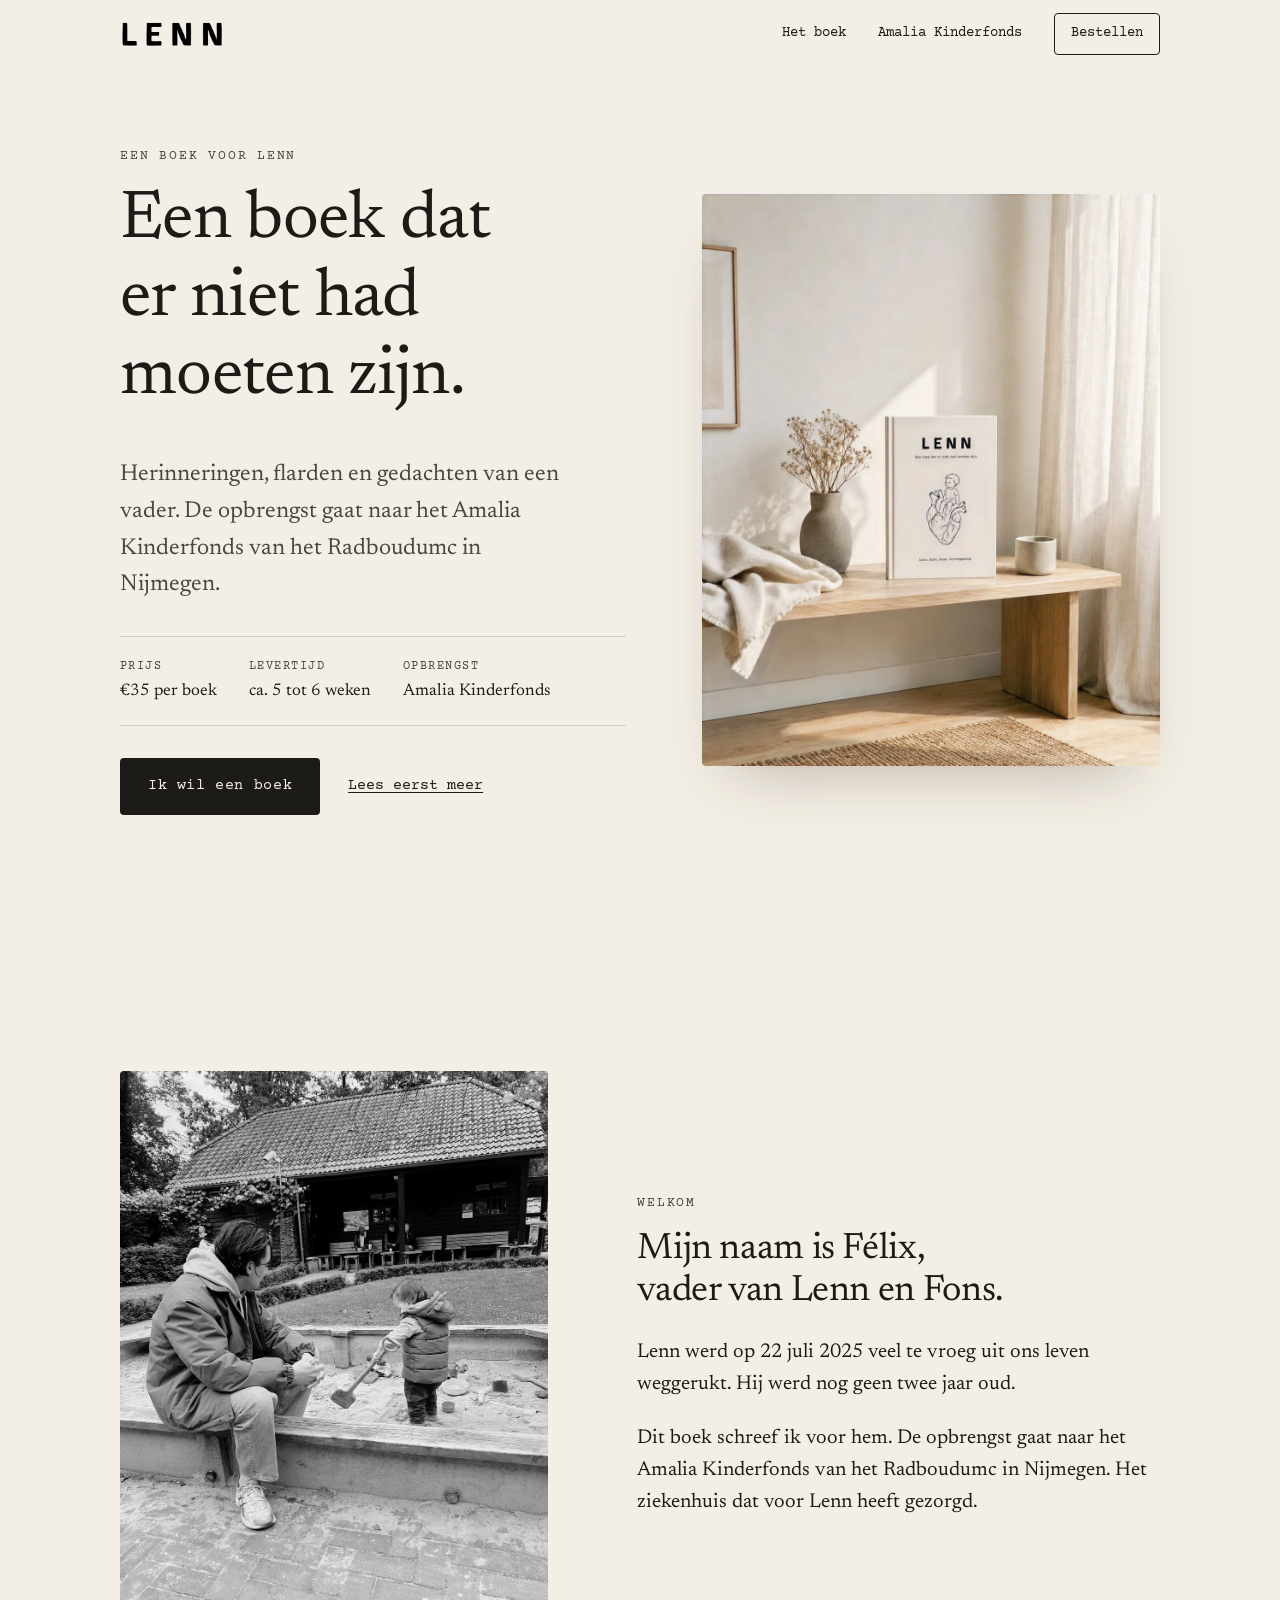
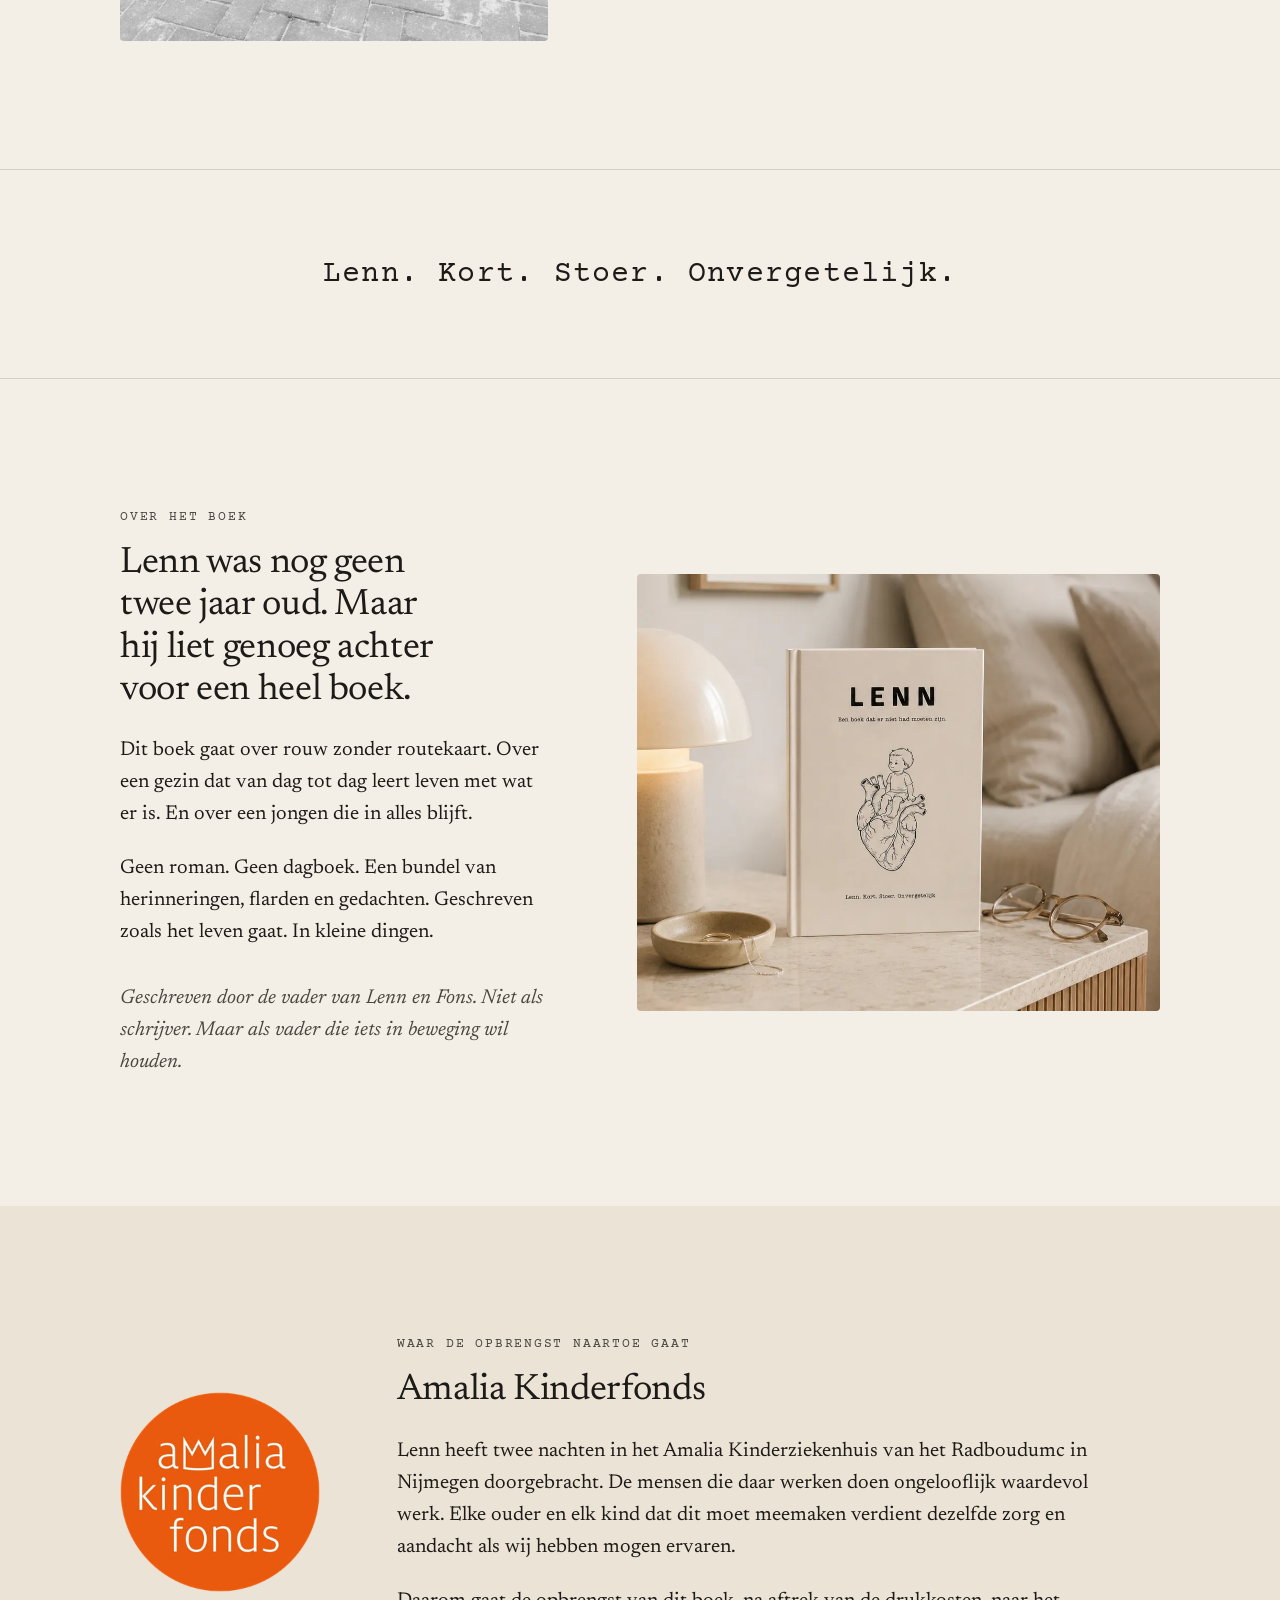
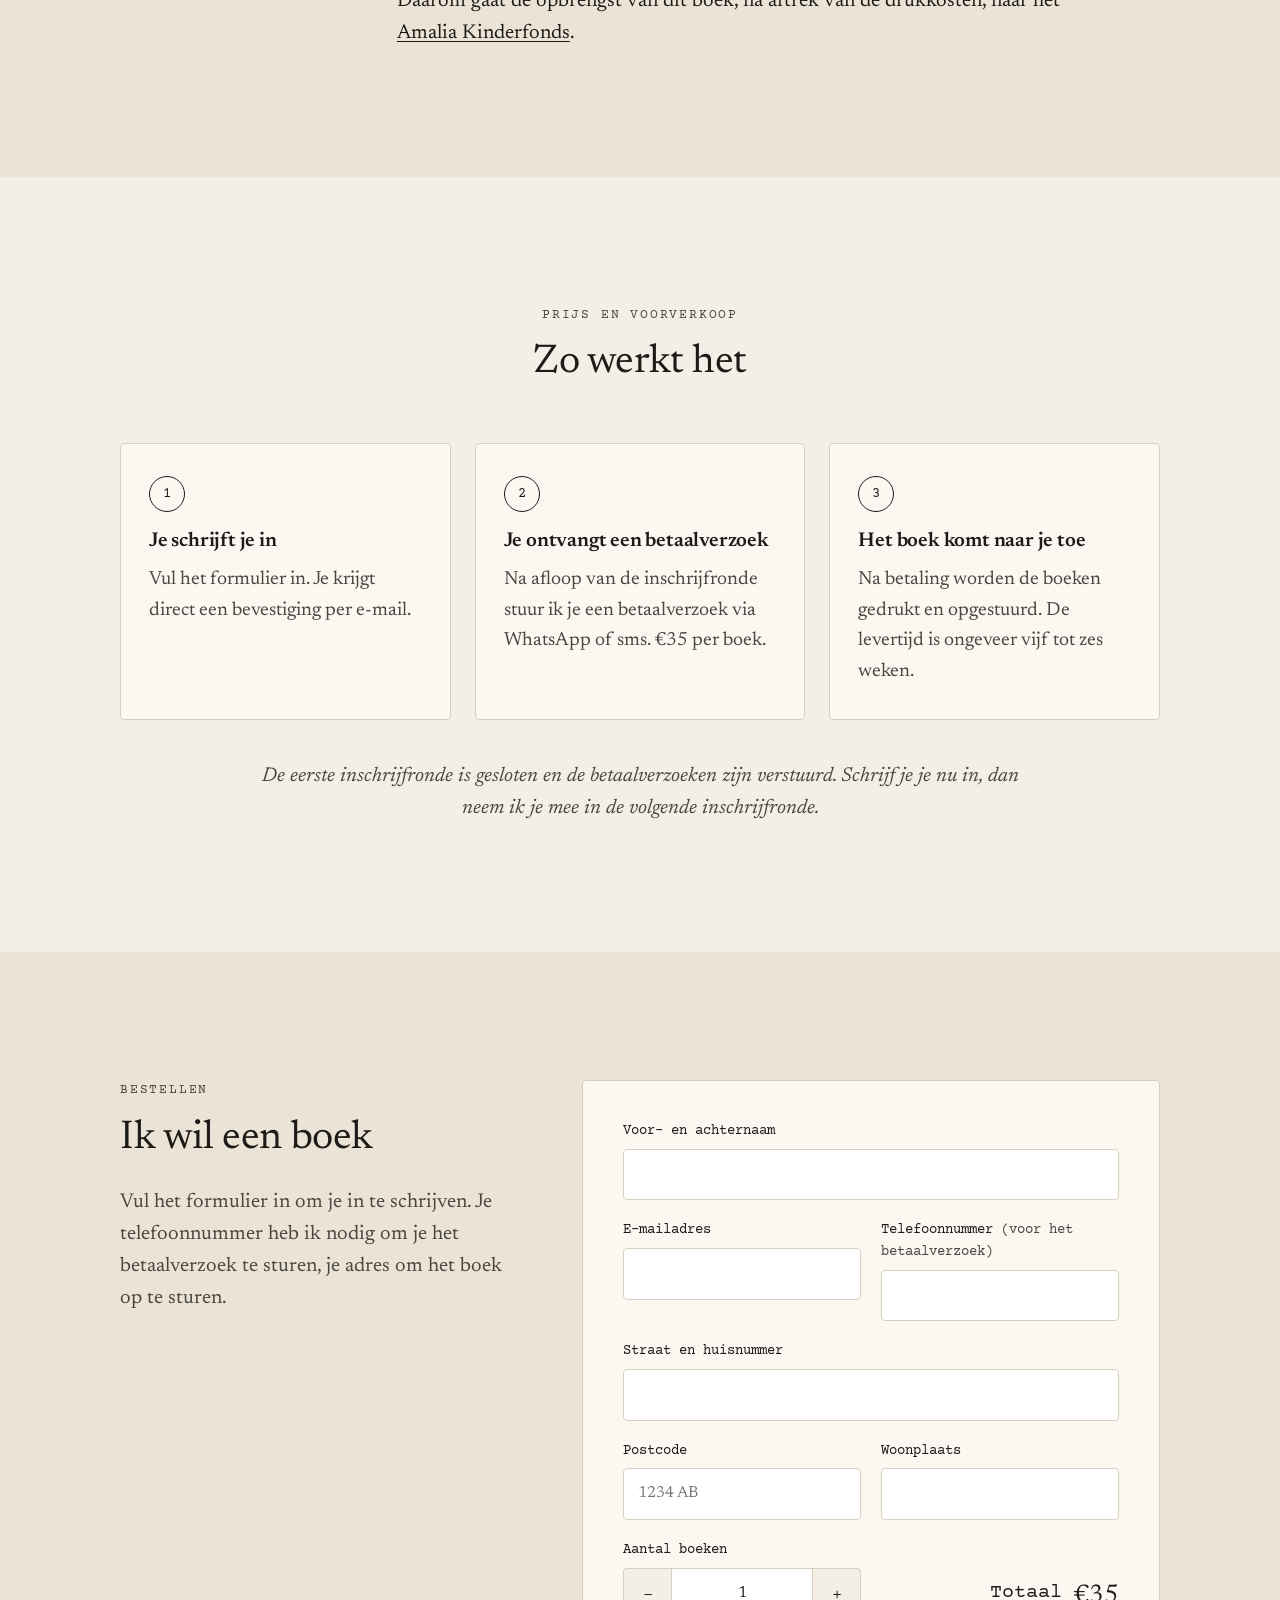
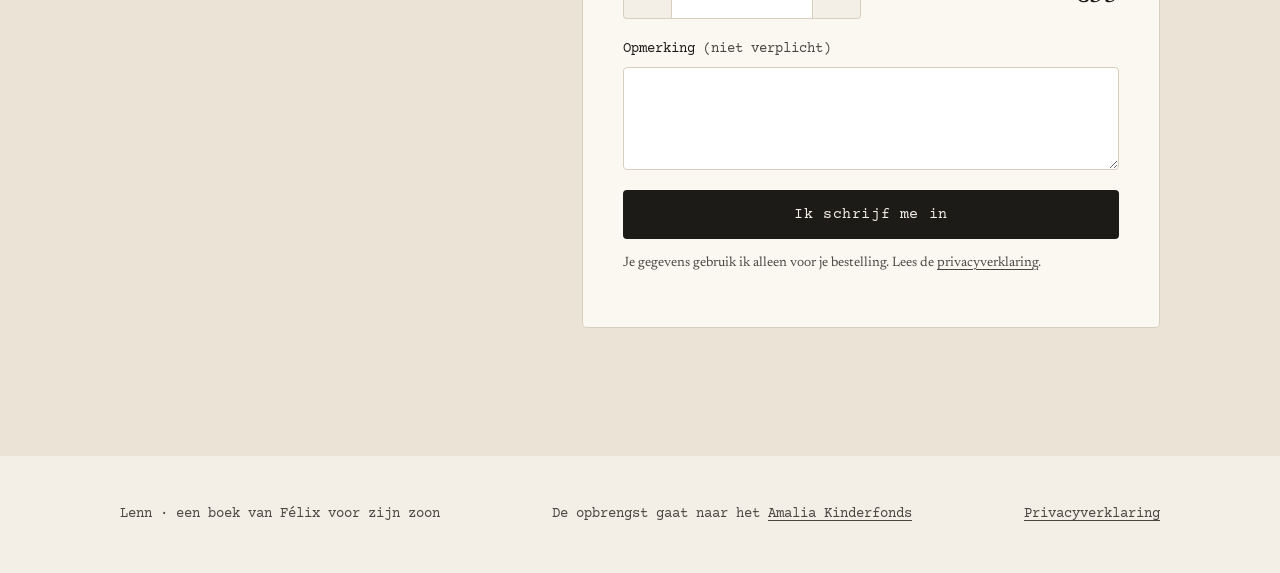
==== index.html @ d9b27266 "Nieuwe website voor lennhetboek.nl Statische site ter vervanging van Wix, met inschrijfformulier gek" ====
<!doctype html>
<html lang="nl">
<head>
  <meta charset="utf-8">
  <meta name="viewport" content="width=device-width, initial-scale=1">
  <title>Lenn — een boek dat er niet had moeten zijn</title>
  <meta name="description" content="Een boek van Félix voor zijn zoon Lenn. €35 per exemplaar, de opbrengst gaat naar het Amalia Kinderfonds van het Radboudumc in Nijmegen.">
  <link rel="canonical" href="https://www.lennhetboek.nl/">

  <meta property="og:type" content="website">
  <meta property="og:url" content="https://www.lennhetboek.nl/">
  <meta property="og:title" content="Lenn — een boek dat er niet had moeten zijn">
  <meta property="og:description" content="Bestel het boek 'Lenn' voor €35. De opbrengst gaat naar het Amalia Kinderfonds.">
  <meta property="og:image" content="https://www.lennhetboek.nl/img/og-image.jpg">
  <meta name="twitter:card" content="summary_large_image">

  <link rel="icon" href="favicon.svg" type="image/svg+xml">
  <link rel="preload" href="fonts/newsreader-latin-400-normal.woff2" as="font" type="font/woff2" crossorigin>
  <link rel="preload" href="fonts/courier-prime-latin-400-normal.woff2" as="font" type="font/woff2" crossorigin>
  <link rel="stylesheet" href="style.css">
</head>
<body>
  <a class="skip" href="#bestellen">Direct naar het inschrijfformulier</a>

  <header class="site-header">
    <div class="wrap header-inner">
      <a href="#top" class="logo" aria-label="Lenn, naar boven">
        <img src="img/logo.png" alt="LENN" width="600" height="160">
      </a>
      <nav aria-label="Hoofdmenu">
        <a href="#het-boek">Het boek</a>
        <a href="#amalia">Amalia Kinderfonds</a>
        <a href="#bestellen" class="nav-cta">Bestellen</a>
      </nav>
    </div>
  </header>

  <main id="top">
    <!-- Intro -->
    <section class="hero">
      <div class="wrap hero-grid">
        <div class="hero-text">
          <p class="label">Een boek voor Lenn</p>
          <h1>Een boek dat er niet had moeten zijn.</h1>
          <p class="lead">Herinneringen, flarden en gedachten van een vader. De opbrengst gaat naar het Amalia Kinderfonds van het Radboudumc in Nijmegen.</p>
          <dl class="facts">
            <div><dt>Prijs</dt><dd>€35 per boek</dd></div>
            <div><dt>Levertijd</dt><dd>ca. 5 tot 6 weken</dd></div>
            <div><dt>Opbrengst</dt><dd>Amalia Kinderfonds</dd></div>
          </dl>
          <div class="actions">
            <a href="#bestellen" class="btn">Ik wil een boek</a>
            <a href="#welkom" class="link">Lees eerst meer</a>
          </div>
        </div>
        <figure class="hero-image">
          <picture>
            <source srcset="img/boek-bank.webp" type="image/webp">
            <img src="img/boek-bank.jpg" alt="Het boek Lenn staat op een houten bank naast een vaas met droogbloemen" width="1000" height="1250" fetchpriority="high">
          </picture>
        </figure>
      </div>
    </section>

    <!-- Welkom -->
    <section id="welkom" class="section">
      <div class="wrap split">
        <figure class="photo">
          <picture>
            <source srcset="img/felix-en-lenn.webp" type="image/webp">
            <img src="img/felix-en-lenn.jpg" alt="Félix en Lenn spelen samen in de zandbak" width="1000" height="1333" loading="lazy">
          </picture>
        </figure>
        <div class="prose">
          <p class="label">Welkom</p>
          <h2>Mijn naam is Félix, vader van Lenn en Fons.</h2>
          <p>Lenn werd op 22 juli 2025 veel te vroeg uit ons leven weggerukt. Hij werd nog geen twee jaar oud.</p>
          <p>Dit boek schreef ik voor hem. De opbrengst gaat naar het Amalia Kinderfonds van het Radboudumc in Nijmegen. Het ziekenhuis dat voor Lenn heeft gezorgd.</p>
        </div>
      </div>
    </section>

    <section class="motto" aria-label="Ondertitel van het boek">
      <p>Lenn. Kort. Stoer. Onvergetelijk.</p>
    </section>

    <!-- Over het boek -->
    <section id="het-boek" class="section">
      <div class="wrap split split-reverse">
        <figure class="photo">
          <picture>
            <source srcset="img/boek-kast.webp" type="image/webp">
            <img src="img/boek-kast.jpg" alt="Het boek Lenn op een nachtkastje naast een lamp en een leesbril" width="1000" height="836" loading="lazy">
          </picture>
        </figure>
        <div class="prose">
          <p class="label">Over het boek</p>
          <h2>Lenn was nog geen twee jaar oud. Maar hij liet genoeg achter voor een heel boek.</h2>
          <p>Dit boek gaat over rouw zonder routekaart. Over een gezin dat van dag tot dag leert leven met wat er is. En over een jongen die in alles blijft.</p>
          <p>Geen roman. Geen dagboek. Een bundel van herinneringen, flarden en gedachten. Geschreven zoals het leven gaat. In kleine dingen.</p>
          <p class="signature">Geschreven door de vader van Lenn en Fons. Niet als schrijver. Maar als vader die iets in beweging wil houden.</p>
        </div>
      </div>
    </section>

    <!-- Amalia Kinderfonds -->
    <section id="amalia" class="section section-tint">
      <div class="wrap amalia">
        <img src="img/amalia-kinderfonds.png" alt="Logo Amalia Kinderfonds" width="300" height="300" loading="lazy" class="amalia-logo">
        <div class="prose">
          <p class="label">Waar de opbrengst naartoe gaat</p>
          <h2>Amalia Kinderfonds</h2>
          <p>Lenn heeft twee nachten in het Amalia Kinderziekenhuis van het Radboudumc in Nijmegen doorgebracht. De mensen die daar werken doen ongelooflijk waardevol werk. Elke ouder en elk kind dat dit moet meemaken verdient dezelfde zorg en aandacht als wij hebben mogen ervaren.</p>
          <p>Daarom gaat de opbrengst van dit boek, na aftrek van de drukkosten, naar het <a href="https://amaliakinderfonds.nl/" target="_blank" rel="noopener">Amalia Kinderfonds</a>.</p>
        </div>
      </div>
    </section>

    <!-- Hoe het werkt -->
    <section class="section">
      <div class="wrap">
        <p class="label center">Prijs en voorverkoop</p>
        <h2 class="center">Zo werkt het</h2>
        <ol class="steps">
          <li>
            <span class="step-nr">1</span>
            <h3>Je schrijft je in</h3>
            <p>Vul het formulier in. Je krijgt direct een bevestiging per e-mail.</p>
          </li>
          <li>
            <span class="step-nr">2</span>
            <h3>Je ontvangt een betaalverzoek</h3>
            <p>Na afloop van de inschrijfronde stuur ik je een betaalverzoek via WhatsApp of sms. €35 per boek.</p>
          </li>
          <li>
            <span class="step-nr">3</span>
            <h3>Het boek komt naar je toe</h3>
            <p>Na betaling worden de boeken gedrukt en opgestuurd. De levertijd is ongeveer vijf tot zes weken.</p>
          </li>
        </ol>
        <p class="notice">De eerste inschrijfronde is gesloten en de betaalverzoeken zijn verstuurd. Schrijf je je nu in, dan neem ik je mee in de volgende inschrijfronde.</p>
      </div>
    </section>

    <!-- Formulier -->
    <section id="bestellen" class="section section-tint">
      <div class="wrap form-wrap">
        <div class="form-intro">
          <p class="label">Bestellen</p>
          <h2>Ik wil een boek</h2>
          <p>Vul het formulier in om je in te schrijven. Je telefoonnummer heb ik nodig om je het betaalverzoek te sturen, je adres om het boek op te sturen.</p>
        </div>

        <form id="inschrijving" class="form" novalidate>
          <div class="field full">
            <label for="naam">Voor- en achternaam</label>
            <input id="naam" name="naam" type="text" autocomplete="name" required>
          </div>
          <div class="field">
            <label for="email">E-mailadres</label>
            <input id="email" name="email" type="email" autocomplete="email" required>
          </div>
          <div class="field">
            <label for="telefoon">Telefoonnummer <span class="hint">(voor het betaalverzoek)</span></label>
            <input id="telefoon" name="telefoon" type="tel" autocomplete="tel" inputmode="tel" required pattern="[0-9+\s\-()]{10,}">
          </div>
          <div class="field full">
            <label for="straat">Straat en huisnummer</label>
            <input id="straat" name="straat" type="text" autocomplete="street-address" required>
          </div>
          <div class="field">
            <label for="postcode">Postcode</label>
            <input id="postcode" name="postcode" type="text" autocomplete="postal-code" required pattern="\s*[1-9][0-9]{3}\s?[A-Za-z]{2}\s*" placeholder="1234 AB">
          </div>
          <div class="field">
            <label for="woonplaats">Woonplaats</label>
            <input id="woonplaats" name="woonplaats" type="text" autocomplete="address-level2" required>
          </div>
          <div class="field">
            <label for="aantal">Aantal boeken</label>
            <div class="qty">
              <button type="button" data-step="-1" aria-label="Eén minder">−</button>
              <input id="aantal" name="aantal" type="number" min="1" max="50" value="1" required inputmode="numeric">
              <button type="button" data-step="1" aria-label="Eén meer">+</button>
            </div>
          </div>
          <div class="field total" aria-live="polite">
            <span>Totaal</span>
            <strong id="totaal">€35</strong>
          </div>
          <div class="field full">
            <label for="opmerking">Opmerking <span class="hint">(niet verplicht)</span></label>
            <textarea id="opmerking" name="opmerking" rows="3"></textarea>
          </div>

          <!-- Spamval: echte bezoekers zien en vullen dit veld niet -->
          <div class="hp" aria-hidden="true">
            <label for="website">Laat dit veld leeg</label>
            <input id="website" name="website" type="text" tabindex="-1" autocomplete="off">
          </div>

          <div class="full">
            <button type="submit" class="btn btn-block">Ik schrijf me in</button>
            <p class="small">Je gegevens gebruik ik alleen voor je bestelling. Lees de <a href="privacy.html">privacyverklaring</a>.</p>
            <p id="form-status" class="form-status" role="status" aria-live="polite"></p>
          </div>
        </form>

        <div id="bedankt" class="thanks" hidden tabindex="-1">
          <h3>Dank je wel, je inschrijving is gelukt.</h3>
          <p>Je ontvangt een bevestiging per e-mail. Kijk ook even in je spam- of reclamemap als je niets ziet. Na afloop van de inschrijfronde krijg je een betaalverzoek via WhatsApp of sms.</p>
        </div>
      </div>
    </section>
  </main>

  <footer class="site-footer">
    <div class="wrap footer-inner">
      <p>Lenn · een boek van Félix voor zijn zoon</p>
      <p>De opbrengst gaat naar het <a href="https://amaliakinderfonds.nl/" target="_blank" rel="noopener">Amalia Kinderfonds</a></p>
      <p><a href="privacy.html">Privacyverklaring</a></p>
    </div>
  </footer>

  <script src="config.js"></script>
  <script src="form.js"></script>
</body>
</html>
---- style.css ----
/* Lettertypes: lokaal gehost, dus geen verbinding met Google nodig (AVG) */
@font-face { font-family: "Newsreader"; src: url("fonts/newsreader-latin-400-normal.woff2") format("woff2"); font-weight: 400; font-style: normal; font-display: swap; }
@font-face { font-family: "Newsreader"; src: url("fonts/newsreader-latin-400-italic.woff2") format("woff2"); font-weight: 400; font-style: italic; font-display: swap; }
@font-face { font-family: "Newsreader"; src: url("fonts/newsreader-latin-600-normal.woff2") format("woff2"); font-weight: 600; font-style: normal; font-display: swap; }
@font-face { font-family: "Courier Prime"; src: url("fonts/courier-prime-latin-400-normal.woff2") format("woff2"); font-weight: 400; font-display: swap; }
@font-face { font-family: "Courier Prime"; src: url("fonts/courier-prime-latin-700-normal.woff2") format("woff2"); font-weight: 700; font-display: swap; }

/* Kleuren en maten, afgeleid van de cover van het boek */
:root {
  --paper: #f4efe6;
  --paper-deep: #ebe3d5;
  --card: #fbf8f2;
  --ink: #1d1b18;
  --ink-soft: #4a4640;
  --line: #d9cfbe;
  --accent: #3f6b60;
  --accent-ink: #2e5148;
  --error: #a3341f;

  --serif: "Newsreader", Georgia, "Times New Roman", serif;
  --mono: "Courier Prime", "Courier New", monospace;

  --wrap: 1120px;
  --gutter: clamp(16px, 4vw, 40px);
  --section: clamp(64px, 10vw, 128px);
  --radius: 4px;
}

*, *::before, *::after { box-sizing: border-box; }
html { scroll-behavior: smooth; scroll-padding-top: 80px; }
@media (prefers-reduced-motion: reduce) { html { scroll-behavior: auto; } }

body {
  margin: 0;
  background: var(--paper);
  color: var(--ink);
  font-family: var(--serif);
  font-size: clamp(18px, 1.1vw + 13px, 20px);
  line-height: 1.6;
  -webkit-font-smoothing: antialiased;
  text-rendering: optimizeLegibility;
}

img { display: block; max-width: 100%; height: auto; }
a { color: inherit; text-decoration-thickness: 1px; text-underline-offset: 3px; }
a:hover { color: var(--accent); }
:focus-visible { outline: 2px solid var(--accent); outline-offset: 3px; }

.wrap { max-width: var(--wrap); margin: 0 auto; padding: 0 var(--gutter); }

.skip { position: absolute; left: -9999px; top: 0; background: var(--ink); color: var(--paper); padding: 8px 14px; z-index: 100; }
.skip:focus { left: 8px; top: 8px; }

/* Typografie */
h1, h2, h3 { font-weight: 400; line-height: 1.15; letter-spacing: -0.01em; margin: 0 0 0.6em; text-wrap: balance; }
h1 { font-size: clamp(2.4rem, 5vw + 0.5rem, 4.25rem); }
h2 { font-size: clamp(1.75rem, 2.4vw + 0.6rem, 2.6rem); }
h3 { font-size: 1.25rem; font-weight: 600; }
p { margin: 0 0 1.1em; }
.prose p:last-child { margin-bottom: 0; }

.label {
  font-family: var(--mono);
  font-size: 0.8rem;
  letter-spacing: 0.14em;
  text-transform: uppercase;
  color: var(--ink-soft);
  margin-bottom: 1.2em;
}
.center { text-align: center; }
.small { font-size: 0.85rem; color: var(--ink-soft); margin: 14px 0 0; }
.hint { color: var(--ink-soft); font-weight: 400; }

/* Knoppen */
.btn {
  display: inline-block;
  font-family: var(--mono);
  font-size: 0.95rem;
  letter-spacing: 0.04em;
  background: var(--ink);
  color: var(--paper);
  border: 0;
  border-radius: var(--radius);
  padding: 16px 28px;
  text-decoration: none;
  cursor: pointer;
  transition: background 0.2s;
}
.btn:hover { background: var(--accent-ink); color: var(--paper); }
.btn:disabled { opacity: 0.6; cursor: wait; }
.btn-block { width: 100%; }
.link { font-family: var(--mono); font-size: 0.95rem; }

/* Header */
.site-header {
  position: sticky; top: 0; z-index: 10;
  background: color-mix(in srgb, var(--paper) 92%, transparent);
  backdrop-filter: blur(8px);
  border-bottom: 1px solid transparent;
}
.header-inner { display: flex; align-items: center; justify-content: space-between; gap: 16px; height: 68px; }
.logo img { width: 104px; }
.site-header nav { display: flex; align-items: center; gap: clamp(14px, 3vw, 32px); font-family: var(--mono); font-size: 0.9rem; }
.site-header nav a { text-decoration: none; }
.nav-cta { border: 1px solid var(--ink); border-radius: var(--radius); padding: 8px 16px; }
.nav-cta:hover { background: var(--ink); color: var(--paper); }
@media (max-width: 640px) {
  .site-header nav a:not(.nav-cta) { display: none; }
}

/* Intro */
.hero { padding: clamp(32px, 6vw, 80px) 0 var(--section); }
.hero-grid { display: grid; grid-template-columns: 1.05fr 0.95fr; gap: clamp(32px, 6vw, 88px); align-items: center; }
.lead { font-size: 1.15em; color: var(--ink-soft); max-width: 34ch; }
.facts { display: flex; flex-wrap: wrap; gap: 12px 32px; margin: 32px 0; padding: 20px 0; border-top: 1px solid var(--line); border-bottom: 1px solid var(--line); }
.facts dt { font-family: var(--mono); font-size: 0.75rem; letter-spacing: 0.12em; text-transform: uppercase; color: var(--ink-soft); }
.facts dd { margin: 2px 0 0; font-size: 1.05rem; }
.actions { display: flex; flex-wrap: wrap; align-items: center; gap: 16px 28px; }
.hero-image { margin: 0; }
.hero-image img { border-radius: var(--radius); box-shadow: 0 30px 60px -30px rgb(60 45 25 / 0.35); }

/* Secties */
.section { padding: var(--section) 0; }
.section-tint { background: var(--paper-deep); }
.split { display: grid; grid-template-columns: 0.9fr 1.1fr; gap: clamp(32px, 7vw, 104px); align-items: center; }
.split-reverse .photo { order: 2; }
.photo { margin: 0; }
.photo img { border-radius: var(--radius); }
.prose { max-width: 36em; }
.prose h2 { font-size: clamp(1.6rem, 2vw + 0.7rem, 2.3rem); }
.signature { font-style: italic; color: var(--ink-soft); padding-top: 0.6em; }

.motto {
  text-align: center;
  padding: clamp(40px, 7vw, 80px) var(--gutter);
  border-top: 1px solid var(--line);
  border-bottom: 1px solid var(--line);
}
.motto p { margin: 0; font-family: var(--mono); font-size: clamp(1.1rem, 2.2vw + 0.4rem, 1.9rem); letter-spacing: 0.04em; }

.amalia { display: grid; grid-template-columns: auto 1fr; gap: clamp(28px, 6vw, 80px); align-items: center; }
.amalia-logo { width: clamp(120px, 16vw, 200px); }

/* Stappen */
.steps { list-style: none; padding: 0; margin: 56px 0 0; display: grid; grid-template-columns: repeat(3, 1fr); gap: 24px; }
.steps li { background: var(--card); border: 1px solid var(--line); border-radius: var(--radius); padding: 32px 28px; }
.steps p { margin: 0; color: var(--ink-soft); font-size: 0.95em; }
.step-nr { display: inline-grid; place-items: center; width: 36px; height: 36px; border: 1px solid var(--ink); border-radius: 50%; font-family: var(--mono); font-size: 0.9rem; margin-bottom: 18px; }
.notice { max-width: 40em; margin: 40px auto 0; text-align: center; font-style: italic; color: var(--ink-soft); }

/* Formulier */
.form-wrap { display: grid; grid-template-columns: 0.8fr 1.2fr; gap: clamp(32px, 6vw, 88px); align-items: start; }
.form-intro p:not(.label) { color: var(--ink-soft); }
.form { display: grid; grid-template-columns: 1fr 1fr; gap: 20px; background: var(--card); border: 1px solid var(--line); border-radius: var(--radius); padding: clamp(24px, 4vw, 40px); }
.field { display: flex; flex-direction: column; gap: 6px; min-width: 0; }
.full { grid-column: 1 / -1; }
.form label { font-family: var(--mono); font-size: 0.85rem; }
.form input, .form textarea {
  font: inherit; font-size: 1rem; color: var(--ink);
  background: #fff; border: 1px solid var(--line); border-radius: var(--radius);
  padding: 12px 14px; width: 100%;
}
.form input:focus, .form textarea:focus { outline: none; border-color: var(--accent); box-shadow: 0 0 0 3px color-mix(in srgb, var(--accent) 20%, transparent); }
.form .invalid { border-color: var(--error); }
.field-error { color: var(--error); font-size: 0.85rem; font-family: var(--mono); }
.qty { display: flex; }
.qty input { text-align: center; border-radius: 0; -moz-appearance: textfield; }
.qty input::-webkit-outer-spin-button, .qty input::-webkit-inner-spin-button { -webkit-appearance: none; margin: 0; }
.qty button { font: inherit; width: 48px; flex: none; background: var(--paper); border: 1px solid var(--line); color: var(--ink); cursor: pointer; }
.qty button:first-child { border-radius: var(--radius) 0 0 var(--radius); border-right: 0; }
.qty button:last-child { border-radius: 0 var(--radius) var(--radius) 0; border-left: 0; }
.total { justify-content: flex-end; align-items: flex-end; flex-direction: row; gap: 12px; font-family: var(--mono); padding-bottom: 10px; }
.total strong { font-family: var(--serif); font-size: 1.6rem; font-weight: 400; line-height: 1; }
.hp { position: absolute; left: -9999px; width: 1px; height: 1px; overflow: hidden; }
.form-status { margin: 12px 0 0; font-family: var(--mono); font-size: 0.9rem; }
.form-status.error { color: var(--error); }
.thanks { background: var(--card); border: 1px solid var(--accent); border-radius: var(--radius); padding: clamp(24px, 4vw, 40px); }
.thanks:focus { outline: none; }
.thanks p { margin: 0; color: var(--ink-soft); }

/* Footer */
.site-footer { padding: 48px 0; font-family: var(--mono); font-size: 0.85rem; color: var(--ink-soft); }
.footer-inner { display: flex; flex-wrap: wrap; justify-content: space-between; gap: 12px 32px; }
.footer-inner p { margin: 0; }

/* Privacypagina */
.page { padding: clamp(40px, 7vw, 96px) 0 var(--section); }
.page .prose { max-width: 40em; }
.page h2 { font-size: 1.4rem; font-weight: 600; margin-top: 2em; }

/* Smalle schermen */
@media (max-width: 860px) {
  .hero-grid, .split, .form-wrap { grid-template-columns: 1fr; }
  .hero-image { order: -1; max-width: 460px; }
  .split-reverse .photo { order: 0; }
  .photo { max-width: 520px; }
  .steps { grid-template-columns: 1fr; }
  .amalia { grid-template-columns: 1fr; }
}
@media (max-width: 520px) {
  .form { grid-template-columns: 1fr; }
  .total { justify-content: flex-start; }
}
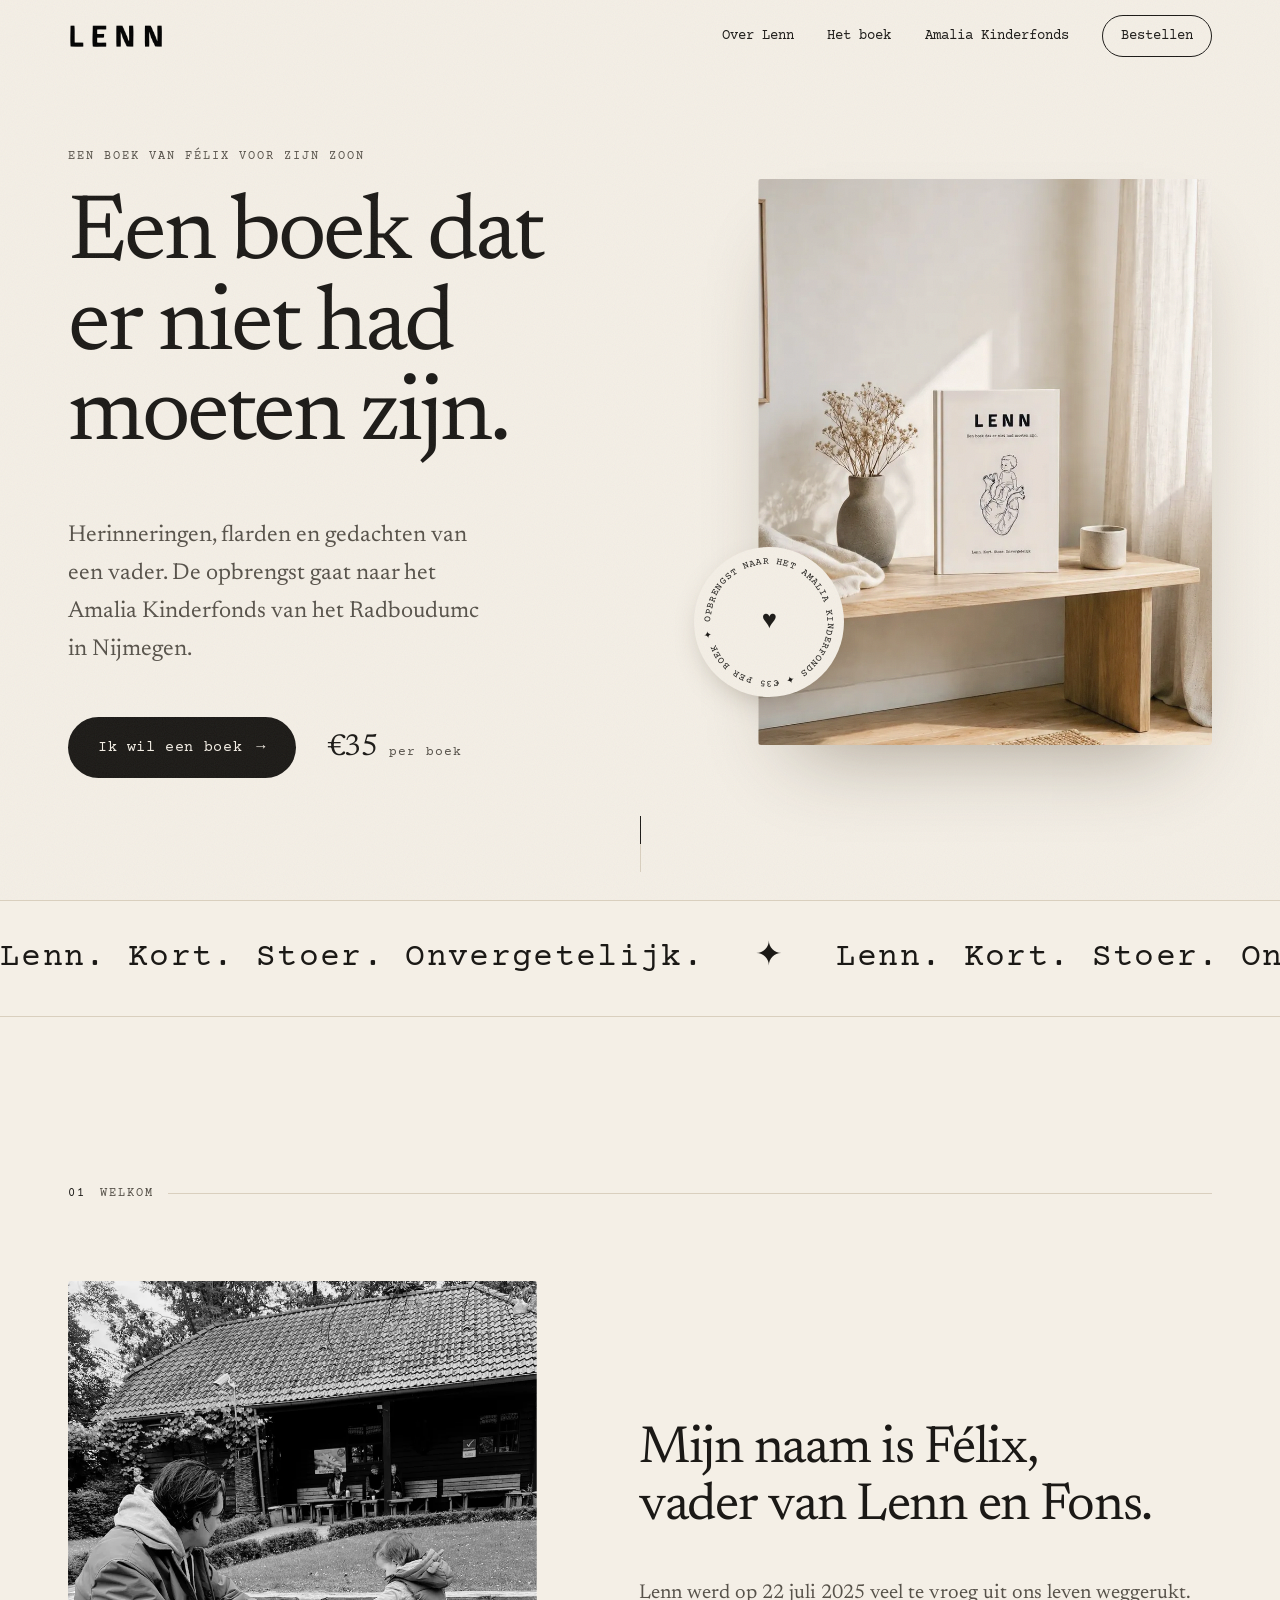
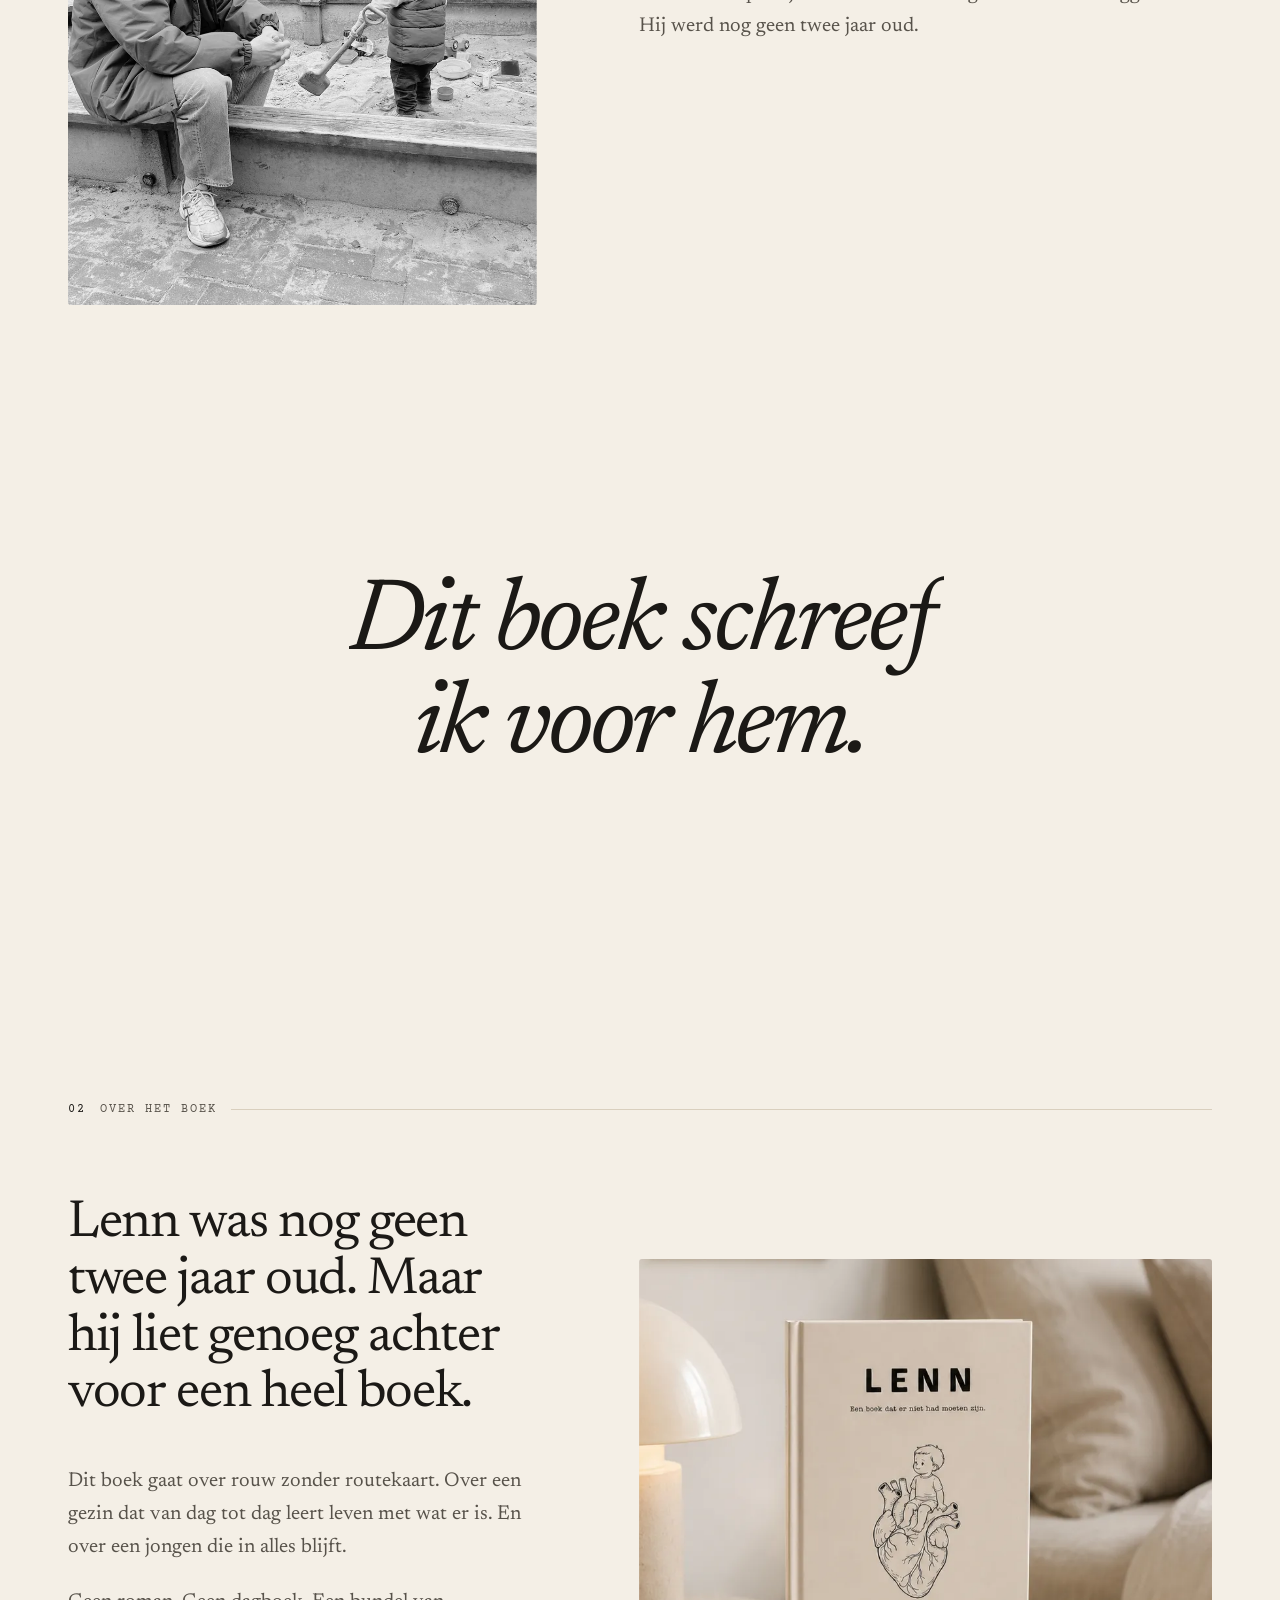
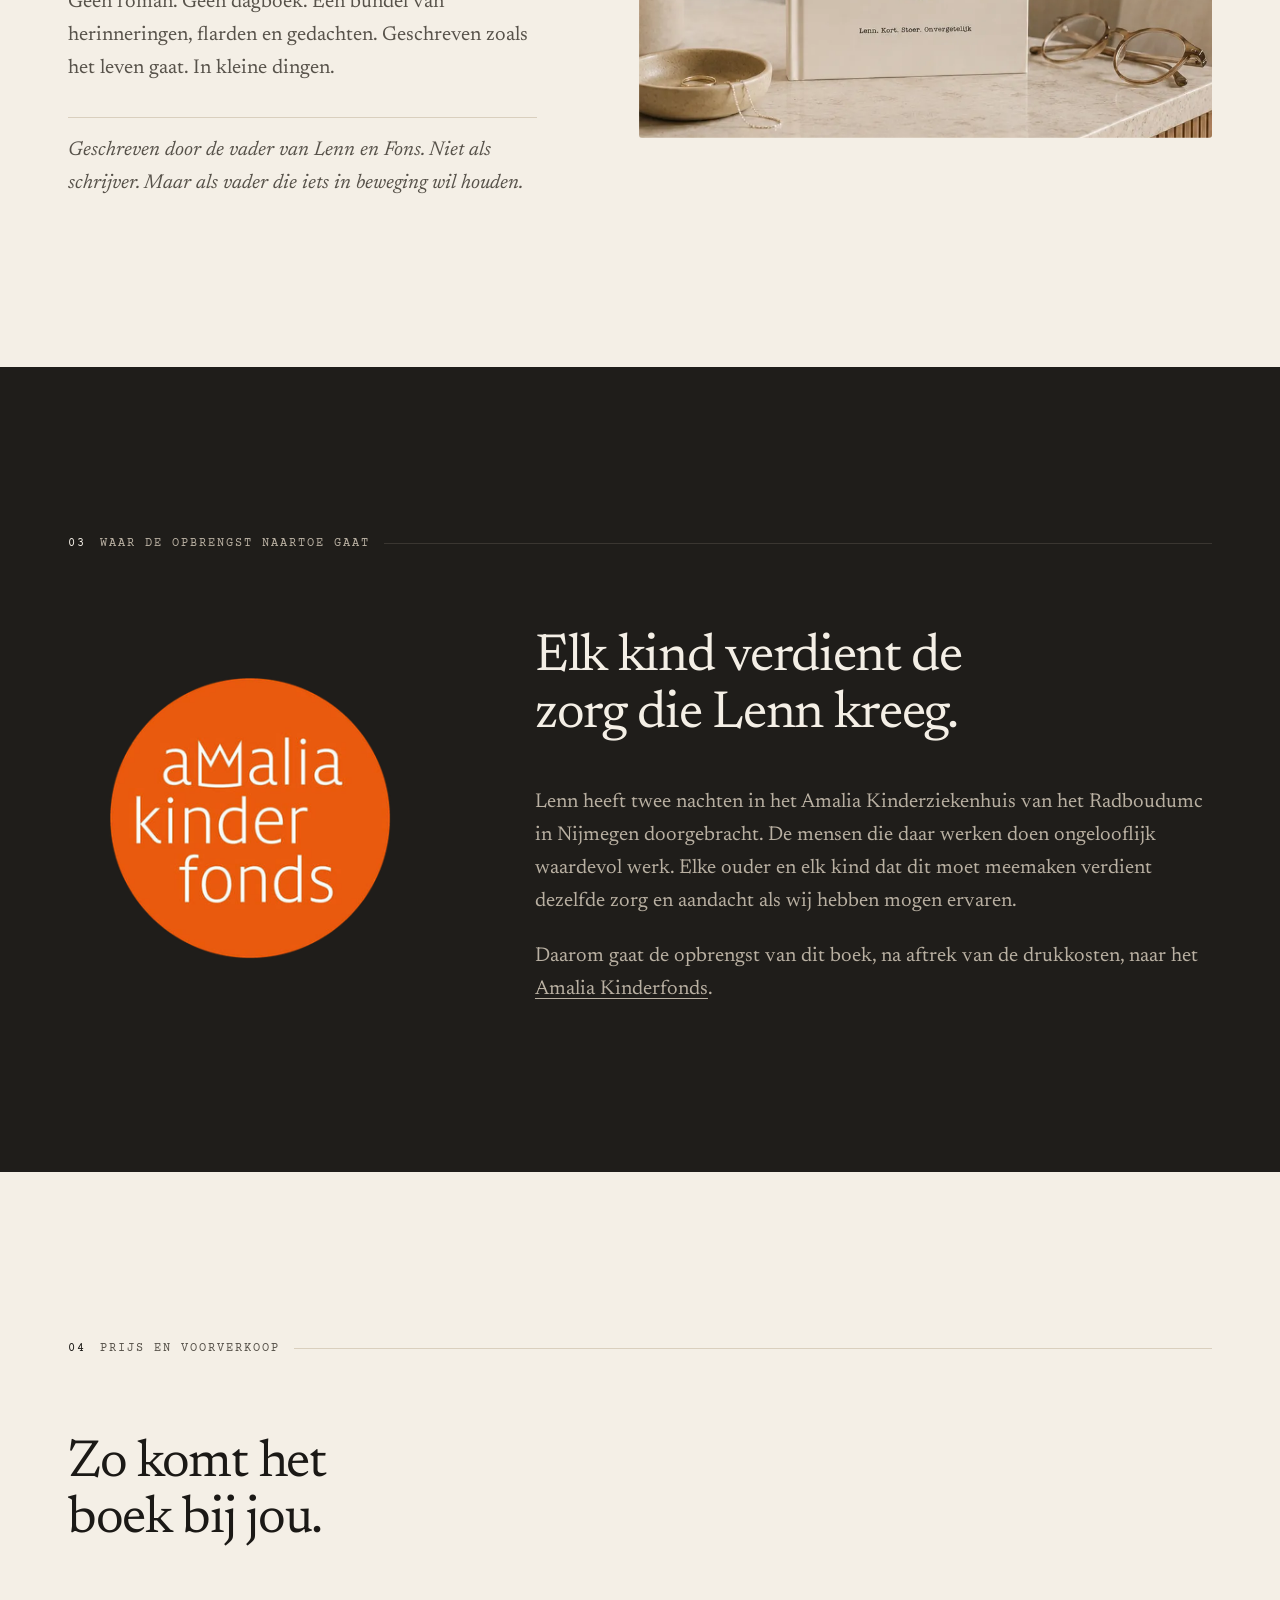
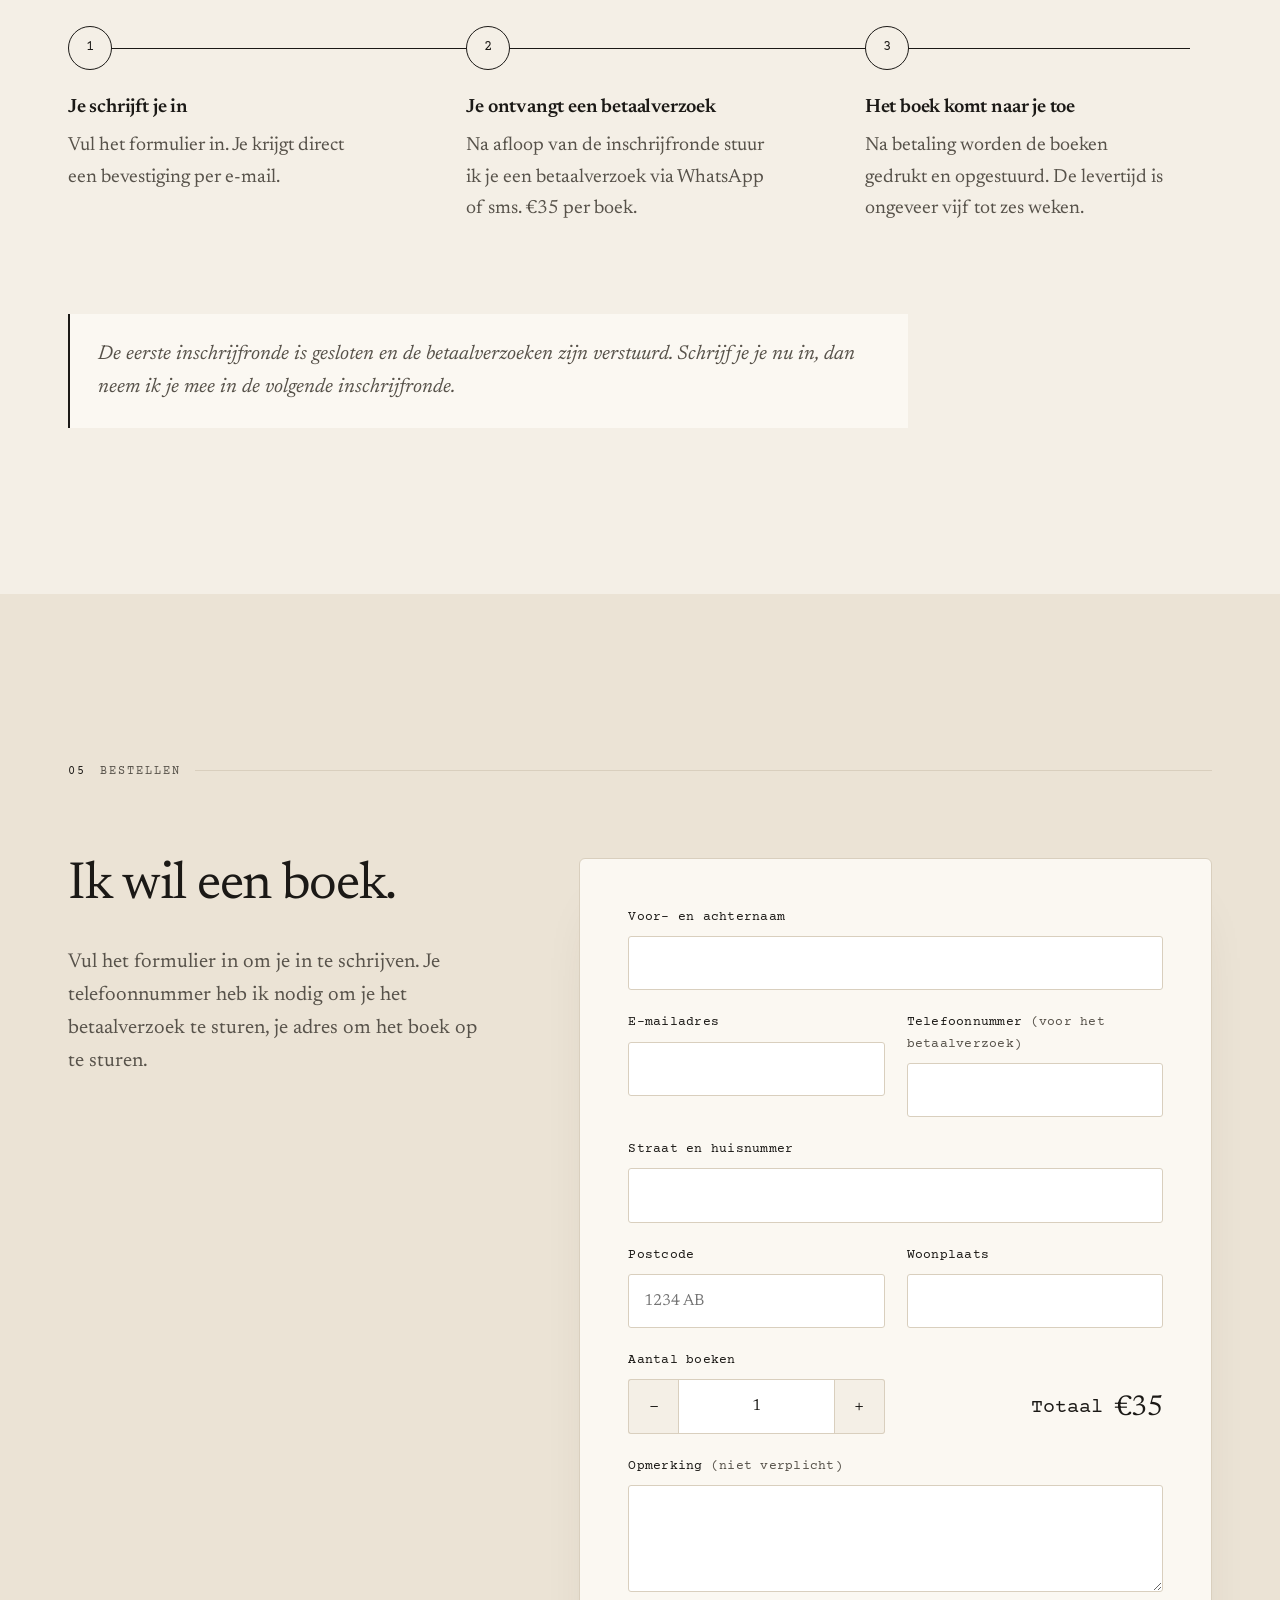
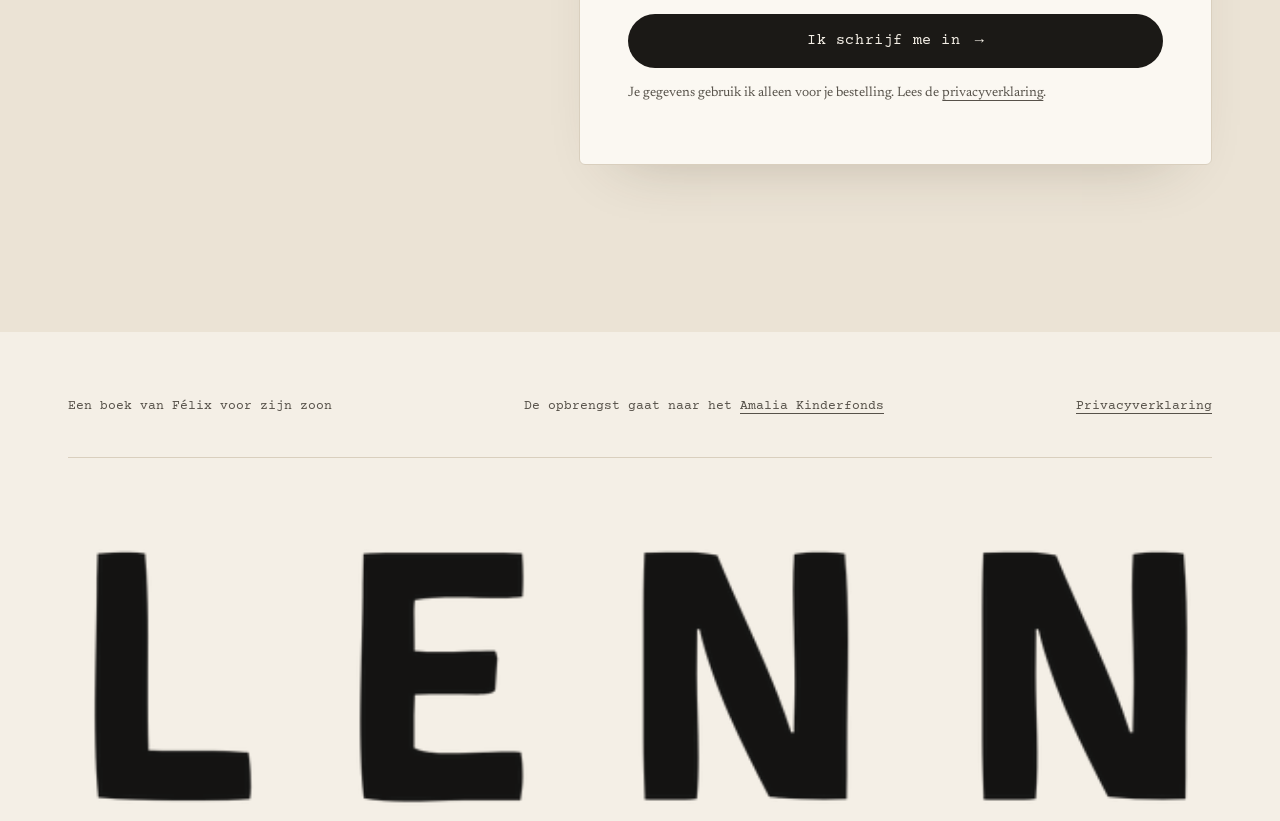
==== commit 71cad324: "Moderner ontwerp met rustige animaties Grotere typografie, genummerde secties, donkere sectie voor h" ====
--- a/index.html
+++ b/index.html
@@ -18,6 +18,7 @@
   <link rel="preload" href="fonts/newsreader-latin-400-normal.woff2" as="font" type="font/woff2" crossorigin>
   <link rel="preload" href="fonts/courier-prime-latin-400-normal.woff2" as="font" type="font/woff2" crossorigin>
   <link rel="stylesheet" href="style.css">
+  <script>document.documentElement.classList.add("js");</script>
 </head>
 <body>
   <a class="skip" href="#bestellen">Direct naar het inschrijfformulier</a>
@@ -28,6 +29,7 @@
         <img src="img/logo.png" alt="LENN" width="600" height="160">
       </a>
       <nav aria-label="Hoofdmenu">
+        <a href="#welkom">Over Lenn</a>
         <a href="#het-boek">Het boek</a>
         <a href="#amalia">Amalia Kinderfonds</a>
         <a href="#bestellen" class="nav-cta">Bestellen</a>
@@ -40,88 +42,113 @@
     <section class="hero">
       <div class="wrap hero-grid">
         <div class="hero-text">
-          <p class="label">Een boek voor Lenn</p>
-          <h1>Een boek dat er niet had moeten zijn.</h1>
-          <p class="lead">Herinneringen, flarden en gedachten van een vader. De opbrengst gaat naar het Amalia Kinderfonds van het Radboudumc in Nijmegen.</p>
-          <dl class="facts">
-            <div><dt>Prijs</dt><dd>€35 per boek</dd></div>
-            <div><dt>Levertijd</dt><dd>ca. 5 tot 6 weken</dd></div>
-            <div><dt>Opbrengst</dt><dd>Amalia Kinderfonds</dd></div>
-          </dl>
-          <div class="actions">
-            <a href="#bestellen" class="btn">Ik wil een boek</a>
-            <a href="#welkom" class="link">Lees eerst meer</a>
-          </div>
-        </div>
-        <figure class="hero-image">
-          <picture>
-            <source srcset="img/boek-bank.webp" type="image/webp">
-            <img src="img/boek-bank.jpg" alt="Het boek Lenn staat op een houten bank naast een vaas met droogbloemen" width="1000" height="1250" fetchpriority="high">
-          </picture>
-        </figure>
-      </div>
-    </section>
-
-    <!-- Welkom -->
+          <p class="label" data-reveal>Een boek van Félix voor zijn zoon</p>
+          <h1 data-split>Een boek dat er niet had moeten zijn.</h1>
+          <p class="lead" data-reveal style="--d: 0.5s">Herinneringen, flarden en gedachten van een vader. De opbrengst gaat naar het Amalia Kinderfonds van het Radboudumc in Nijmegen.</p>
+          <div class="actions" data-reveal style="--d: 0.65s">
+            <a href="#bestellen" class="btn">Ik wil een boek <span class="arrow" aria-hidden="true">→</span></a>
+            <span class="price">€35 <small>per boek</small></span>
+          </div>
+        </div>
+
+        <div class="hero-visual">
+          <figure class="hero-image reveal-mask" data-reveal data-tilt>
+            <picture>
+              <source srcset="img/boek-bank.webp" type="image/webp">
+              <img src="img/boek-bank.jpg" alt="Het boek Lenn staat op een houten bank naast een vaas met droogbloemen" width="1000" height="1250" fetchpriority="high" data-parallax="0.06">
+            </picture>
+          </figure>
+          <div class="badge" aria-hidden="true">
+            <svg viewBox="0 0 200 200">
+              <defs><path id="cirkel" d="M100,100 m-78,0 a78,78 0 1,1 156,0 a78,78 0 1,1 -156,0"/></defs>
+              <text textLength="480" lengthAdjust="spacing"><textPath href="#cirkel" textLength="480" lengthAdjust="spacing">Opbrengst naar het Amalia Kinderfonds ✦ €35 per boek ✦</textPath></text>
+            </svg>
+            <span class="badge-heart">♥</span>
+          </div>
+        </div>
+      </div>
+      <a href="#welkom" class="scroll-hint" aria-label="Scroll naar beneden"><span></span></a>
+    </section>
+
+    <div class="marquee" aria-hidden="true">
+      <div class="marquee-track">
+        <span>Lenn. Kort. Stoer. Onvergetelijk.</span><span>✦</span>
+        <span>Lenn. Kort. Stoer. Onvergetelijk.</span><span>✦</span>
+        <span>Lenn. Kort. Stoer. Onvergetelijk.</span><span>✦</span>
+        <span>Lenn. Kort. Stoer. Onvergetelijk.</span><span>✦</span>
+      </div>
+    </div>
+
+    <!-- 01 Welkom -->
     <section id="welkom" class="section">
-      <div class="wrap split">
-        <figure class="photo">
-          <picture>
-            <source srcset="img/felix-en-lenn.webp" type="image/webp">
-            <img src="img/felix-en-lenn.jpg" alt="Félix en Lenn spelen samen in de zandbak" width="1000" height="1333" loading="lazy">
-          </picture>
-        </figure>
-        <div class="prose">
-          <p class="label">Welkom</p>
-          <h2>Mijn naam is Félix, vader van Lenn en Fons.</h2>
-          <p>Lenn werd op 22 juli 2025 veel te vroeg uit ons leven weggerukt. Hij werd nog geen twee jaar oud.</p>
-          <p>Dit boek schreef ik voor hem. De opbrengst gaat naar het Amalia Kinderfonds van het Radboudumc in Nijmegen. Het ziekenhuis dat voor Lenn heeft gezorgd.</p>
-        </div>
-      </div>
-    </section>
-
-    <section class="motto" aria-label="Ondertitel van het boek">
-      <p>Lenn. Kort. Stoer. Onvergetelijk.</p>
-    </section>
-
-    <!-- Over het boek -->
+      <div class="wrap">
+        <p class="section-nr" data-reveal><span>01</span> Welkom</p>
+        <div class="split">
+          <figure class="photo reveal-mask" data-reveal>
+            <picture>
+              <source srcset="img/felix-en-lenn.webp" type="image/webp">
+              <img src="img/felix-en-lenn.jpg" alt="Félix en Lenn spelen samen in de zandbak" width="1000" height="1333" loading="lazy" data-parallax="0.08">
+            </picture>
+          </figure>
+          <div class="prose">
+            <h2 data-split>Mijn naam is Félix, vader van Lenn en Fons.</h2>
+            <p data-reveal>Lenn werd op 22 juli 2025 veel te vroeg uit ons leven weggerukt. Hij werd nog geen twee jaar oud.</p>
+            <p data-reveal>De opbrengst van dit boek gaat naar het Amalia Kinderfonds van het Radboudumc in Nijmegen. Het ziekenhuis dat voor Lenn heeft gezorgd.</p>
+          </div>
+        </div>
+      </div>
+    </section>
+
+    <section class="quote" aria-label="Citaat">
+      <div class="wrap">
+        <blockquote data-split data-split-slow>Dit boek schreef ik voor hem.</blockquote>
+      </div>
+    </section>
+
+    <!-- 02 Over het boek -->
     <section id="het-boek" class="section">
-      <div class="wrap split split-reverse">
-        <figure class="photo">
-          <picture>
-            <source srcset="img/boek-kast.webp" type="image/webp">
-            <img src="img/boek-kast.jpg" alt="Het boek Lenn op een nachtkastje naast een lamp en een leesbril" width="1000" height="836" loading="lazy">
-          </picture>
-        </figure>
-        <div class="prose">
-          <p class="label">Over het boek</p>
-          <h2>Lenn was nog geen twee jaar oud. Maar hij liet genoeg achter voor een heel boek.</h2>
-          <p>Dit boek gaat over rouw zonder routekaart. Over een gezin dat van dag tot dag leert leven met wat er is. En over een jongen die in alles blijft.</p>
-          <p>Geen roman. Geen dagboek. Een bundel van herinneringen, flarden en gedachten. Geschreven zoals het leven gaat. In kleine dingen.</p>
-          <p class="signature">Geschreven door de vader van Lenn en Fons. Niet als schrijver. Maar als vader die iets in beweging wil houden.</p>
-        </div>
-      </div>
-    </section>
-
-    <!-- Amalia Kinderfonds -->
-    <section id="amalia" class="section section-tint">
-      <div class="wrap amalia">
-        <img src="img/amalia-kinderfonds.png" alt="Logo Amalia Kinderfonds" width="300" height="300" loading="lazy" class="amalia-logo">
-        <div class="prose">
-          <p class="label">Waar de opbrengst naartoe gaat</p>
-          <h2>Amalia Kinderfonds</h2>
-          <p>Lenn heeft twee nachten in het Amalia Kinderziekenhuis van het Radboudumc in Nijmegen doorgebracht. De mensen die daar werken doen ongelooflijk waardevol werk. Elke ouder en elk kind dat dit moet meemaken verdient dezelfde zorg en aandacht als wij hebben mogen ervaren.</p>
-          <p>Daarom gaat de opbrengst van dit boek, na aftrek van de drukkosten, naar het <a href="https://amaliakinderfonds.nl/" target="_blank" rel="noopener">Amalia Kinderfonds</a>.</p>
-        </div>
-      </div>
-    </section>
-
-    <!-- Hoe het werkt -->
+      <div class="wrap">
+        <p class="section-nr" data-reveal><span>02</span> Over het boek</p>
+        <div class="split split-reverse">
+          <figure class="photo reveal-mask" data-reveal>
+            <picture>
+              <source srcset="img/boek-kast.webp" type="image/webp">
+              <img src="img/boek-kast.jpg" alt="Het boek Lenn op een nachtkastje naast een lamp en een leesbril" width="1000" height="836" loading="lazy" data-parallax="0.06">
+            </picture>
+          </figure>
+          <div class="prose">
+            <h2 data-split>Lenn was nog geen twee jaar oud. Maar hij liet genoeg achter voor een heel boek.</h2>
+            <p data-reveal>Dit boek gaat over rouw zonder routekaart. Over een gezin dat van dag tot dag leert leven met wat er is. En over een jongen die in alles blijft.</p>
+            <p data-reveal>Geen roman. Geen dagboek. Een bundel van herinneringen, flarden en gedachten. Geschreven zoals het leven gaat. In kleine dingen.</p>
+            <p class="signature" data-reveal>Geschreven door de vader van Lenn en Fons. Niet als schrijver. Maar als vader die iets in beweging wil houden.</p>
+          </div>
+        </div>
+      </div>
+    </section>
+
+    <!-- 03 Amalia Kinderfonds -->
+    <section id="amalia" class="section section-dark">
+      <div class="wrap">
+        <p class="section-nr" data-reveal><span>03</span> Waar de opbrengst naartoe gaat</p>
+        <div class="amalia">
+          <div class="amalia-logo-wrap" data-reveal>
+            <img src="img/amalia-kinderfonds.png" alt="Logo Amalia Kinderfonds" width="300" height="300" loading="lazy" class="amalia-logo">
+          </div>
+          <div class="prose">
+            <h2 data-split>Elk kind verdient de zorg die Lenn kreeg.</h2>
+            <p data-reveal>Lenn heeft twee nachten in het Amalia Kinderziekenhuis van het Radboudumc in Nijmegen doorgebracht. De mensen die daar werken doen ongelooflijk waardevol werk. Elke ouder en elk kind dat dit moet meemaken verdient dezelfde zorg en aandacht als wij hebben mogen ervaren.</p>
+            <p data-reveal>Daarom gaat de opbrengst van dit boek, na aftrek van de drukkosten, naar het <a href="https://amaliakinderfonds.nl/" target="_blank" rel="noopener">Amalia Kinderfonds</a>.</p>
+          </div>
+        </div>
+      </div>
+    </section>
+
+    <!-- 04 Zo werkt het -->
     <section class="section">
       <div class="wrap">
-        <p class="label center">Prijs en voorverkoop</p>
-        <h2 class="center">Zo werkt het</h2>
-        <ol class="steps">
+        <p class="section-nr" data-reveal><span>04</span> Prijs en voorverkoop</p>
+        <h2 class="steps-title" data-split>Zo komt het boek bij jou.</h2>
+        <ol class="steps" data-reveal>
           <li>
             <span class="step-nr">1</span>
             <h3>Je schrijft je in</h3>
@@ -138,91 +165,97 @@
             <p>Na betaling worden de boeken gedrukt en opgestuurd. De levertijd is ongeveer vijf tot zes weken.</p>
           </li>
         </ol>
-        <p class="notice">De eerste inschrijfronde is gesloten en de betaalverzoeken zijn verstuurd. Schrijf je je nu in, dan neem ik je mee in de volgende inschrijfronde.</p>
-      </div>
-    </section>
-
-    <!-- Formulier -->
+        <p class="notice" data-reveal>De eerste inschrijfronde is gesloten en de betaalverzoeken zijn verstuurd. Schrijf je je nu in, dan neem ik je mee in de volgende inschrijfronde.</p>
+      </div>
+    </section>
+
+    <!-- 05 Formulier -->
     <section id="bestellen" class="section section-tint">
-      <div class="wrap form-wrap">
-        <div class="form-intro">
-          <p class="label">Bestellen</p>
-          <h2>Ik wil een boek</h2>
-          <p>Vul het formulier in om je in te schrijven. Je telefoonnummer heb ik nodig om je het betaalverzoek te sturen, je adres om het boek op te sturen.</p>
-        </div>
-
-        <form id="inschrijving" class="form" novalidate>
-          <div class="field full">
-            <label for="naam">Voor- en achternaam</label>
-            <input id="naam" name="naam" type="text" autocomplete="name" required>
-          </div>
-          <div class="field">
-            <label for="email">E-mailadres</label>
-            <input id="email" name="email" type="email" autocomplete="email" required>
-          </div>
-          <div class="field">
-            <label for="telefoon">Telefoonnummer <span class="hint">(voor het betaalverzoek)</span></label>
-            <input id="telefoon" name="telefoon" type="tel" autocomplete="tel" inputmode="tel" required pattern="[0-9+\s\-()]{10,}">
-          </div>
-          <div class="field full">
-            <label for="straat">Straat en huisnummer</label>
-            <input id="straat" name="straat" type="text" autocomplete="street-address" required>
-          </div>
-          <div class="field">
-            <label for="postcode">Postcode</label>
-            <input id="postcode" name="postcode" type="text" autocomplete="postal-code" required pattern="\s*[1-9][0-9]{3}\s?[A-Za-z]{2}\s*" placeholder="1234 AB">
-          </div>
-          <div class="field">
-            <label for="woonplaats">Woonplaats</label>
-            <input id="woonplaats" name="woonplaats" type="text" autocomplete="address-level2" required>
-          </div>
-          <div class="field">
-            <label for="aantal">Aantal boeken</label>
-            <div class="qty">
-              <button type="button" data-step="-1" aria-label="Eén minder">−</button>
-              <input id="aantal" name="aantal" type="number" min="1" max="50" value="1" required inputmode="numeric">
-              <button type="button" data-step="1" aria-label="Eén meer">+</button>
-            </div>
-          </div>
-          <div class="field total" aria-live="polite">
-            <span>Totaal</span>
-            <strong id="totaal">€35</strong>
-          </div>
-          <div class="field full">
-            <label for="opmerking">Opmerking <span class="hint">(niet verplicht)</span></label>
-            <textarea id="opmerking" name="opmerking" rows="3"></textarea>
-          </div>
-
-          <!-- Spamval: echte bezoekers zien en vullen dit veld niet -->
-          <div class="hp" aria-hidden="true">
-            <label for="website">Laat dit veld leeg</label>
-            <input id="website" name="website" type="text" tabindex="-1" autocomplete="off">
-          </div>
-
-          <div class="full">
-            <button type="submit" class="btn btn-block">Ik schrijf me in</button>
-            <p class="small">Je gegevens gebruik ik alleen voor je bestelling. Lees de <a href="privacy.html">privacyverklaring</a>.</p>
-            <p id="form-status" class="form-status" role="status" aria-live="polite"></p>
-          </div>
-        </form>
-
-        <div id="bedankt" class="thanks" hidden tabindex="-1">
-          <h3>Dank je wel, je inschrijving is gelukt.</h3>
-          <p>Je ontvangt een bevestiging per e-mail. Kijk ook even in je spam- of reclamemap als je niets ziet. Na afloop van de inschrijfronde krijg je een betaalverzoek via WhatsApp of sms.</p>
+      <div class="wrap">
+        <p class="section-nr" data-reveal><span>05</span> Bestellen</p>
+        <div class="form-wrap">
+          <div class="form-intro">
+            <h2 data-split>Ik wil een boek.</h2>
+            <p data-reveal>Vul het formulier in om je in te schrijven. Je telefoonnummer heb ik nodig om je het betaalverzoek te sturen, je adres om het boek op te sturen.</p>
+          </div>
+
+          <form id="inschrijving" class="form" novalidate data-reveal>
+            <div class="field full">
+              <label for="naam">Voor- en achternaam</label>
+              <input id="naam" name="naam" type="text" autocomplete="name" required>
+            </div>
+            <div class="field">
+              <label for="email">E-mailadres</label>
+              <input id="email" name="email" type="email" autocomplete="email" required>
+            </div>
+            <div class="field">
+              <label for="telefoon">Telefoonnummer <span class="hint">(voor het betaalverzoek)</span></label>
+              <input id="telefoon" name="telefoon" type="tel" autocomplete="tel" inputmode="tel" required pattern="[0-9+\s\-()]{10,}">
+            </div>
+            <div class="field full">
+              <label for="straat">Straat en huisnummer</label>
+              <input id="straat" name="straat" type="text" autocomplete="street-address" required>
+            </div>
+            <div class="field">
+              <label for="postcode">Postcode</label>
+              <input id="postcode" name="postcode" type="text" autocomplete="postal-code" required pattern="\s*[1-9][0-9]{3}\s?[A-Za-z]{2}\s*" placeholder="1234 AB">
+            </div>
+            <div class="field">
+              <label for="woonplaats">Woonplaats</label>
+              <input id="woonplaats" name="woonplaats" type="text" autocomplete="address-level2" required>
+            </div>
+            <div class="field">
+              <label for="aantal">Aantal boeken</label>
+              <div class="qty">
+                <button type="button" data-step="-1" aria-label="Eén minder">−</button>
+                <input id="aantal" name="aantal" type="number" min="1" max="50" value="1" required inputmode="numeric">
+                <button type="button" data-step="1" aria-label="Eén meer">+</button>
+              </div>
+            </div>
+            <div class="field total" aria-live="polite">
+              <span>Totaal</span>
+              <strong id="totaal">€35</strong>
+            </div>
+            <div class="field full">
+              <label for="opmerking">Opmerking <span class="hint">(niet verplicht)</span></label>
+              <textarea id="opmerking" name="opmerking" rows="3"></textarea>
+            </div>
+
+            <!-- Spamval: echte bezoekers zien en vullen dit veld niet -->
+            <div class="hp" aria-hidden="true">
+              <label for="website">Laat dit veld leeg</label>
+              <input id="website" name="website" type="text" tabindex="-1" autocomplete="off">
+            </div>
+
+            <div class="full">
+              <button type="submit" class="btn btn-block">Ik schrijf me in <span class="arrow" aria-hidden="true">→</span></button>
+              <p class="small">Je gegevens gebruik ik alleen voor je bestelling. Lees de <a href="privacy.html">privacyverklaring</a>.</p>
+              <p id="form-status" class="form-status" role="status" aria-live="polite"></p>
+            </div>
+          </form>
+
+          <div id="bedankt" class="thanks" hidden tabindex="-1">
+            <h3>Dank je wel, je inschrijving is gelukt.</h3>
+            <p>Je ontvangt een bevestiging per e-mail. Kijk ook even in je spam- of reclamemap als je niets ziet. Na afloop van de inschrijfronde krijg je een betaalverzoek via WhatsApp of sms.</p>
+          </div>
         </div>
       </div>
     </section>
   </main>
 
   <footer class="site-footer">
-    <div class="wrap footer-inner">
-      <p>Lenn · een boek van Félix voor zijn zoon</p>
-      <p>De opbrengst gaat naar het <a href="https://amaliakinderfonds.nl/" target="_blank" rel="noopener">Amalia Kinderfonds</a></p>
-      <p><a href="privacy.html">Privacyverklaring</a></p>
+    <div class="wrap">
+      <div class="footer-inner">
+        <p>Een boek van Félix voor zijn zoon</p>
+        <p>De opbrengst gaat naar het <a href="https://amaliakinderfonds.nl/" target="_blank" rel="noopener">Amalia Kinderfonds</a></p>
+        <p><a href="privacy.html">Privacyverklaring</a></p>
+      </div>
+      <img class="footer-logo" src="img/logo.png" alt="" width="600" height="160" loading="lazy">
     </div>
   </footer>
 
   <script src="config.js"></script>
   <script src="form.js"></script>
+  <script src="animaties.js"></script>
 </body>
 </html>
--- a/style.css
+++ b/style.css
@@ -10,41 +10,50 @@
   --paper: #f4efe6;
   --paper-deep: #ebe3d5;
   --card: #fbf8f2;
-  --ink: #1d1b18;
-  --ink-soft: #4a4640;
+  --ink: #1b1916;
+  --ink-soft: #57524a;
   --line: #d9cfbe;
+  --dark: #1f1d1a;
+  --dark-soft: #b9b0a2;
   --accent: #3f6b60;
-  --accent-ink: #2e5148;
   --error: #a3341f;
 
   --serif: "Newsreader", Georgia, "Times New Roman", serif;
   --mono: "Courier Prime", "Courier New", monospace;
 
-  --wrap: 1120px;
-  --gutter: clamp(16px, 4vw, 40px);
-  --section: clamp(64px, 10vw, 128px);
-  --radius: 4px;
+  --wrap: 1240px;
+  --gutter: clamp(16px, 4vw, 48px);
+  --section: clamp(88px, 13vw, 176px);
+  --radius: 3px;
+  --ease: cubic-bezier(0.22, 1, 0.36, 1);
 }
 
 *, *::before, *::after { box-sizing: border-box; }
-html { scroll-behavior: smooth; scroll-padding-top: 80px; }
-@media (prefers-reduced-motion: reduce) { html { scroll-behavior: auto; } }
+html { scroll-behavior: smooth; scroll-padding-top: 72px; }
 
 body {
   margin: 0;
   background: var(--paper);
   color: var(--ink);
   font-family: var(--serif);
-  font-size: clamp(18px, 1.1vw + 13px, 20px);
-  line-height: 1.6;
+  font-size: clamp(18px, 0.9vw + 13px, 20px);
+  line-height: 1.65;
   -webkit-font-smoothing: antialiased;
   text-rendering: optimizeLegibility;
+  overflow-x: hidden;
+}
+
+/* Subtiele papierstructuur over de hele pagina */
+body::after {
+  content: ""; position: fixed; inset: 0; pointer-events: none; z-index: 50; opacity: 0.06;
+  background-image: url("data:image/svg+xml,%3Csvg xmlns='http://www.w3.org/2000/svg' width='160' height='160'%3E%3Cfilter id='n'%3E%3CfeTurbulence type='fractalNoise' baseFrequency='0.9' numOctaves='2' stitchTiles='stitch'/%3E%3C/filter%3E%3Crect width='100%25' height='100%25' filter='url(%23n)'/%3E%3C/svg%3E");
 }
 
 img { display: block; max-width: 100%; height: auto; }
-a { color: inherit; text-decoration-thickness: 1px; text-underline-offset: 3px; }
+a { color: inherit; text-decoration-thickness: 1px; text-underline-offset: 4px; }
 a:hover { color: var(--accent); }
 :focus-visible { outline: 2px solid var(--accent); outline-offset: 3px; }
+::selection { background: var(--ink); color: var(--paper); }
 
 .wrap { max-width: var(--wrap); margin: 0 auto; padding: 0 var(--gutter); }
 
@@ -52,150 +61,231 @@
 .skip:focus { left: 8px; top: 8px; }
 
 /* Typografie */
-h1, h2, h3 { font-weight: 400; line-height: 1.15; letter-spacing: -0.01em; margin: 0 0 0.6em; text-wrap: balance; }
-h1 { font-size: clamp(2.4rem, 5vw + 0.5rem, 4.25rem); }
-h2 { font-size: clamp(1.75rem, 2.4vw + 0.6rem, 2.6rem); }
-h3 { font-size: 1.25rem; font-weight: 600; }
+h1, h2, h3 { font-weight: 400; line-height: 1.08; letter-spacing: -0.025em; margin: 0 0 0.6em; text-wrap: balance; }
+h1 { font-size: clamp(3rem, 7.2vw, 7rem); line-height: 0.98; letter-spacing: -0.035em; }
+h2 { font-size: clamp(2rem, 3.6vw + 0.4rem, 3.6rem); }
+h3 { font-size: 1.2rem; font-weight: 600; letter-spacing: -0.01em; }
 p { margin: 0 0 1.1em; }
 .prose p:last-child { margin-bottom: 0; }
 
-.label {
+.label, .section-nr {
   font-family: var(--mono);
-  font-size: 0.8rem;
-  letter-spacing: 0.14em;
+  font-size: 0.78rem;
+  letter-spacing: 0.16em;
   text-transform: uppercase;
   color: var(--ink-soft);
-  margin-bottom: 1.2em;
-}
-.center { text-align: center; }
+  margin: 0 0 2em;
+}
+.section-nr { display: flex; align-items: center; gap: 14px; margin-bottom: clamp(40px, 6vw, 80px); }
+.section-nr span { color: var(--ink); }
+.section-nr::after { content: ""; flex: 1; height: 1px; background: var(--line); }
 .small { font-size: 0.85rem; color: var(--ink-soft); margin: 14px 0 0; }
 .hint { color: var(--ink-soft); font-weight: 400; }
 
 /* Knoppen */
 .btn {
-  display: inline-block;
-  font-family: var(--mono);
-  font-size: 0.95rem;
-  letter-spacing: 0.04em;
-  background: var(--ink);
-  color: var(--paper);
-  border: 0;
-  border-radius: var(--radius);
-  padding: 16px 28px;
-  text-decoration: none;
-  cursor: pointer;
-  transition: background 0.2s;
-}
-.btn:hover { background: var(--accent-ink); color: var(--paper); }
+  position: relative; display: inline-flex; align-items: center; justify-content: center; gap: 14px;
+  font-family: var(--mono); font-size: 0.95rem; letter-spacing: 0.04em;
+  background: var(--ink); color: var(--paper);
+  border: 0; border-radius: 999px; padding: 18px 30px;
+  text-decoration: none; cursor: pointer; overflow: hidden; isolation: isolate;
+}
+.btn::before {
+  content: ""; position: absolute; inset: 0; z-index: -1; background: var(--accent);
+  transform: translateY(101%); transition: transform 0.5s var(--ease);
+}
+.btn:hover { color: var(--paper); }
+.btn:hover::before { transform: translateY(0); }
+.btn .arrow { transition: transform 0.4s var(--ease); }
+.btn:hover .arrow { transform: translateX(5px); }
 .btn:disabled { opacity: 0.6; cursor: wait; }
 .btn-block { width: 100%; }
-.link { font-family: var(--mono); font-size: 0.95rem; }
 
 /* Header */
 .site-header {
-  position: sticky; top: 0; z-index: 10;
-  background: color-mix(in srgb, var(--paper) 92%, transparent);
-  backdrop-filter: blur(8px);
-  border-bottom: 1px solid transparent;
-}
-.header-inner { display: flex; align-items: center; justify-content: space-between; gap: 16px; height: 68px; }
-.logo img { width: 104px; }
-.site-header nav { display: flex; align-items: center; gap: clamp(14px, 3vw, 32px); font-family: var(--mono); font-size: 0.9rem; }
-.site-header nav a { text-decoration: none; }
-.nav-cta { border: 1px solid var(--ink); border-radius: var(--radius); padding: 8px 16px; }
-.nav-cta:hover { background: var(--ink); color: var(--paper); }
-@media (max-width: 640px) {
-  .site-header nav a:not(.nav-cta) { display: none; }
-}
+  position: fixed; top: 0; left: 0; right: 0; z-index: 20;
+  transition: background 0.4s, box-shadow 0.4s, transform 0.5s var(--ease);
+}
+.site-header.scrolled { background: color-mix(in srgb, var(--paper) 88%, transparent); backdrop-filter: blur(12px); -webkit-backdrop-filter: blur(12px); box-shadow: 0 1px 0 var(--line); }
+.site-header.hidden { transform: translateY(-100%); }
+.header-inner { display: flex; align-items: center; justify-content: space-between; gap: 16px; height: 72px; }
+.logo img { width: 96px; }
+.site-header nav { display: flex; align-items: center; gap: clamp(16px, 2.6vw, 36px); font-family: var(--mono); font-size: 0.85rem; }
+.site-header nav a { text-decoration: none; position: relative; }
+.site-header nav a:not(.nav-cta)::after {
+  content: ""; position: absolute; left: 0; right: 0; bottom: -4px; height: 1px; background: currentColor;
+  transform: scaleX(0); transform-origin: right; transition: transform 0.4s var(--ease);
+}
+.site-header nav a:not(.nav-cta):hover::after { transform: scaleX(1); transform-origin: left; }
+.site-header nav a:hover { color: var(--ink); }
+.nav-cta { border: 1px solid var(--ink); border-radius: 999px; padding: 9px 18px; transition: background 0.3s, color 0.3s; }
+.nav-cta:hover { background: var(--ink); color: var(--paper) !important; }
+@media (max-width: 760px) { .site-header nav a:not(.nav-cta) { display: none; } }
 
 /* Intro */
-.hero { padding: clamp(32px, 6vw, 80px) 0 var(--section); }
-.hero-grid { display: grid; grid-template-columns: 1.05fr 0.95fr; gap: clamp(32px, 6vw, 88px); align-items: center; }
-.lead { font-size: 1.15em; color: var(--ink-soft); max-width: 34ch; }
-.facts { display: flex; flex-wrap: wrap; gap: 12px 32px; margin: 32px 0; padding: 20px 0; border-top: 1px solid var(--line); border-bottom: 1px solid var(--line); }
-.facts dt { font-family: var(--mono); font-size: 0.75rem; letter-spacing: 0.12em; text-transform: uppercase; color: var(--ink-soft); }
-.facts dd { margin: 2px 0 0; font-size: 1.05rem; }
-.actions { display: flex; flex-wrap: wrap; align-items: center; gap: 16px 28px; }
-.hero-image { margin: 0; }
-.hero-image img { border-radius: var(--radius); box-shadow: 0 30px 60px -30px rgb(60 45 25 / 0.35); }
+.hero { position: relative; min-height: 100svh; display: flex; align-items: center; padding: 120px 0 96px; }
+.hero-grid { display: grid; grid-template-columns: 1.15fr 0.85fr; gap: clamp(40px, 6vw, 96px); align-items: center; width: 100%; }
+.lead { font-size: 1.15em; color: var(--ink-soft); max-width: 32ch; margin-top: 1.6em; }
+.actions { display: flex; flex-wrap: wrap; align-items: center; gap: 20px 32px; margin-top: 2.4em; }
+.price { font-size: 1.9rem; letter-spacing: -0.02em; line-height: 1; }
+.price small { font-family: var(--mono); font-size: 0.8rem; letter-spacing: 0.08em; color: var(--ink-soft); margin-left: 6px; }
+
+.hero-visual { position: relative; }
+.hero-image { margin: 0; border-radius: var(--radius); overflow: hidden; box-shadow: 0 40px 80px -40px rgb(60 45 25 / 0.45); transform-style: preserve-3d; transition: transform 0.6s var(--ease); }
+.hero-image img { width: 100%; transform: scale(1.12); }
+
+.badge { position: absolute; left: -64px; bottom: 48px; width: 150px; height: 150px; display: grid; place-items: center; background: var(--paper); border-radius: 50%; box-shadow: 0 10px 30px -12px rgb(60 45 25 / 0.35); }
+.badge svg { position: absolute; inset: 0; width: 100%; height: 100%; animation: draai 28s linear infinite; }
+.badge text { font-family: var(--mono); font-size: 13px; letter-spacing: 0.1em; text-transform: uppercase; fill: var(--ink); }
+.badge-heart { font-size: 1.6rem; color: var(--ink); animation: klop 2.4s var(--ease) infinite; }
+@keyframes draai { to { transform: rotate(360deg); } }
+@keyframes klop { 0%, 100% { transform: scale(1); } 12% { transform: scale(1.18); } 24% { transform: scale(1); } 36% { transform: scale(1.12); } 48% { transform: scale(1); } }
+
+.scroll-hint { position: absolute; left: 50%; bottom: 28px; width: 1px; height: 56px; background: var(--line); overflow: hidden; }
+.scroll-hint span { position: absolute; left: 0; top: 0; width: 1px; height: 50%; background: var(--ink); animation: scrollLijn 2.2s var(--ease) infinite; }
+@keyframes scrollLijn { 0% { transform: translateY(-100%); } 100% { transform: translateY(200%); } }
+
+/* Doorlopende band */
+.marquee { overflow: hidden; border-top: 1px solid var(--line); border-bottom: 1px solid var(--line); padding: clamp(18px, 2.4vw, 30px) 0; }
+.marquee-track { display: flex; width: max-content; gap: clamp(28px, 4vw, 56px); animation: band 60s linear infinite; }
+.marquee-track span { font-family: var(--mono); font-size: clamp(1.2rem, 2.6vw, 2.2rem); letter-spacing: 0.04em; white-space: nowrap; }
+@keyframes band { to { transform: translateX(-50%); } }
 
 /* Secties */
 .section { padding: var(--section) 0; }
 .section-tint { background: var(--paper-deep); }
-.split { display: grid; grid-template-columns: 0.9fr 1.1fr; gap: clamp(32px, 7vw, 104px); align-items: center; }
+.split { display: grid; grid-template-columns: 0.9fr 1.1fr; gap: clamp(40px, 8vw, 128px); align-items: center; }
 .split-reverse .photo { order: 2; }
-.photo { margin: 0; }
-.photo img { border-radius: var(--radius); }
-.prose { max-width: 36em; }
-.prose h2 { font-size: clamp(1.6rem, 2vw + 0.7rem, 2.3rem); }
-.signature { font-style: italic; color: var(--ink-soft); padding-top: 0.6em; }
-
-.motto {
-  text-align: center;
-  padding: clamp(40px, 7vw, 80px) var(--gutter);
-  border-top: 1px solid var(--line);
-  border-bottom: 1px solid var(--line);
-}
-.motto p { margin: 0; font-family: var(--mono); font-size: clamp(1.1rem, 2.2vw + 0.4rem, 1.9rem); letter-spacing: 0.04em; }
-
-.amalia { display: grid; grid-template-columns: auto 1fr; gap: clamp(28px, 6vw, 80px); align-items: center; }
-.amalia-logo { width: clamp(120px, 16vw, 200px); }
+.photo { margin: 0; border-radius: var(--radius); overflow: hidden; }
+.photo img { width: 100%; transform: scale(1.14); }
+.prose { max-width: 34em; }
+.prose h2 { margin-bottom: 0.8em; }
+.prose p { color: var(--ink-soft); }
+.signature { font-style: italic; padding-top: 0.8em; border-top: 1px solid var(--line); margin-top: 1.6em; }
+
+/* Citaat */
+.quote { padding: clamp(40px, 8vw, 120px) 0 clamp(80px, 12vw, 160px); text-align: center; }
+.quote blockquote { margin: 0 auto; max-width: 14ch; font-size: clamp(2.6rem, 8vw, 8.5rem); line-height: 1; letter-spacing: -0.04em; font-style: italic; text-wrap: balance; }
+
+/* Donkere sectie */
+.section-dark { background: var(--dark); color: var(--paper); }
+.section-dark .section-nr { color: var(--dark-soft); }
+.section-dark .section-nr span { color: var(--paper); }
+.section-dark .section-nr::after { background: #3a3631; }
+.section-dark .prose p { color: var(--dark-soft); }
+.section-dark a:hover { color: #fff; }
+.amalia { display: grid; grid-template-columns: 0.7fr 1.3fr; gap: clamp(40px, 8vw, 128px); align-items: center; }
+.amalia-logo-wrap { display: grid; place-items: center; }
+.amalia-logo { width: clamp(160px, 22vw, 300px); }
 
 /* Stappen */
-.steps { list-style: none; padding: 0; margin: 56px 0 0; display: grid; grid-template-columns: repeat(3, 1fr); gap: 24px; }
-.steps li { background: var(--card); border: 1px solid var(--line); border-radius: var(--radius); padding: 32px 28px; }
-.steps p { margin: 0; color: var(--ink-soft); font-size: 0.95em; }
-.step-nr { display: inline-grid; place-items: center; width: 36px; height: 36px; border: 1px solid var(--ink); border-radius: 50%; font-family: var(--mono); font-size: 0.9rem; margin-bottom: 18px; }
-.notice { max-width: 40em; margin: 40px auto 0; text-align: center; font-style: italic; color: var(--ink-soft); }
+.steps-title { max-width: 16ch; }
+.steps { position: relative; list-style: none; padding: 0; margin: clamp(48px, 6vw, 80px) 0 0; display: grid; grid-template-columns: repeat(3, 1fr); gap: clamp(24px, 4vw, 56px); }
+.steps::before { content: ""; position: absolute; top: 22px; left: 22px; right: 22px; height: 1px; background: var(--ink); transform: scaleX(0); transform-origin: left; transition: transform 1.6s var(--ease) 0.2s; }
+.steps.is-in::before { transform: scaleX(1); }
+.steps li { position: relative; }
+.steps p { margin: 0; color: var(--ink-soft); font-size: 0.95em; max-width: 28ch; }
+.step-nr { position: relative; display: inline-grid; place-items: center; width: 44px; height: 44px; border: 1px solid var(--ink); border-radius: 50%; background: var(--paper); font-family: var(--mono); font-size: 0.9rem; margin-bottom: 28px; }
+.notice { max-width: 42em; margin: clamp(56px, 7vw, 96px) 0 0; padding: 24px 28px; border-left: 2px solid var(--ink); font-style: italic; color: var(--ink-soft); background: var(--card); }
 
 /* Formulier */
-.form-wrap { display: grid; grid-template-columns: 0.8fr 1.2fr; gap: clamp(32px, 6vw, 88px); align-items: start; }
-.form-intro p:not(.label) { color: var(--ink-soft); }
-.form { display: grid; grid-template-columns: 1fr 1fr; gap: 20px; background: var(--card); border: 1px solid var(--line); border-radius: var(--radius); padding: clamp(24px, 4vw, 40px); }
-.field { display: flex; flex-direction: column; gap: 6px; min-width: 0; }
+.form-wrap { display: grid; grid-template-columns: 0.8fr 1.2fr; gap: clamp(40px, 7vw, 112px); align-items: start; }
+.form-intro { position: sticky; top: 120px; }
+.form-intro p { color: var(--ink-soft); }
+.form { display: grid; grid-template-columns: 1fr 1fr; gap: 22px; background: var(--card); border: 1px solid var(--line); border-radius: 6px; padding: clamp(24px, 4vw, 48px); box-shadow: 0 30px 60px -40px rgb(60 45 25 / 0.3); }
+.field { display: flex; flex-direction: column; gap: 8px; min-width: 0; }
 .full { grid-column: 1 / -1; }
-.form label { font-family: var(--mono); font-size: 0.85rem; }
+.form label { font-family: var(--mono); font-size: 0.8rem; letter-spacing: 0.02em; }
 .form input, .form textarea {
   font: inherit; font-size: 1rem; color: var(--ink);
   background: #fff; border: 1px solid var(--line); border-radius: var(--radius);
-  padding: 12px 14px; width: 100%;
-}
-.form input:focus, .form textarea:focus { outline: none; border-color: var(--accent); box-shadow: 0 0 0 3px color-mix(in srgb, var(--accent) 20%, transparent); }
+  padding: 13px 15px; width: 100%; transition: border-color 0.2s, box-shadow 0.2s;
+}
+.form input:hover, .form textarea:hover { border-color: #c5b9a4; }
+.form input:focus, .form textarea:focus { outline: none; border-color: var(--ink); box-shadow: 0 0 0 4px rgb(27 25 22 / 0.08); }
 .form .invalid { border-color: var(--error); }
-.field-error { color: var(--error); font-size: 0.85rem; font-family: var(--mono); }
+.field-error { color: var(--error); font-size: 0.82rem; font-family: var(--mono); }
 .qty { display: flex; }
 .qty input { text-align: center; border-radius: 0; -moz-appearance: textfield; }
 .qty input::-webkit-outer-spin-button, .qty input::-webkit-inner-spin-button { -webkit-appearance: none; margin: 0; }
-.qty button { font: inherit; width: 48px; flex: none; background: var(--paper); border: 1px solid var(--line); color: var(--ink); cursor: pointer; }
+.qty button { font: inherit; width: 50px; flex: none; background: var(--paper); border: 1px solid var(--line); color: var(--ink); cursor: pointer; transition: background 0.2s; }
+.qty button:hover { background: var(--paper-deep); }
 .qty button:first-child { border-radius: var(--radius) 0 0 var(--radius); border-right: 0; }
 .qty button:last-child { border-radius: 0 var(--radius) var(--radius) 0; border-left: 0; }
 .total { justify-content: flex-end; align-items: flex-end; flex-direction: row; gap: 12px; font-family: var(--mono); padding-bottom: 10px; }
-.total strong { font-family: var(--serif); font-size: 1.6rem; font-weight: 400; line-height: 1; }
+.total strong { font-family: var(--serif); font-size: 1.8rem; font-weight: 400; line-height: 1; }
+.total strong.tik { animation: tik 0.35s var(--ease); }
+@keyframes tik { 40% { transform: translateY(-4px); } }
 .hp { position: absolute; left: -9999px; width: 1px; height: 1px; overflow: hidden; }
 .form-status { margin: 12px 0 0; font-family: var(--mono); font-size: 0.9rem; }
 .form-status.error { color: var(--error); }
-.thanks { background: var(--card); border: 1px solid var(--accent); border-radius: var(--radius); padding: clamp(24px, 4vw, 40px); }
+.thanks { background: var(--card); border: 1px solid var(--accent); border-radius: 6px; padding: clamp(24px, 4vw, 48px); animation: verschijn 0.8s var(--ease); }
 .thanks:focus { outline: none; }
 .thanks p { margin: 0; color: var(--ink-soft); }
+@keyframes verschijn { from { opacity: 0; transform: translateY(16px); } }
 
 /* Footer */
-.site-footer { padding: 48px 0; font-family: var(--mono); font-size: 0.85rem; color: var(--ink-soft); }
-.footer-inner { display: flex; flex-wrap: wrap; justify-content: space-between; gap: 12px 32px; }
+.site-footer { padding: 64px 0 0; font-family: var(--mono); font-size: 0.82rem; color: var(--ink-soft); overflow: hidden; }
+.footer-inner { display: flex; flex-wrap: wrap; justify-content: space-between; gap: 12px 32px; padding-bottom: 40px; border-bottom: 1px solid var(--line); }
 .footer-inner p { margin: 0; }
+.footer-logo { width: 100%; max-width: none; margin: clamp(32px, 5vw, 64px) 0 calc(clamp(32px, 5vw, 64px) * -0.1); opacity: 0.92; }
 
 /* Privacypagina */
-.page { padding: clamp(40px, 7vw, 96px) 0 var(--section); }
+.page { padding: clamp(120px, 14vw, 180px) 0 var(--section); }
 .page .prose { max-width: 40em; }
+.page h1 { font-size: clamp(2.4rem, 5vw, 4rem); }
 .page h2 { font-size: 1.4rem; font-weight: 600; margin-top: 2em; }
-
-/* Smalle schermen */
-@media (max-width: 860px) {
-  .hero-grid, .split, .form-wrap { grid-template-columns: 1fr; }
-  .hero-image { order: -1; max-width: 460px; }
+.page .prose p { color: var(--ink-soft); }
+
+/* ---------- Animaties (alleen met JavaScript, en niet bij 'minder beweging') ---------- */
+.js [data-reveal] { opacity: 0; transform: translateY(28px); transition: opacity 1.1s var(--ease) var(--d, 0s), transform 1.1s var(--ease) var(--d, 0s); }
+.js [data-reveal].is-in { opacity: 1; transform: none; }
+
+/* Foto's openen zich als een gordijn */
+.js .reveal-mask { opacity: 1; transform: none; }
+.js .reveal-mask picture { display: block; clip-path: inset(100% 0 0 0); transition: clip-path 1.4s var(--ease) var(--d, 0s); }
+.js .reveal-mask.is-in picture { clip-path: inset(0 0 0 0); }
+.js .reveal-mask img { transition: transform 1.8s var(--ease); }
+
+/* Koppen verschijnen woord voor woord */
+.js [data-split] .w { display: inline-block; overflow: hidden; vertical-align: top; padding: 0 0.12em 0.1em 0; margin: 0 -0.12em -0.1em 0; }
+.js [data-split] .w > span { display: inline-block; transform: translateY(105%); transition: transform 1.1s var(--ease); transition-delay: calc(var(--i) * 0.06s + var(--d, 0s)); }
+.js [data-split-slow] .w > span { transition-duration: 1.4s; transition-delay: calc(var(--i) * 0.14s); }
+.js [data-split].is-in .w > span { transform: none; }
+
+/* De stappen verschijnen na elkaar */
+.js .steps li { opacity: 0; transform: translateY(24px); transition: opacity 0.9s var(--ease), transform 0.9s var(--ease); }
+.js .steps.is-in li { opacity: 1; transform: none; }
+.js .steps.is-in li:nth-child(2) { transition-delay: 0.25s; }
+.js .steps.is-in li:nth-child(3) { transition-delay: 0.5s; }
+.js .steps[data-reveal] { opacity: 1; transform: none; }
+
+@media (prefers-reduced-motion: reduce) {
+  html { scroll-behavior: auto; }
+  *, *::before, *::after { animation: none !important; transition: none !important; }
+  .js [data-reveal], .js .steps li { opacity: 1; transform: none; }
+  .js .reveal-mask picture { clip-path: none; }
+  .js [data-split] .w > span { transform: none; }
+  .steps::before { transform: scaleX(1); }
+  .hero-image img, .photo img { transform: none; }
+}
+
+/* ---------- Smalle schermen ---------- */
+@media (max-width: 900px) {
+  .hero { min-height: auto; padding-top: 104px; }
+  .hero-grid, .split, .form-wrap, .amalia { grid-template-columns: 1fr; }
+  .hero-visual { max-width: 440px; }
+  .badge { left: auto; right: 12px; bottom: -40px; width: 120px; height: 120px; }
   .split-reverse .photo { order: 0; }
-  .photo { max-width: 520px; }
-  .steps { grid-template-columns: 1fr; }
-  .amalia { grid-template-columns: 1fr; }
+  .photo { max-width: 560px; }
+  .steps { grid-template-columns: 1fr; gap: 40px; }
+  .steps::before { top: 22px; bottom: 22px; left: 22px; right: auto; width: 1px; height: auto; transform: scaleY(0); transform-origin: top; }
+  .steps.is-in::before { transform: scaleY(1); }
+  .steps li { padding-left: 72px; }
+  .step-nr { position: absolute; left: 0; top: -10px; }
+  .form-intro { position: static; }
+  .amalia-logo-wrap { justify-content: start; }
+  .scroll-hint { display: none; }
 }
 @media (max-width: 520px) {
   .form { grid-template-columns: 1fr; }
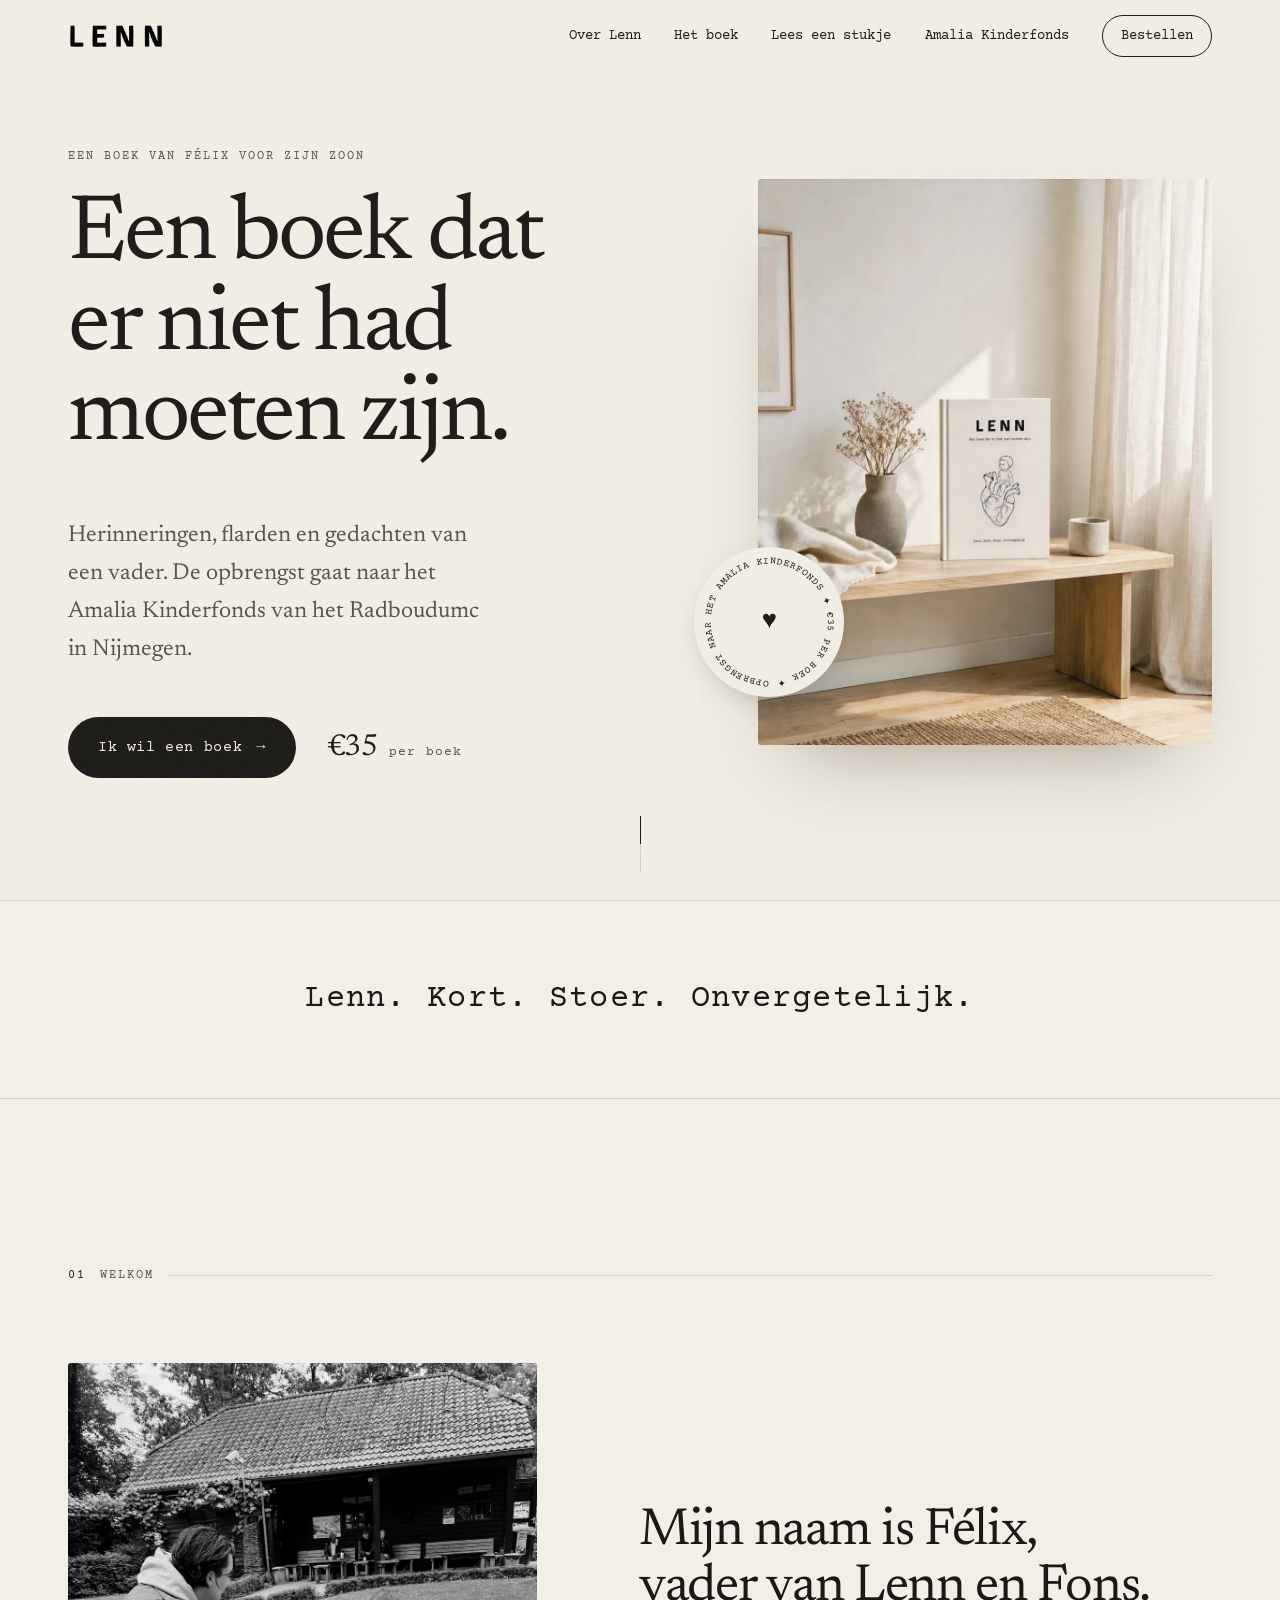
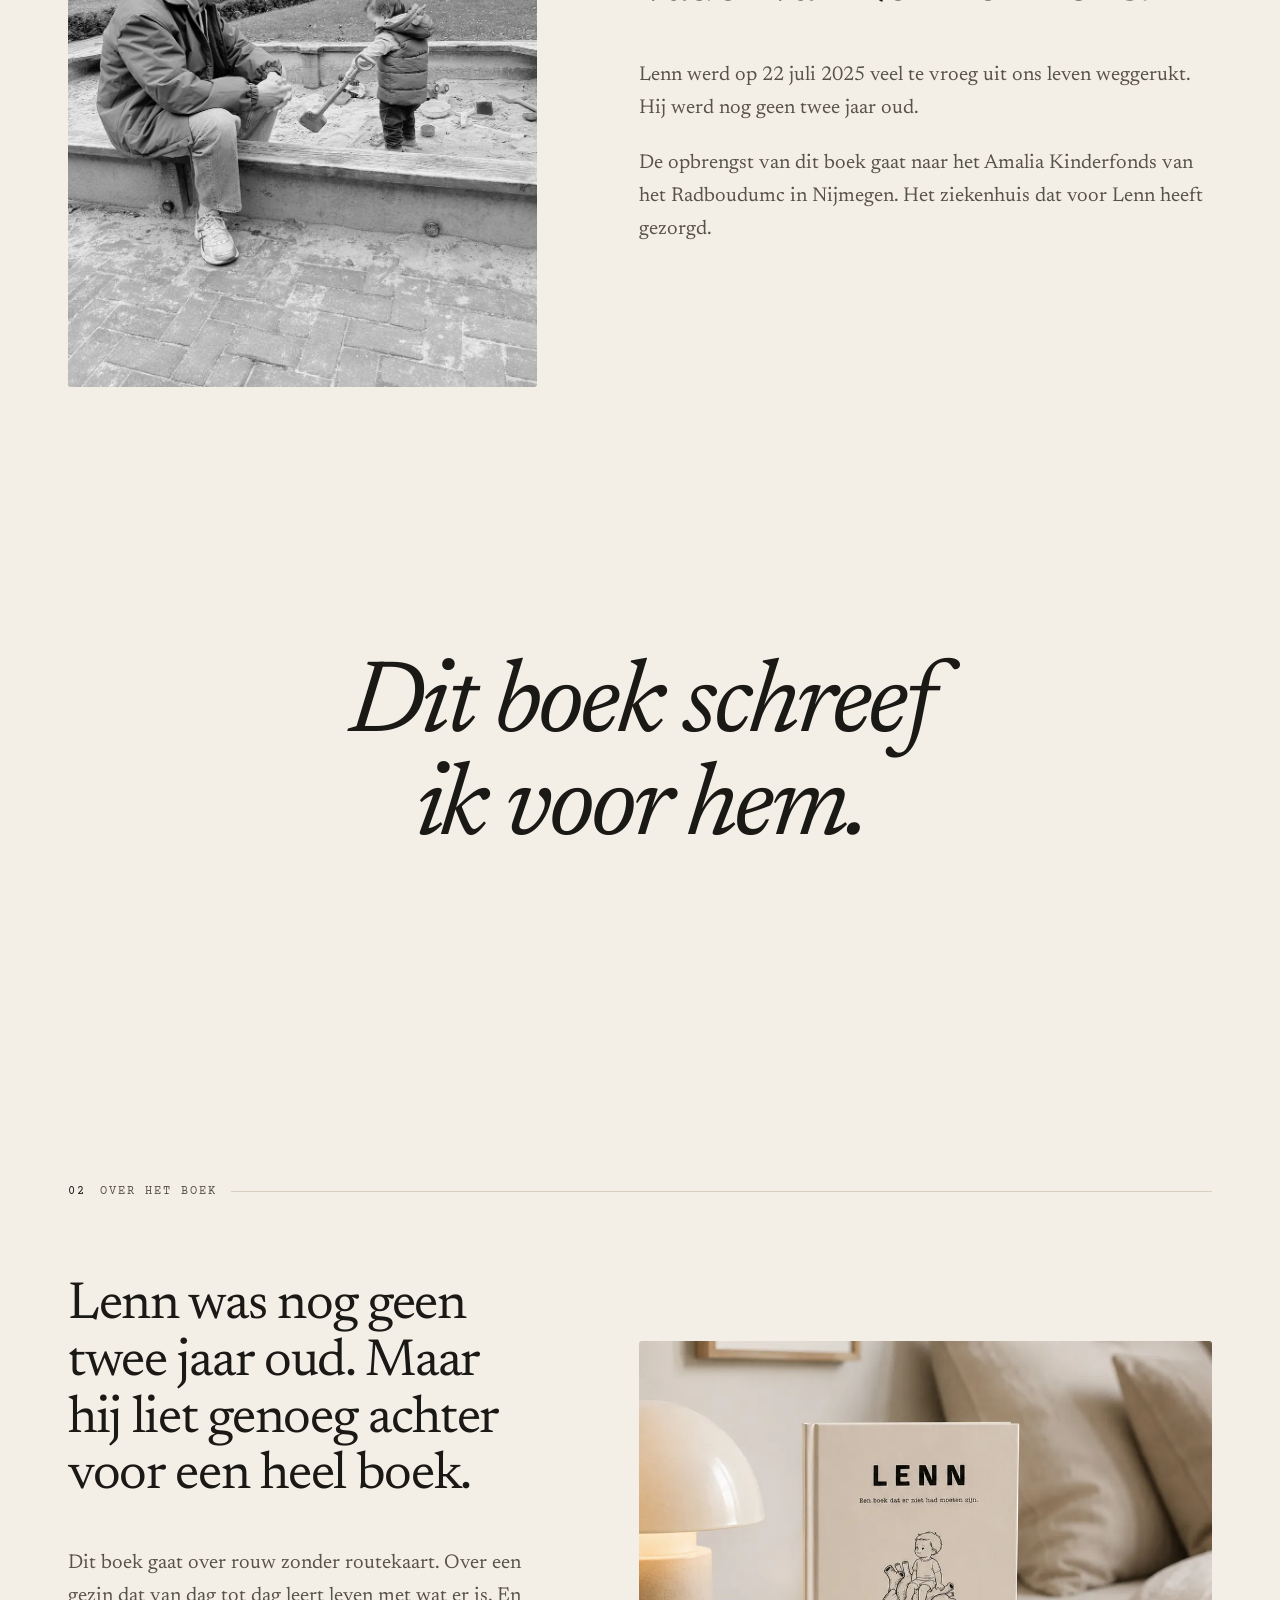
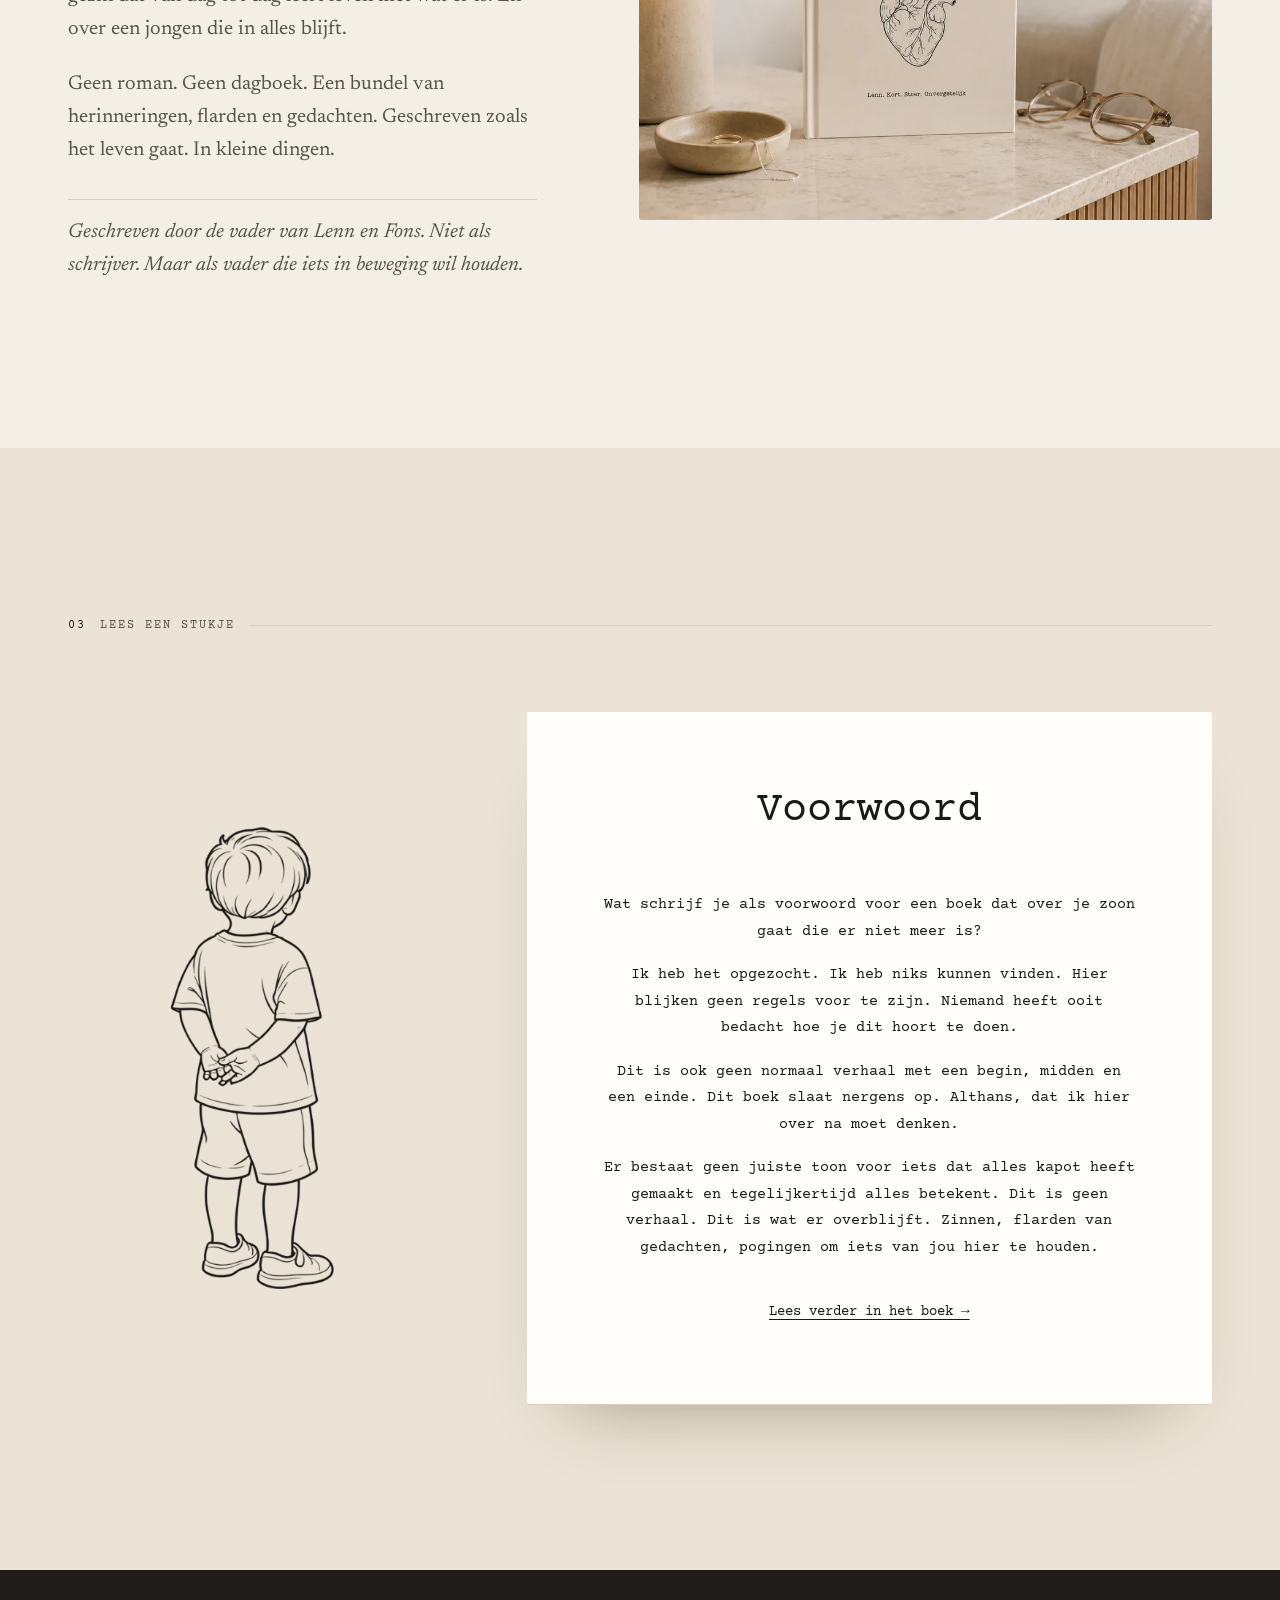
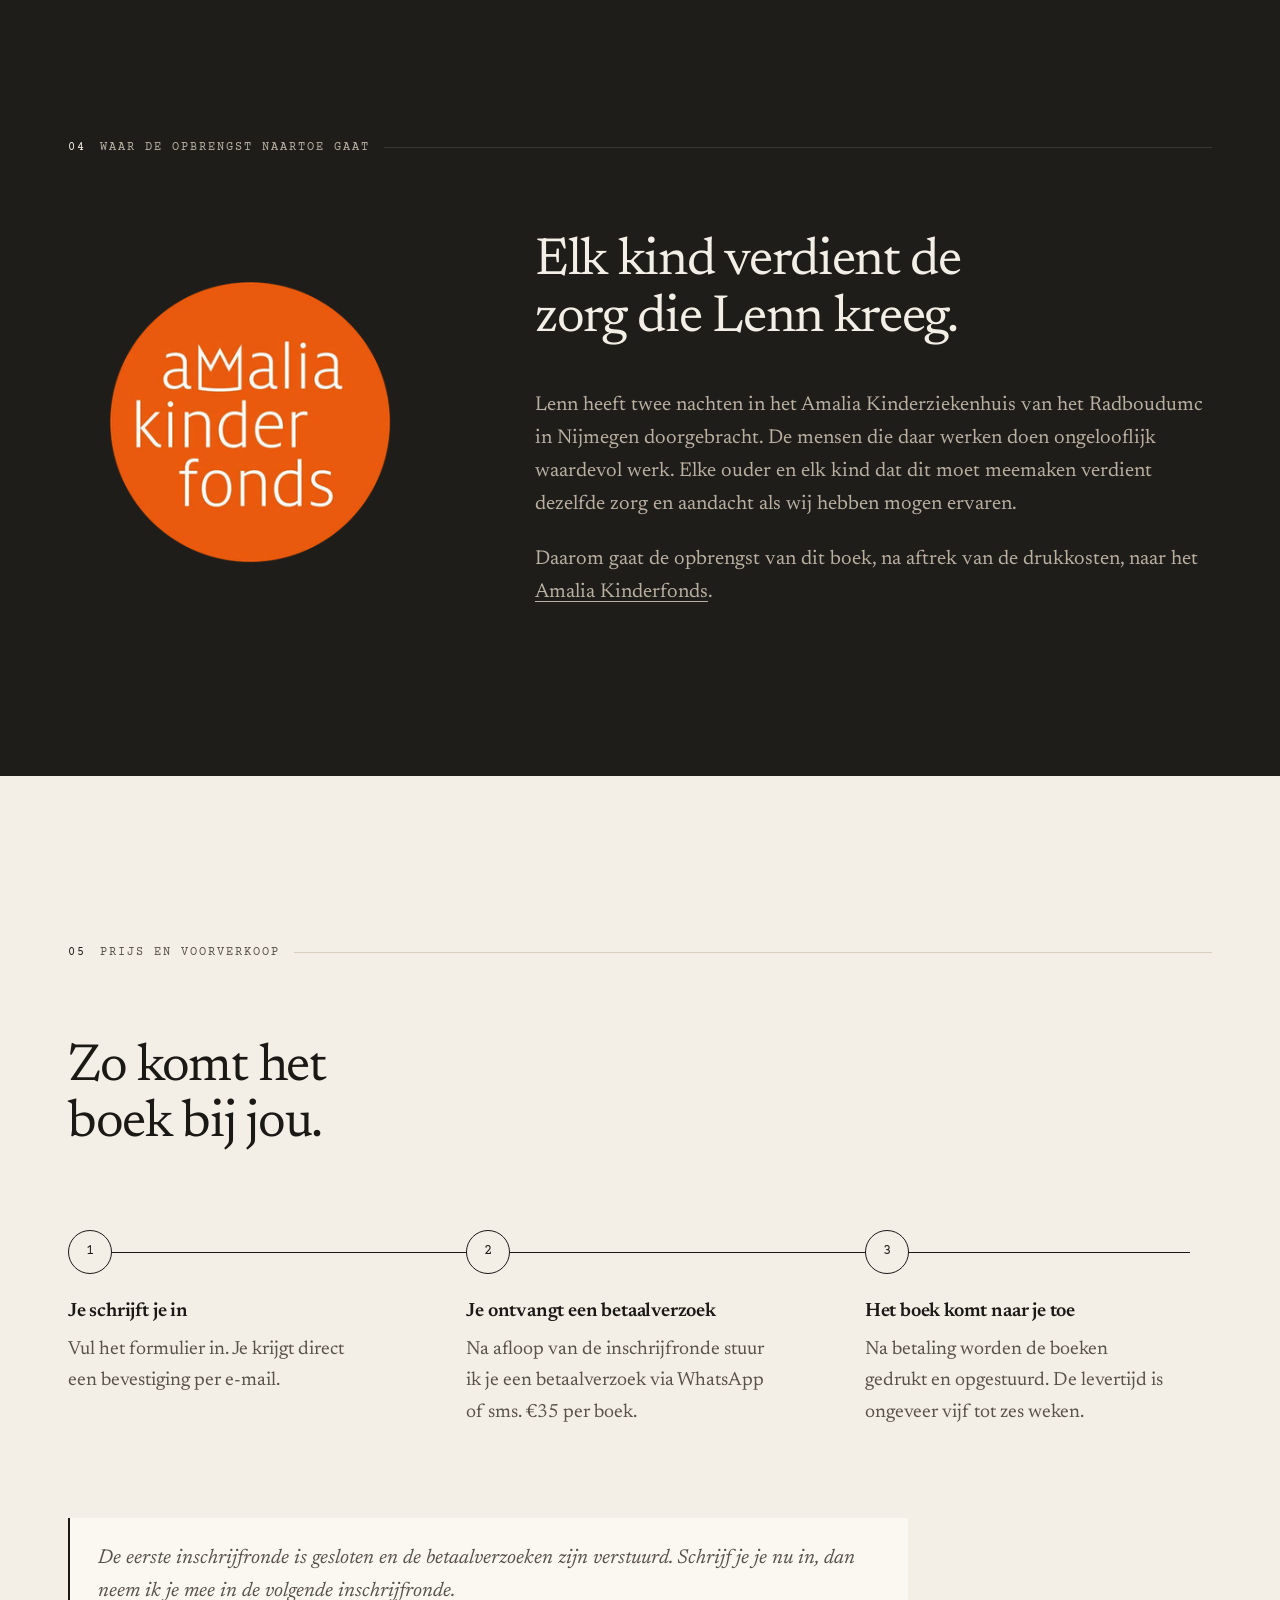
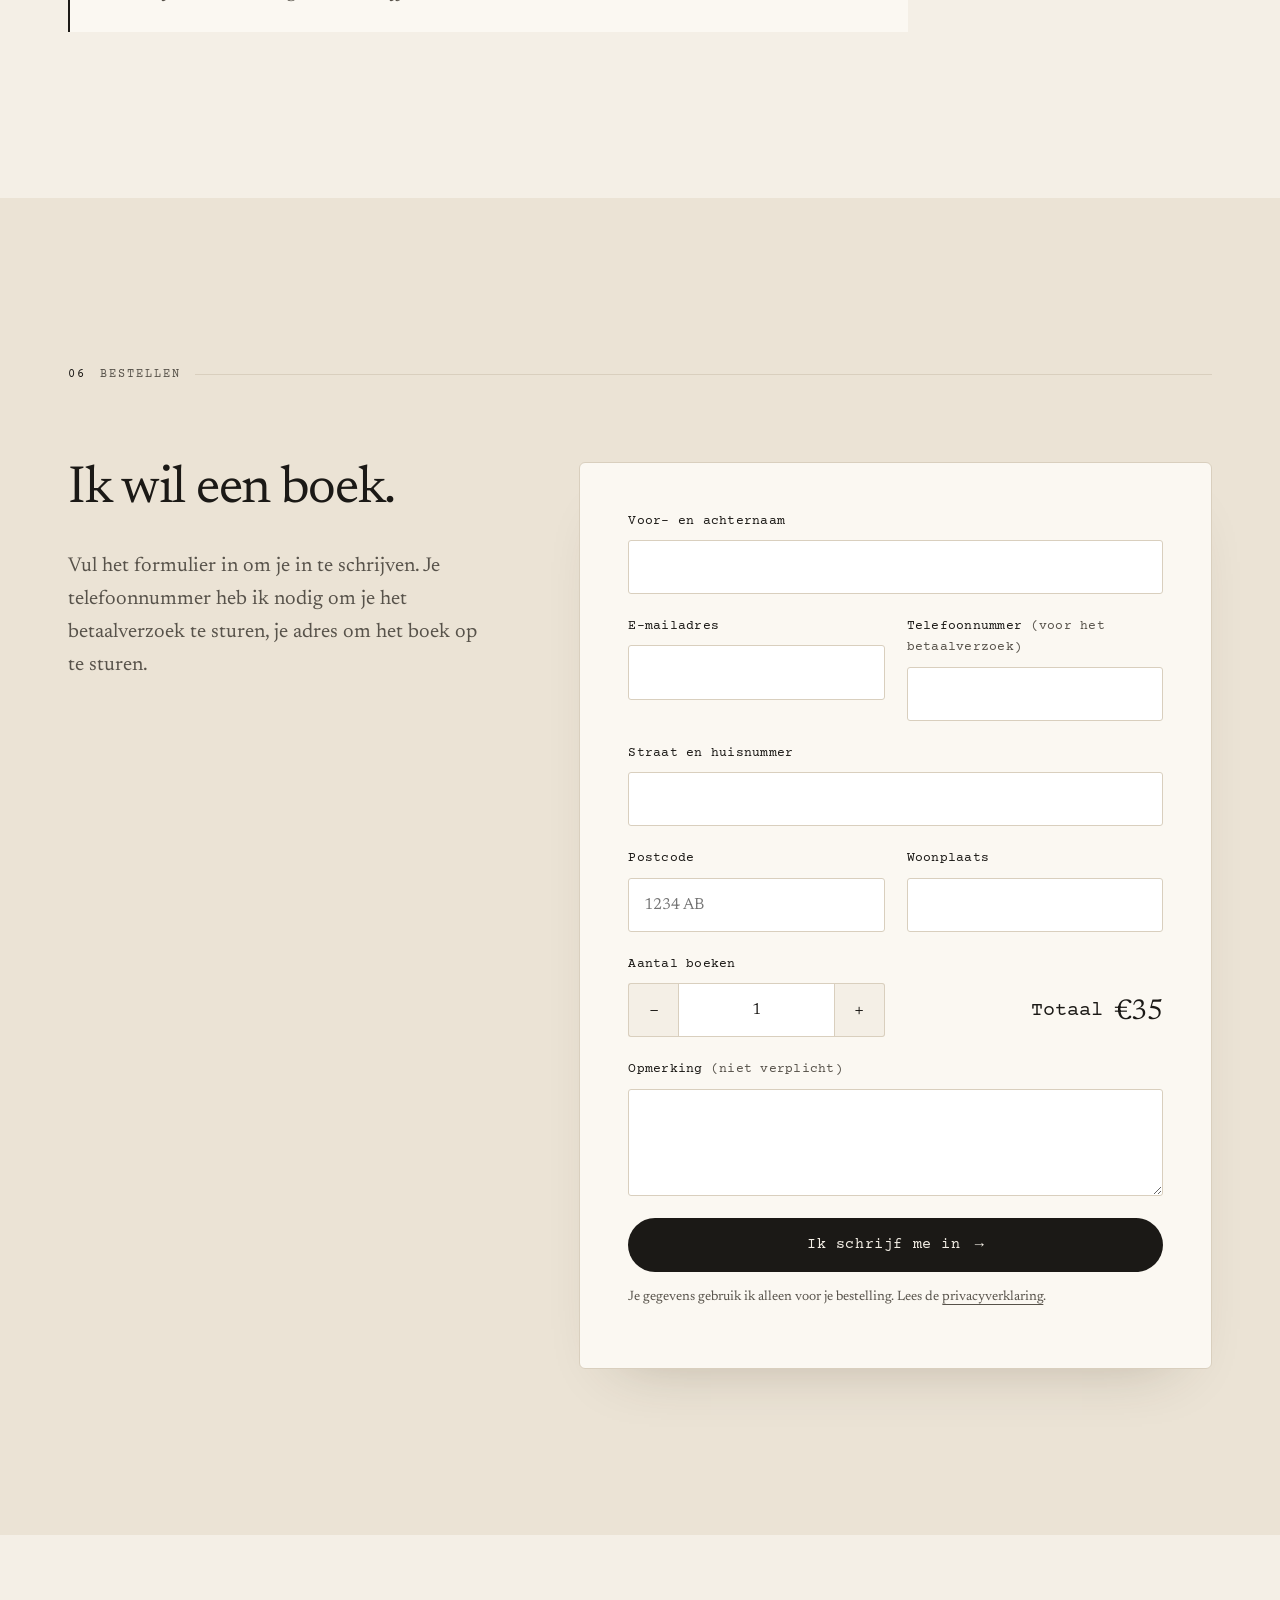
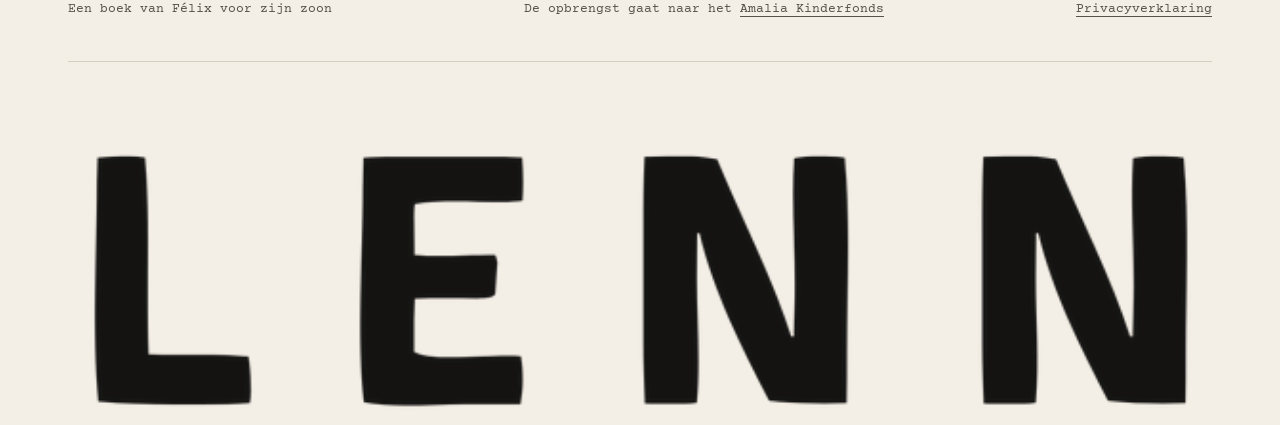
==== commit 2fb016e7: "Voorwoord toegevoegd, animaties teruggebracht Alleen nog rustig infaden bij het scrollen en de lijn " ====
--- a/index.html
+++ b/index.html
@@ -31,6 +31,7 @@
       <nav aria-label="Hoofdmenu">
         <a href="#welkom">Over Lenn</a>
         <a href="#het-boek">Het boek</a>
+        <a href="#voorwoord">Lees een stukje</a>
         <a href="#amalia">Amalia Kinderfonds</a>
         <a href="#bestellen" class="nav-cta">Bestellen</a>
       </nav>
@@ -43,7 +44,7 @@
       <div class="wrap hero-grid">
         <div class="hero-text">
           <p class="label" data-reveal>Een boek van Félix voor zijn zoon</p>
-          <h1 data-split>Een boek dat er niet had moeten zijn.</h1>
+          <h1>Een boek dat er niet had moeten zijn.</h1>
           <p class="lead" data-reveal style="--d: 0.5s">Herinneringen, flarden en gedachten van een vader. De opbrengst gaat naar het Amalia Kinderfonds van het Radboudumc in Nijmegen.</p>
           <div class="actions" data-reveal style="--d: 0.65s">
             <a href="#bestellen" class="btn">Ik wil een boek <span class="arrow" aria-hidden="true">→</span></a>
@@ -52,10 +53,10 @@
         </div>
 
         <div class="hero-visual">
-          <figure class="hero-image reveal-mask" data-reveal data-tilt>
+          <figure class="hero-image" data-reveal>
             <picture>
               <source srcset="img/boek-bank.webp" type="image/webp">
-              <img src="img/boek-bank.jpg" alt="Het boek Lenn staat op een houten bank naast een vaas met droogbloemen" width="1000" height="1250" fetchpriority="high" data-parallax="0.06">
+              <img src="img/boek-bank.jpg" alt="Het boek Lenn staat op een houten bank naast een vaas met droogbloemen" width="1000" height="1250" fetchpriority="high">
             </picture>
           </figure>
           <div class="badge" aria-hidden="true">
@@ -70,28 +71,23 @@
       <a href="#welkom" class="scroll-hint" aria-label="Scroll naar beneden"><span></span></a>
     </section>
 
-    <div class="marquee" aria-hidden="true">
-      <div class="marquee-track">
-        <span>Lenn. Kort. Stoer. Onvergetelijk.</span><span>✦</span>
-        <span>Lenn. Kort. Stoer. Onvergetelijk.</span><span>✦</span>
-        <span>Lenn. Kort. Stoer. Onvergetelijk.</span><span>✦</span>
-        <span>Lenn. Kort. Stoer. Onvergetelijk.</span><span>✦</span>
-      </div>
-    </div>
+    <section class="motto" aria-label="Ondertitel van het boek">
+      <p>Lenn. Kort. Stoer. Onvergetelijk.</p>
+    </section>
 
     <!-- 01 Welkom -->
     <section id="welkom" class="section">
       <div class="wrap">
         <p class="section-nr" data-reveal><span>01</span> Welkom</p>
         <div class="split">
-          <figure class="photo reveal-mask" data-reveal>
+          <figure class="photo" data-reveal>
             <picture>
               <source srcset="img/felix-en-lenn.webp" type="image/webp">
-              <img src="img/felix-en-lenn.jpg" alt="Félix en Lenn spelen samen in de zandbak" width="1000" height="1333" loading="lazy" data-parallax="0.08">
+              <img src="img/felix-en-lenn.jpg" alt="Félix en Lenn spelen samen in de zandbak" width="1000" height="1333" loading="lazy">
             </picture>
           </figure>
           <div class="prose">
-            <h2 data-split>Mijn naam is Félix, vader van Lenn en Fons.</h2>
+            <h2>Mijn naam is Félix, vader van Lenn en Fons.</h2>
             <p data-reveal>Lenn werd op 22 juli 2025 veel te vroeg uit ons leven weggerukt. Hij werd nog geen twee jaar oud.</p>
             <p data-reveal>De opbrengst van dit boek gaat naar het Amalia Kinderfonds van het Radboudumc in Nijmegen. Het ziekenhuis dat voor Lenn heeft gezorgd.</p>
           </div>
@@ -101,7 +97,7 @@
 
     <section class="quote" aria-label="Citaat">
       <div class="wrap">
-        <blockquote data-split data-split-slow>Dit boek schreef ik voor hem.</blockquote>
+        <blockquote>Dit boek schreef ik voor hem.</blockquote>
       </div>
     </section>
 
@@ -110,14 +106,14 @@
       <div class="wrap">
         <p class="section-nr" data-reveal><span>02</span> Over het boek</p>
         <div class="split split-reverse">
-          <figure class="photo reveal-mask" data-reveal>
+          <figure class="photo" data-reveal>
             <picture>
               <source srcset="img/boek-kast.webp" type="image/webp">
-              <img src="img/boek-kast.jpg" alt="Het boek Lenn op een nachtkastje naast een lamp en een leesbril" width="1000" height="836" loading="lazy" data-parallax="0.06">
+              <img src="img/boek-kast.jpg" alt="Het boek Lenn op een nachtkastje naast een lamp en een leesbril" width="1000" height="836" loading="lazy">
             </picture>
           </figure>
           <div class="prose">
-            <h2 data-split>Lenn was nog geen twee jaar oud. Maar hij liet genoeg achter voor een heel boek.</h2>
+            <h2>Lenn was nog geen twee jaar oud. Maar hij liet genoeg achter voor een heel boek.</h2>
             <p data-reveal>Dit boek gaat over rouw zonder routekaart. Over een gezin dat van dag tot dag leert leven met wat er is. En over een jongen die in alles blijft.</p>
             <p data-reveal>Geen roman. Geen dagboek. Een bundel van herinneringen, flarden en gedachten. Geschreven zoals het leven gaat. In kleine dingen.</p>
             <p class="signature" data-reveal>Geschreven door de vader van Lenn en Fons. Niet als schrijver. Maar als vader die iets in beweging wil houden.</p>
@@ -126,16 +122,37 @@
       </div>
     </section>
 
-    <!-- 03 Amalia Kinderfonds -->
+
+    <!-- 03 Uit het boek -->
+    <section id="voorwoord" class="section section-tint">
+      <div class="wrap">
+        <p class="section-nr" data-reveal><span>03</span> Lees een stukje</p>
+        <div class="excerpt">
+          <figure class="excerpt-art" data-reveal>
+            <img src="img/lenn-tekening.png" alt="Tekening uit het boek: een kleine jongen, van achteren gezien, met zijn handen op zijn rug" width="245" height="654" loading="lazy">
+          </figure>
+          <article class="excerpt-page" data-reveal>
+            <h2>Voorwoord</h2>
+            <p>Wat schrijf je als voorwoord voor een boek dat over je zoon gaat die er niet meer is?</p>
+            <p>Ik heb het opgezocht. Ik heb niks kunnen vinden. Hier blijken geen regels voor te zijn. Niemand heeft ooit bedacht hoe je dit hoort te doen.</p>
+            <p>Dit is ook geen normaal verhaal met een begin, midden en een einde. Dit boek slaat nergens op. Althans, dat ik hier over na moet denken.</p>
+            <p>Er bestaat geen juiste toon voor iets dat alles kapot heeft gemaakt en tegelijkertijd alles betekent. Dit is geen verhaal. Dit is wat er overblijft. Zinnen, flarden van gedachten, pogingen om iets van jou hier te houden.</p>
+            <a href="#bestellen" class="excerpt-cta">Lees verder in het boek <span aria-hidden="true">→</span></a>
+          </article>
+        </div>
+      </div>
+    </section>
+
+    <!-- 04 Amalia Kinderfonds -->
     <section id="amalia" class="section section-dark">
       <div class="wrap">
-        <p class="section-nr" data-reveal><span>03</span> Waar de opbrengst naartoe gaat</p>
+        <p class="section-nr" data-reveal><span>04</span> Waar de opbrengst naartoe gaat</p>
         <div class="amalia">
           <div class="amalia-logo-wrap" data-reveal>
             <img src="img/amalia-kinderfonds.png" alt="Logo Amalia Kinderfonds" width="300" height="300" loading="lazy" class="amalia-logo">
           </div>
           <div class="prose">
-            <h2 data-split>Elk kind verdient de zorg die Lenn kreeg.</h2>
+            <h2>Elk kind verdient de zorg die Lenn kreeg.</h2>
             <p data-reveal>Lenn heeft twee nachten in het Amalia Kinderziekenhuis van het Radboudumc in Nijmegen doorgebracht. De mensen die daar werken doen ongelooflijk waardevol werk. Elke ouder en elk kind dat dit moet meemaken verdient dezelfde zorg en aandacht als wij hebben mogen ervaren.</p>
             <p data-reveal>Daarom gaat de opbrengst van dit boek, na aftrek van de drukkosten, naar het <a href="https://amaliakinderfonds.nl/" target="_blank" rel="noopener">Amalia Kinderfonds</a>.</p>
           </div>
@@ -143,11 +160,11 @@
       </div>
     </section>
 
-    <!-- 04 Zo werkt het -->
+    <!-- 05 Zo werkt het -->
     <section class="section">
       <div class="wrap">
-        <p class="section-nr" data-reveal><span>04</span> Prijs en voorverkoop</p>
-        <h2 class="steps-title" data-split>Zo komt het boek bij jou.</h2>
+        <p class="section-nr" data-reveal><span>05</span> Prijs en voorverkoop</p>
+        <h2 class="steps-title">Zo komt het boek bij jou.</h2>
         <ol class="steps" data-reveal>
           <li>
             <span class="step-nr">1</span>
@@ -169,13 +186,13 @@
       </div>
     </section>
 
-    <!-- 05 Formulier -->
+    <!-- 06 Formulier -->
     <section id="bestellen" class="section section-tint">
       <div class="wrap">
-        <p class="section-nr" data-reveal><span>05</span> Bestellen</p>
+        <p class="section-nr" data-reveal><span>06</span> Bestellen</p>
         <div class="form-wrap">
           <div class="form-intro">
-            <h2 data-split>Ik wil een boek.</h2>
+            <h2>Ik wil een boek.</h2>
             <p data-reveal>Vul het formulier in om je in te schrijven. Je telefoonnummer heb ik nodig om je het betaalverzoek te sturen, je adres om het boek op te sturen.</p>
           </div>
 
--- a/style.css
+++ b/style.css
@@ -104,10 +104,9 @@
 /* Header */
 .site-header {
   position: fixed; top: 0; left: 0; right: 0; z-index: 20;
-  transition: background 0.4s, box-shadow 0.4s, transform 0.5s var(--ease);
+  transition: background 0.4s, box-shadow 0.4s;
 }
 .site-header.scrolled { background: color-mix(in srgb, var(--paper) 88%, transparent); backdrop-filter: blur(12px); -webkit-backdrop-filter: blur(12px); box-shadow: 0 1px 0 var(--line); }
-.site-header.hidden { transform: translateY(-100%); }
 .header-inner { display: flex; align-items: center; justify-content: space-between; gap: 16px; height: 72px; }
 .logo img { width: 96px; }
 .site-header nav { display: flex; align-items: center; gap: clamp(16px, 2.6vw, 36px); font-family: var(--mono); font-size: 0.85rem; }
@@ -131,25 +130,21 @@
 .price small { font-family: var(--mono); font-size: 0.8rem; letter-spacing: 0.08em; color: var(--ink-soft); margin-left: 6px; }
 
 .hero-visual { position: relative; }
-.hero-image { margin: 0; border-radius: var(--radius); overflow: hidden; box-shadow: 0 40px 80px -40px rgb(60 45 25 / 0.45); transform-style: preserve-3d; transition: transform 0.6s var(--ease); }
-.hero-image img { width: 100%; transform: scale(1.12); }
+.hero-image { margin: 0; border-radius: var(--radius); overflow: hidden; box-shadow: 0 40px 80px -40px rgb(60 45 25 / 0.45); }
+.hero-image img { width: 100%; }
 
 .badge { position: absolute; left: -64px; bottom: 48px; width: 150px; height: 150px; display: grid; place-items: center; background: var(--paper); border-radius: 50%; box-shadow: 0 10px 30px -12px rgb(60 45 25 / 0.35); }
-.badge svg { position: absolute; inset: 0; width: 100%; height: 100%; animation: draai 28s linear infinite; }
+.badge svg { position: absolute; inset: 0; width: 100%; height: 100%; transform: rotate(-90deg); }
 .badge text { font-family: var(--mono); font-size: 13px; letter-spacing: 0.1em; text-transform: uppercase; fill: var(--ink); }
-.badge-heart { font-size: 1.6rem; color: var(--ink); animation: klop 2.4s var(--ease) infinite; }
-@keyframes draai { to { transform: rotate(360deg); } }
-@keyframes klop { 0%, 100% { transform: scale(1); } 12% { transform: scale(1.18); } 24% { transform: scale(1); } 36% { transform: scale(1.12); } 48% { transform: scale(1); } }
+.badge-heart { font-size: 1.6rem; color: var(--ink); }
 
 .scroll-hint { position: absolute; left: 50%; bottom: 28px; width: 1px; height: 56px; background: var(--line); overflow: hidden; }
 .scroll-hint span { position: absolute; left: 0; top: 0; width: 1px; height: 50%; background: var(--ink); animation: scrollLijn 2.2s var(--ease) infinite; }
 @keyframes scrollLijn { 0% { transform: translateY(-100%); } 100% { transform: translateY(200%); } }
 
-/* Doorlopende band */
-.marquee { overflow: hidden; border-top: 1px solid var(--line); border-bottom: 1px solid var(--line); padding: clamp(18px, 2.4vw, 30px) 0; }
-.marquee-track { display: flex; width: max-content; gap: clamp(28px, 4vw, 56px); animation: band 60s linear infinite; }
-.marquee-track span { font-family: var(--mono); font-size: clamp(1.2rem, 2.6vw, 2.2rem); letter-spacing: 0.04em; white-space: nowrap; }
-@keyframes band { to { transform: translateX(-50%); } }
+/* Motto */
+.motto { text-align: center; padding: clamp(36px, 6vw, 72px) var(--gutter); border-top: 1px solid var(--line); border-bottom: 1px solid var(--line); }
+.motto p { margin: 0; font-family: var(--mono); font-size: clamp(1.1rem, 2.4vw + 0.3rem, 2rem); letter-spacing: 0.04em; }
 
 /* Secties */
 .section { padding: var(--section) 0; }
@@ -157,7 +152,7 @@
 .split { display: grid; grid-template-columns: 0.9fr 1.1fr; gap: clamp(40px, 8vw, 128px); align-items: center; }
 .split-reverse .photo { order: 2; }
 .photo { margin: 0; border-radius: var(--radius); overflow: hidden; }
-.photo img { width: 100%; transform: scale(1.14); }
+.photo img { width: 100%; }
 .prose { max-width: 34em; }
 .prose h2 { margin-bottom: 0.8em; }
 .prose p { color: var(--ink-soft); }
@@ -166,6 +161,19 @@
 /* Citaat */
 .quote { padding: clamp(40px, 8vw, 120px) 0 clamp(80px, 12vw, 160px); text-align: center; }
 .quote blockquote { margin: 0 auto; max-width: 14ch; font-size: clamp(2.6rem, 8vw, 8.5rem); line-height: 1; letter-spacing: -0.04em; font-style: italic; text-wrap: balance; }
+
+/* Voorwoord: als een bladzijde uit het boek */
+.excerpt { display: grid; grid-template-columns: 0.7fr 1.3fr; gap: clamp(40px, 7vw, 112px); align-items: center; }
+.excerpt-art { margin: 0; display: grid; place-items: center; }
+.excerpt-art img { width: clamp(120px, 14vw, 200px); }
+.excerpt-page {
+  background: #fffdf9; border-radius: 2px; padding: clamp(36px, 6vw, 80px) clamp(24px, 6vw, 88px);
+  box-shadow: 0 1px 0 var(--line), 0 40px 70px -45px rgb(60 45 25 / 0.45);
+  font-family: var(--mono); text-align: center; max-width: 40em;
+}
+.excerpt-page h2 { font-family: var(--mono); font-size: clamp(1.8rem, 2.6vw + 0.6rem, 2.6rem); letter-spacing: 0; margin-bottom: 1.4em; }
+.excerpt-page p { font-size: 0.95rem; line-height: 1.75; }
+.excerpt-cta { display: inline-block; margin-top: 1.6em; font-size: 0.9rem; }
 
 /* Donkere sectie */
 .section-dark { background: var(--dark); color: var(--paper); }
@@ -238,20 +246,8 @@
 .page .prose p { color: var(--ink-soft); }
 
 /* ---------- Animaties (alleen met JavaScript, en niet bij 'minder beweging') ---------- */
-.js [data-reveal] { opacity: 0; transform: translateY(28px); transition: opacity 1.1s var(--ease) var(--d, 0s), transform 1.1s var(--ease) var(--d, 0s); }
+.js [data-reveal] { opacity: 0; transform: translateY(16px); transition: opacity 1s var(--ease) var(--d, 0s), transform 1s var(--ease) var(--d, 0s); }
 .js [data-reveal].is-in { opacity: 1; transform: none; }
-
-/* Foto's openen zich als een gordijn */
-.js .reveal-mask { opacity: 1; transform: none; }
-.js .reveal-mask picture { display: block; clip-path: inset(100% 0 0 0); transition: clip-path 1.4s var(--ease) var(--d, 0s); }
-.js .reveal-mask.is-in picture { clip-path: inset(0 0 0 0); }
-.js .reveal-mask img { transition: transform 1.8s var(--ease); }
-
-/* Koppen verschijnen woord voor woord */
-.js [data-split] .w { display: inline-block; overflow: hidden; vertical-align: top; padding: 0 0.12em 0.1em 0; margin: 0 -0.12em -0.1em 0; }
-.js [data-split] .w > span { display: inline-block; transform: translateY(105%); transition: transform 1.1s var(--ease); transition-delay: calc(var(--i) * 0.06s + var(--d, 0s)); }
-.js [data-split-slow] .w > span { transition-duration: 1.4s; transition-delay: calc(var(--i) * 0.14s); }
-.js [data-split].is-in .w > span { transform: none; }
 
 /* De stappen verschijnen na elkaar */
 .js .steps li { opacity: 0; transform: translateY(24px); transition: opacity 0.9s var(--ease), transform 0.9s var(--ease); }
@@ -264,16 +260,14 @@
   html { scroll-behavior: auto; }
   *, *::before, *::after { animation: none !important; transition: none !important; }
   .js [data-reveal], .js .steps li { opacity: 1; transform: none; }
-  .js .reveal-mask picture { clip-path: none; }
-  .js [data-split] .w > span { transform: none; }
   .steps::before { transform: scaleX(1); }
-  .hero-image img, .photo img { transform: none; }
 }
 
 /* ---------- Smalle schermen ---------- */
 @media (max-width: 900px) {
   .hero { min-height: auto; padding-top: 104px; }
-  .hero-grid, .split, .form-wrap, .amalia { grid-template-columns: 1fr; }
+  .hero-grid, .split, .form-wrap, .amalia, .excerpt { grid-template-columns: 1fr; }
+  .excerpt-art img { width: 110px; }
   .hero-visual { max-width: 440px; }
   .badge { left: auto; right: 12px; bottom: -40px; width: 120px; height: 120px; }
   .split-reverse .photo { order: 0; }
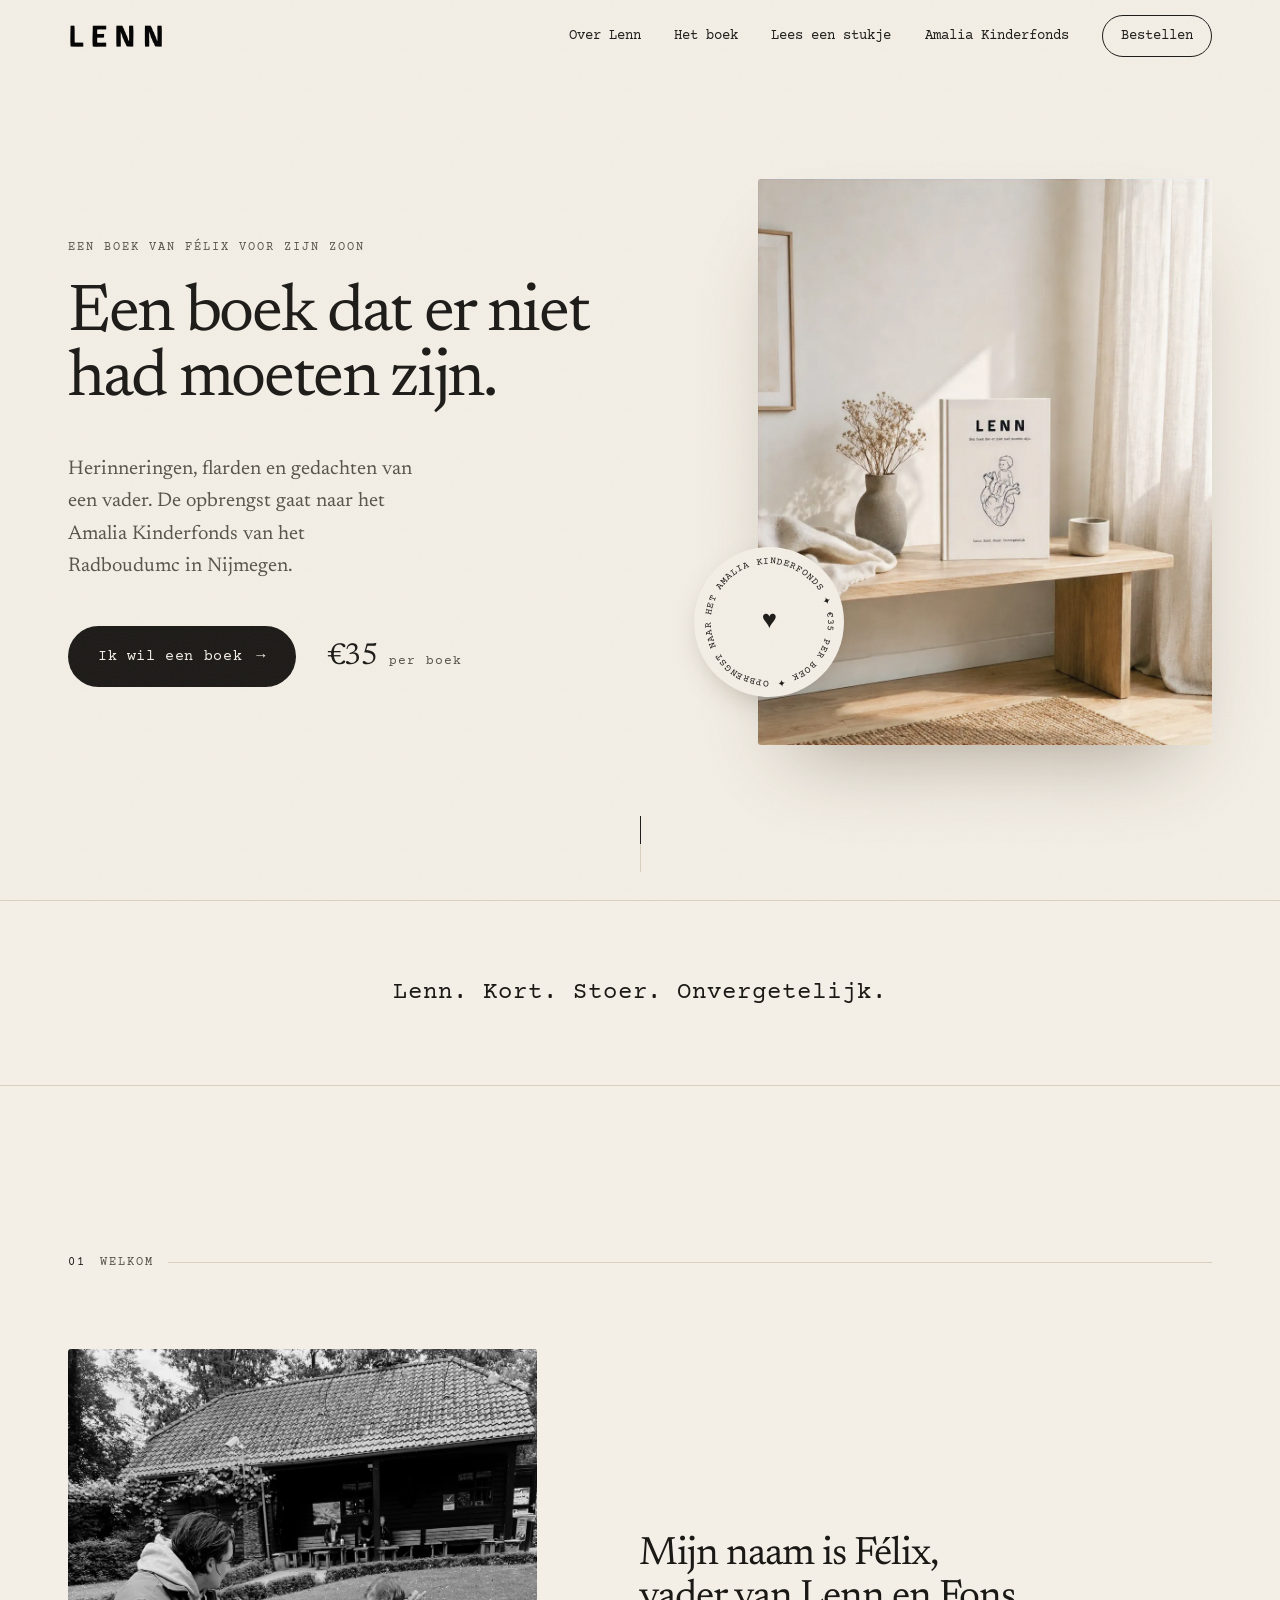
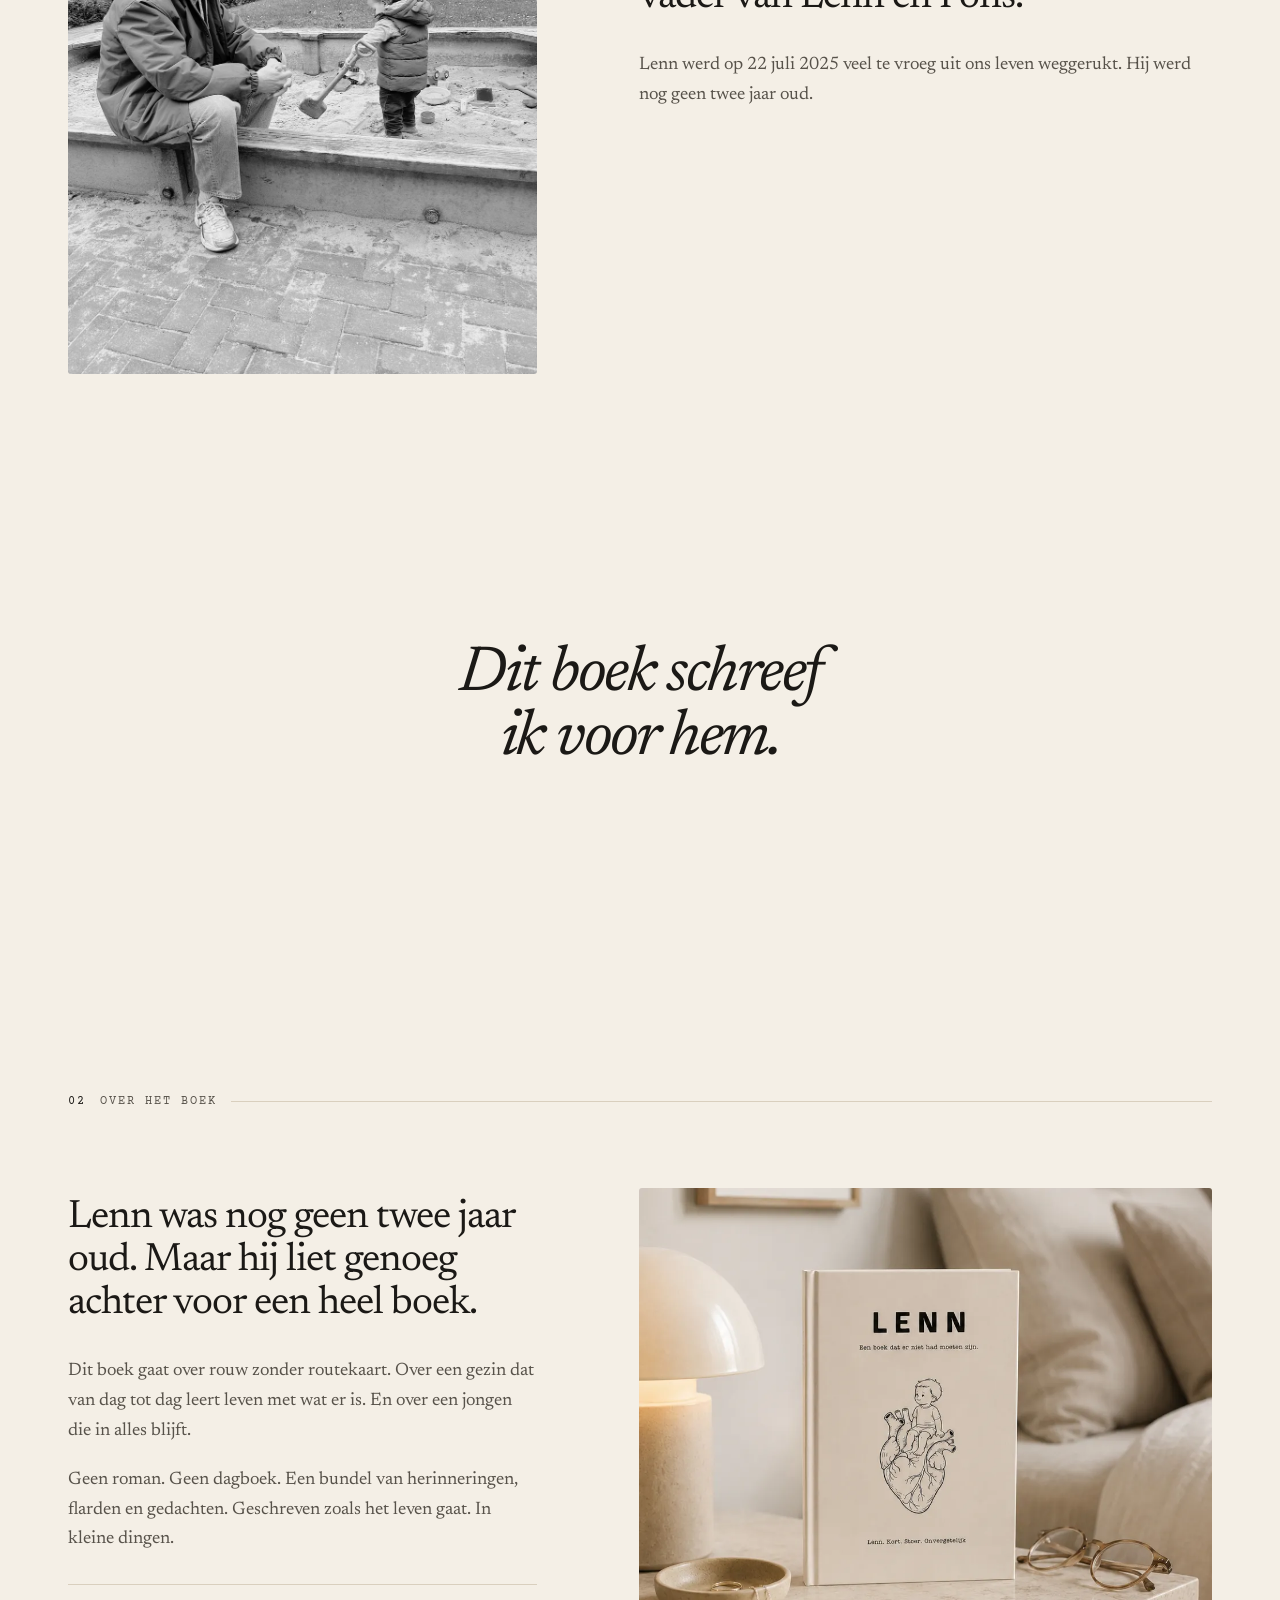
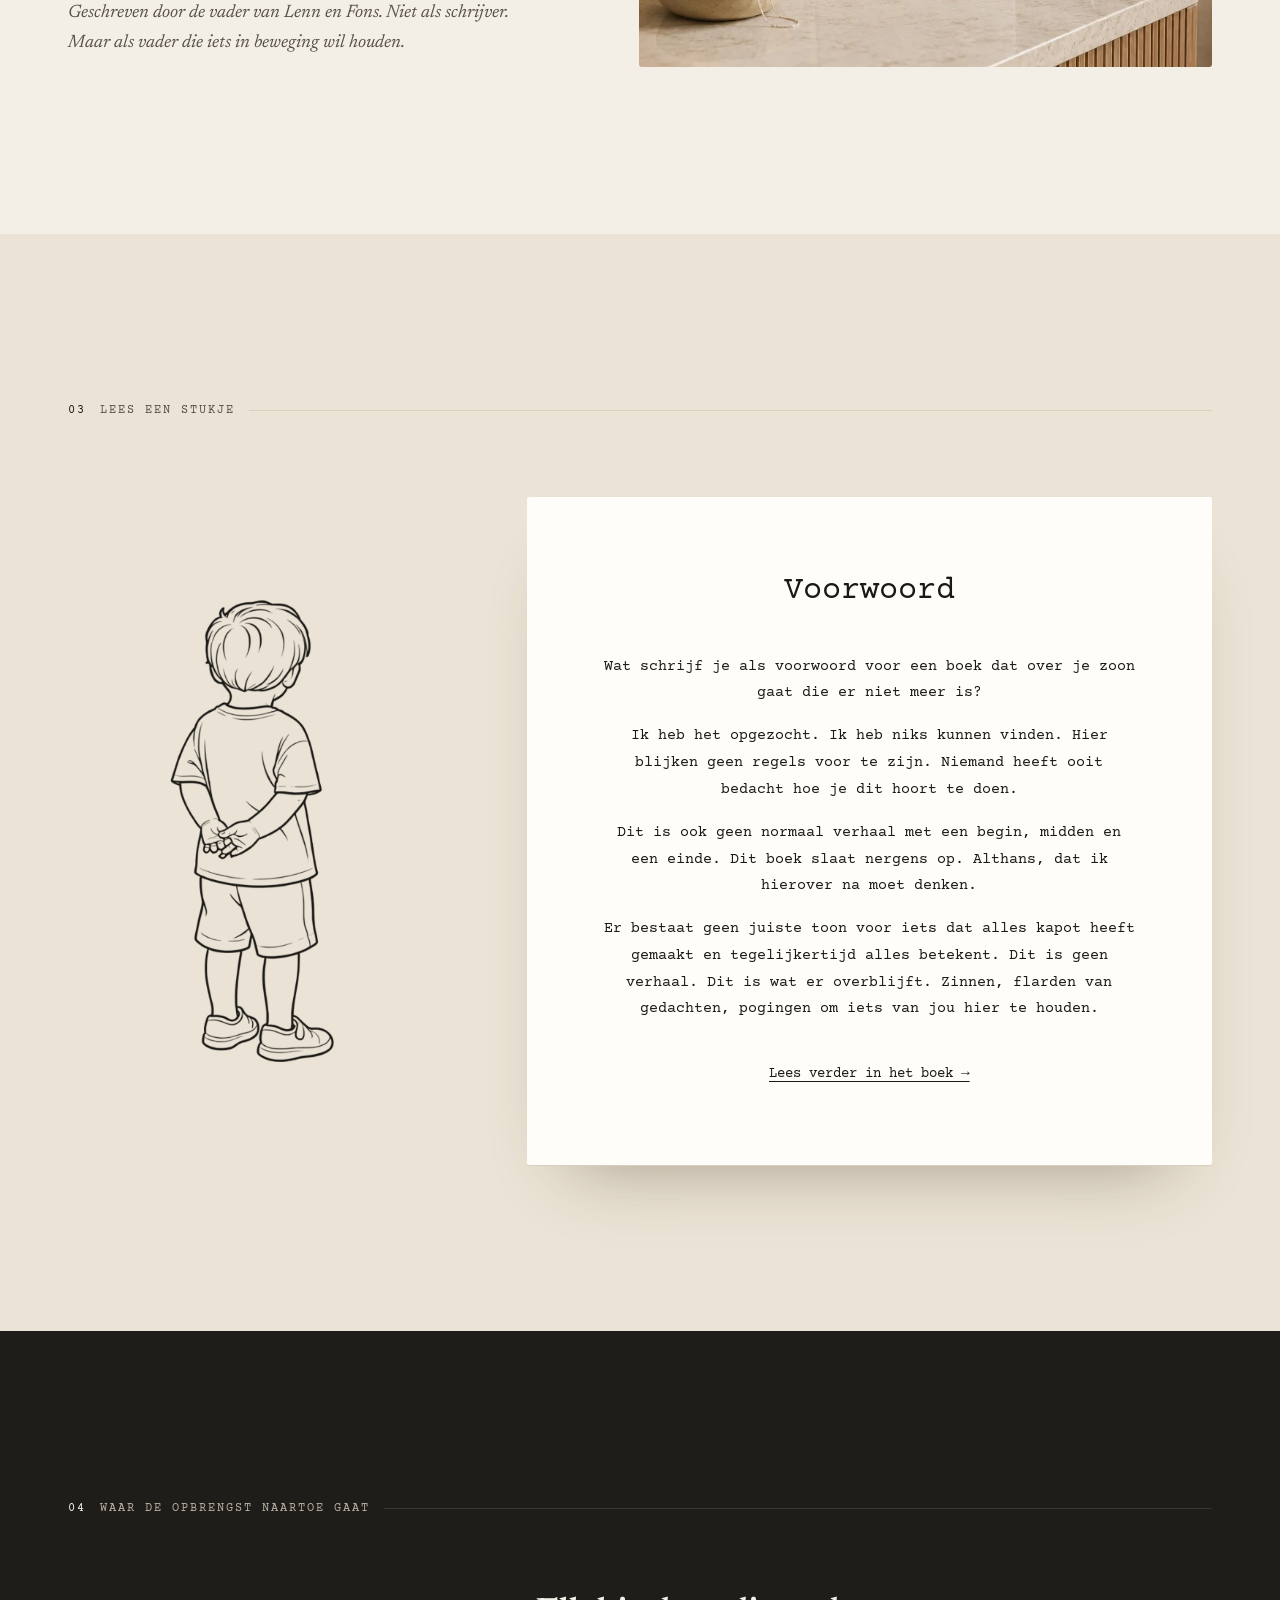
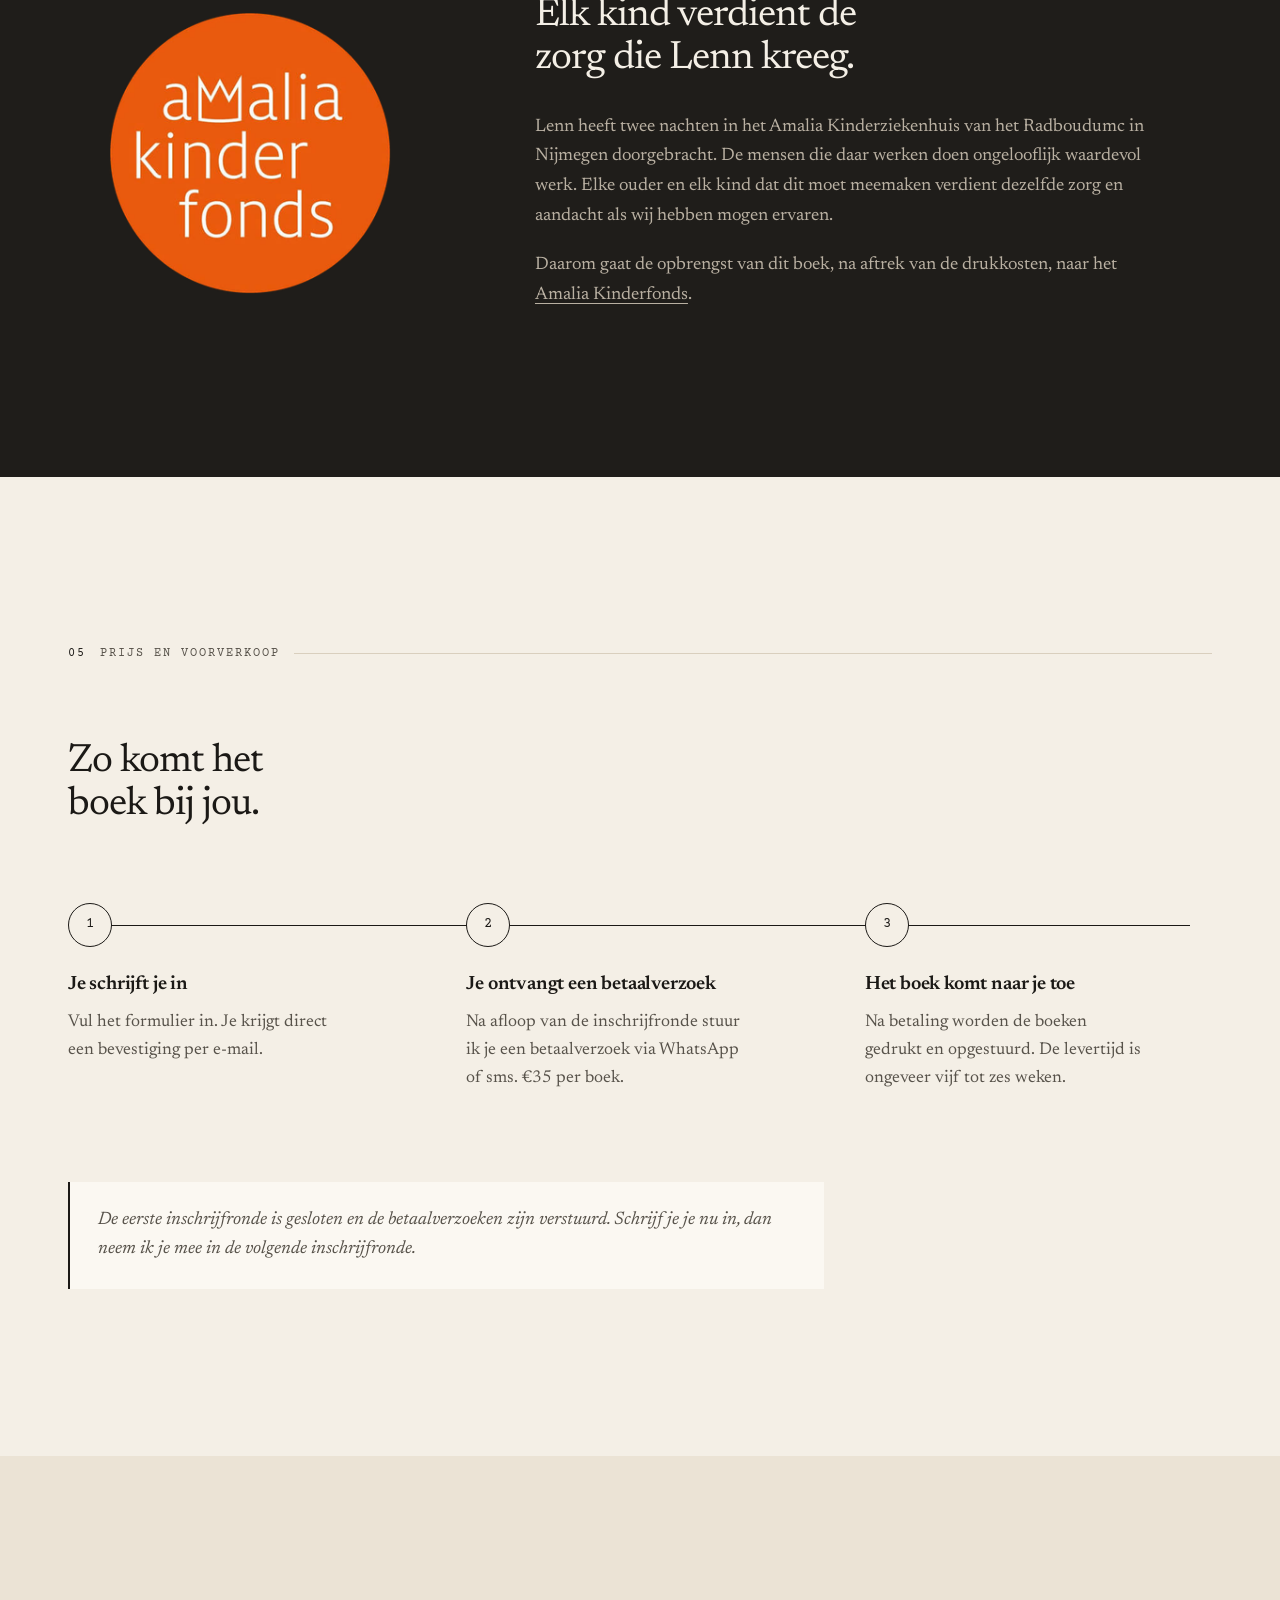
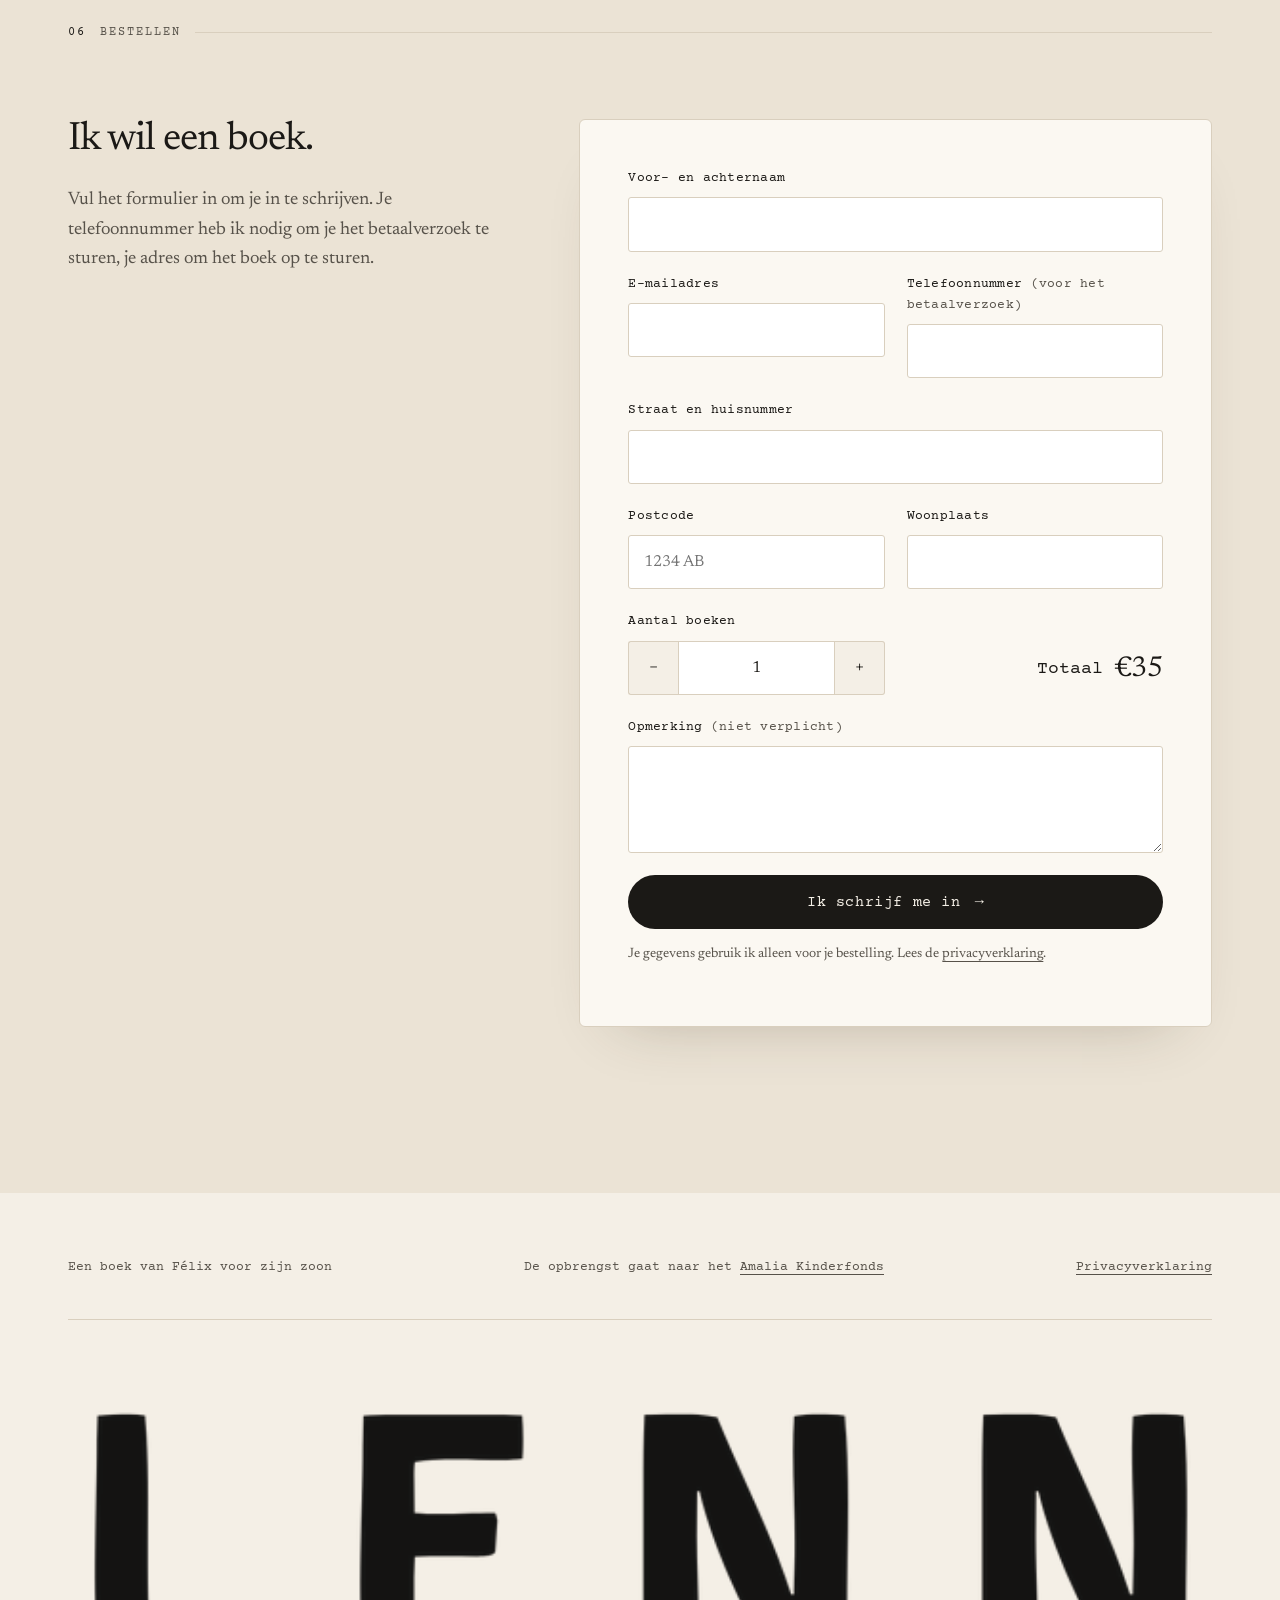
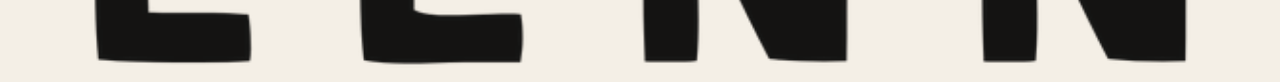
==== commit 8b60a9a4: "Kleinere koppen op desktop, kleiner logo onderaan op mobiel Ook 'hier over' verbeterd naar 'hierover" ====
--- a/index.html
+++ b/index.html
@@ -135,7 +135,7 @@
             <h2>Voorwoord</h2>
             <p>Wat schrijf je als voorwoord voor een boek dat over je zoon gaat die er niet meer is?</p>
             <p>Ik heb het opgezocht. Ik heb niks kunnen vinden. Hier blijken geen regels voor te zijn. Niemand heeft ooit bedacht hoe je dit hoort te doen.</p>
-            <p>Dit is ook geen normaal verhaal met een begin, midden en een einde. Dit boek slaat nergens op. Althans, dat ik hier over na moet denken.</p>
+            <p>Dit is ook geen normaal verhaal met een begin, midden en een einde. Dit boek slaat nergens op. Althans, dat ik hierover na moet denken.</p>
             <p>Er bestaat geen juiste toon voor iets dat alles kapot heeft gemaakt en tegelijkertijd alles betekent. Dit is geen verhaal. Dit is wat er overblijft. Zinnen, flarden van gedachten, pogingen om iets van jou hier te houden.</p>
             <a href="#bestellen" class="excerpt-cta">Lees verder in het boek <span aria-hidden="true">→</span></a>
           </article>
--- a/style.css
+++ b/style.css
@@ -36,7 +36,7 @@
   background: var(--paper);
   color: var(--ink);
   font-family: var(--serif);
-  font-size: clamp(18px, 0.9vw + 13px, 20px);
+  font-size: 18px;
   line-height: 1.65;
   -webkit-font-smoothing: antialiased;
   text-rendering: optimizeLegibility;
@@ -62,8 +62,8 @@
 
 /* Typografie */
 h1, h2, h3 { font-weight: 400; line-height: 1.08; letter-spacing: -0.025em; margin: 0 0 0.6em; text-wrap: balance; }
-h1 { font-size: clamp(3rem, 7.2vw, 7rem); line-height: 0.98; letter-spacing: -0.035em; }
-h2 { font-size: clamp(2rem, 3.6vw + 0.4rem, 3.6rem); }
+h1 { font-size: clamp(3rem, 5.2vw, 4.75rem); line-height: 0.98; letter-spacing: -0.035em; }
+h2 { font-size: clamp(2rem, 1.6vw + 1.2rem, 2.6rem); }
 h3 { font-size: 1.2rem; font-weight: 600; letter-spacing: -0.01em; }
 p { margin: 0 0 1.1em; }
 .prose p:last-child { margin-bottom: 0; }
@@ -124,7 +124,7 @@
 /* Intro */
 .hero { position: relative; min-height: 100svh; display: flex; align-items: center; padding: 120px 0 96px; }
 .hero-grid { display: grid; grid-template-columns: 1.15fr 0.85fr; gap: clamp(40px, 6vw, 96px); align-items: center; width: 100%; }
-.lead { font-size: 1.15em; color: var(--ink-soft); max-width: 32ch; margin-top: 1.6em; }
+.lead { font-size: 1.1em; color: var(--ink-soft); max-width: 32ch; margin-top: 1.6em; }
 .actions { display: flex; flex-wrap: wrap; align-items: center; gap: 20px 32px; margin-top: 2.4em; }
 .price { font-size: 1.9rem; letter-spacing: -0.02em; line-height: 1; }
 .price small { font-family: var(--mono); font-size: 0.8rem; letter-spacing: 0.08em; color: var(--ink-soft); margin-left: 6px; }
@@ -144,7 +144,7 @@
 
 /* Motto */
 .motto { text-align: center; padding: clamp(36px, 6vw, 72px) var(--gutter); border-top: 1px solid var(--line); border-bottom: 1px solid var(--line); }
-.motto p { margin: 0; font-family: var(--mono); font-size: clamp(1.1rem, 2.4vw + 0.3rem, 2rem); letter-spacing: 0.04em; }
+.motto p { margin: 0; font-family: var(--mono); font-size: clamp(1.1rem, 1.2vw + 0.6rem, 1.5rem); letter-spacing: 0.04em; }
 
 /* Secties */
 .section { padding: var(--section) 0; }
@@ -160,7 +160,7 @@
 
 /* Citaat */
 .quote { padding: clamp(40px, 8vw, 120px) 0 clamp(80px, 12vw, 160px); text-align: center; }
-.quote blockquote { margin: 0 auto; max-width: 14ch; font-size: clamp(2.6rem, 8vw, 8.5rem); line-height: 1; letter-spacing: -0.04em; font-style: italic; text-wrap: balance; }
+.quote blockquote { margin: 0 auto; max-width: 14ch; font-size: clamp(2.6rem, 5vw, 4.5rem); line-height: 1; letter-spacing: -0.04em; font-style: italic; text-wrap: balance; }
 
 /* Voorwoord: als een bladzijde uit het boek */
 .excerpt { display: grid; grid-template-columns: 0.7fr 1.3fr; gap: clamp(40px, 7vw, 112px); align-items: center; }
@@ -171,7 +171,7 @@
   box-shadow: 0 1px 0 var(--line), 0 40px 70px -45px rgb(60 45 25 / 0.45);
   font-family: var(--mono); text-align: center; max-width: 40em;
 }
-.excerpt-page h2 { font-family: var(--mono); font-size: clamp(1.8rem, 2.6vw + 0.6rem, 2.6rem); letter-spacing: 0; margin-bottom: 1.4em; }
+.excerpt-page h2 { font-family: var(--mono); font-size: clamp(1.8rem, 1vw + 1.2rem, 2.1rem); letter-spacing: 0; margin-bottom: 1.4em; }
 .excerpt-page p { font-size: 0.95rem; line-height: 1.75; }
 .excerpt-cta { display: inline-block; margin-top: 1.6em; font-size: 0.9rem; }
 
@@ -280,6 +280,7 @@
   .form-intro { position: static; }
   .amalia-logo-wrap { justify-content: start; }
   .scroll-hint { display: none; }
+  .footer-logo { width: 140px; margin: 32px 0 40px; opacity: 1; }
 }
 @media (max-width: 520px) {
   .form { grid-template-columns: 1fr; }
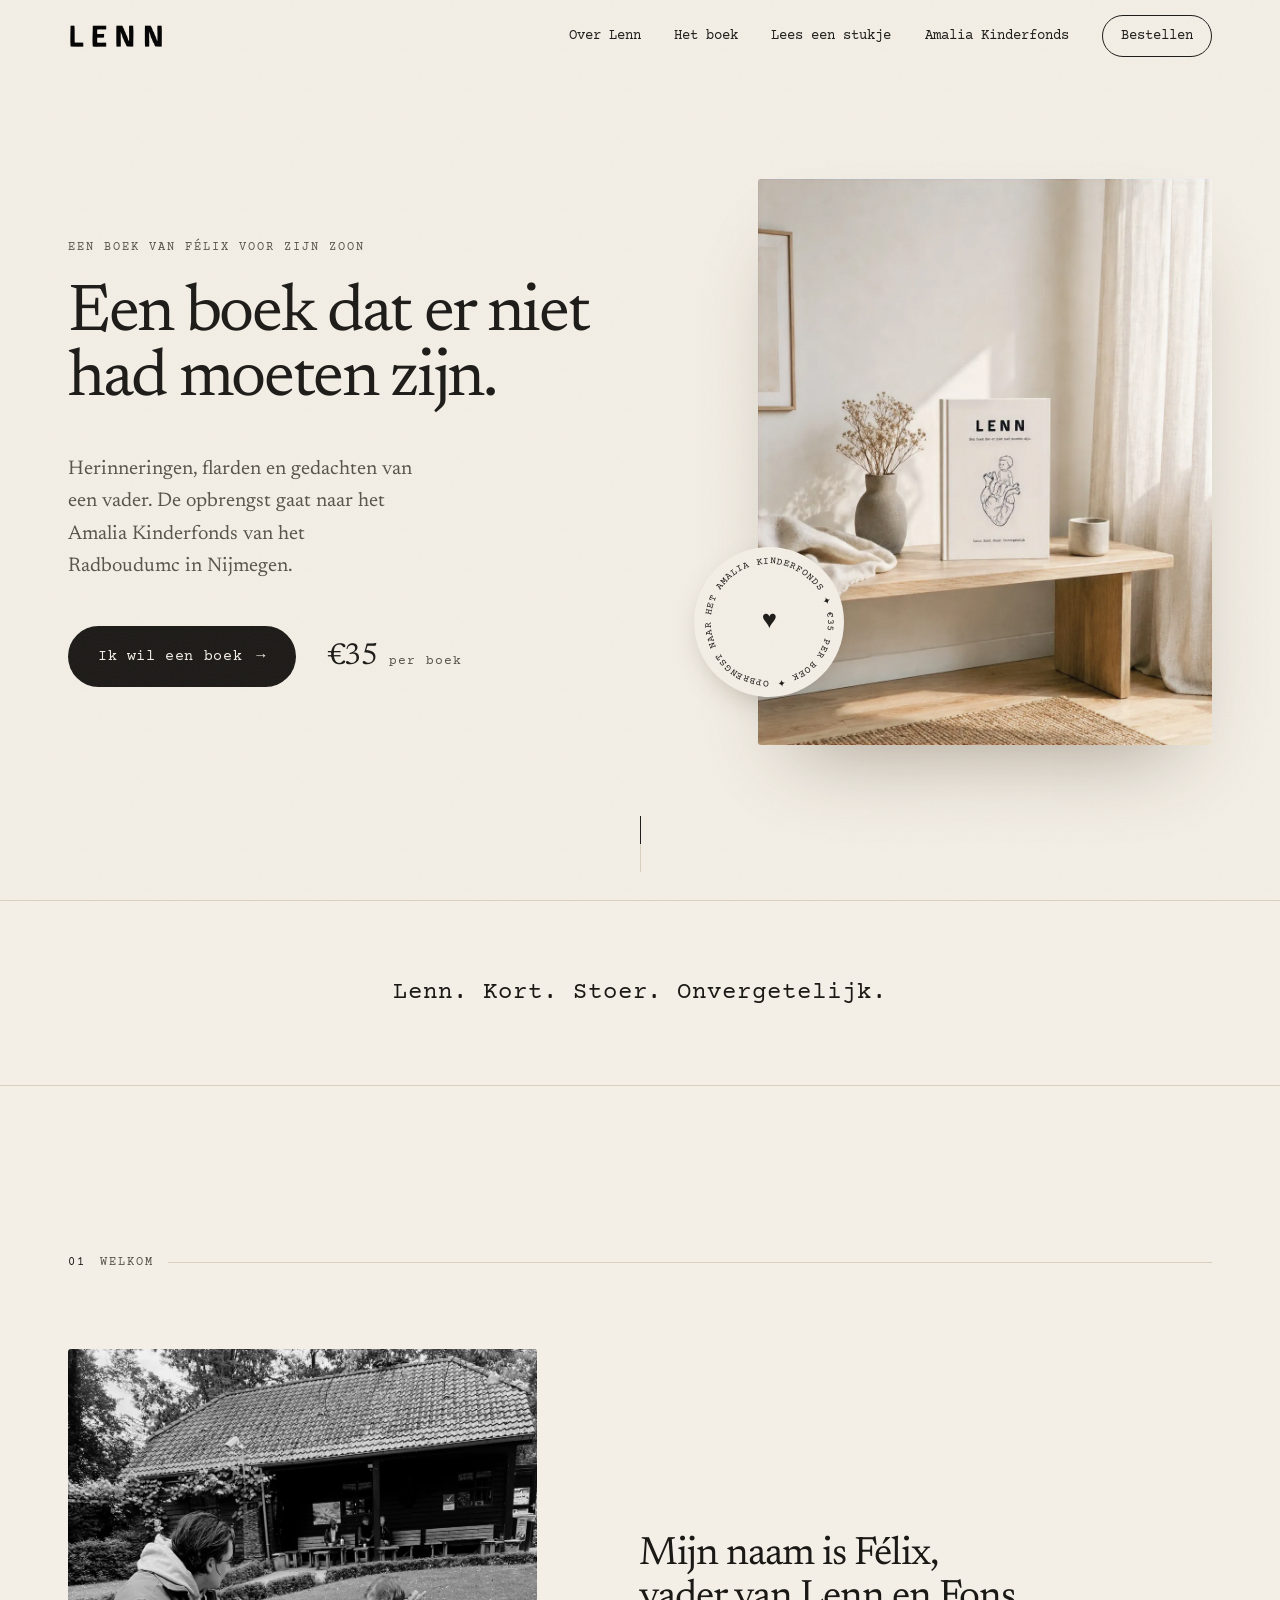
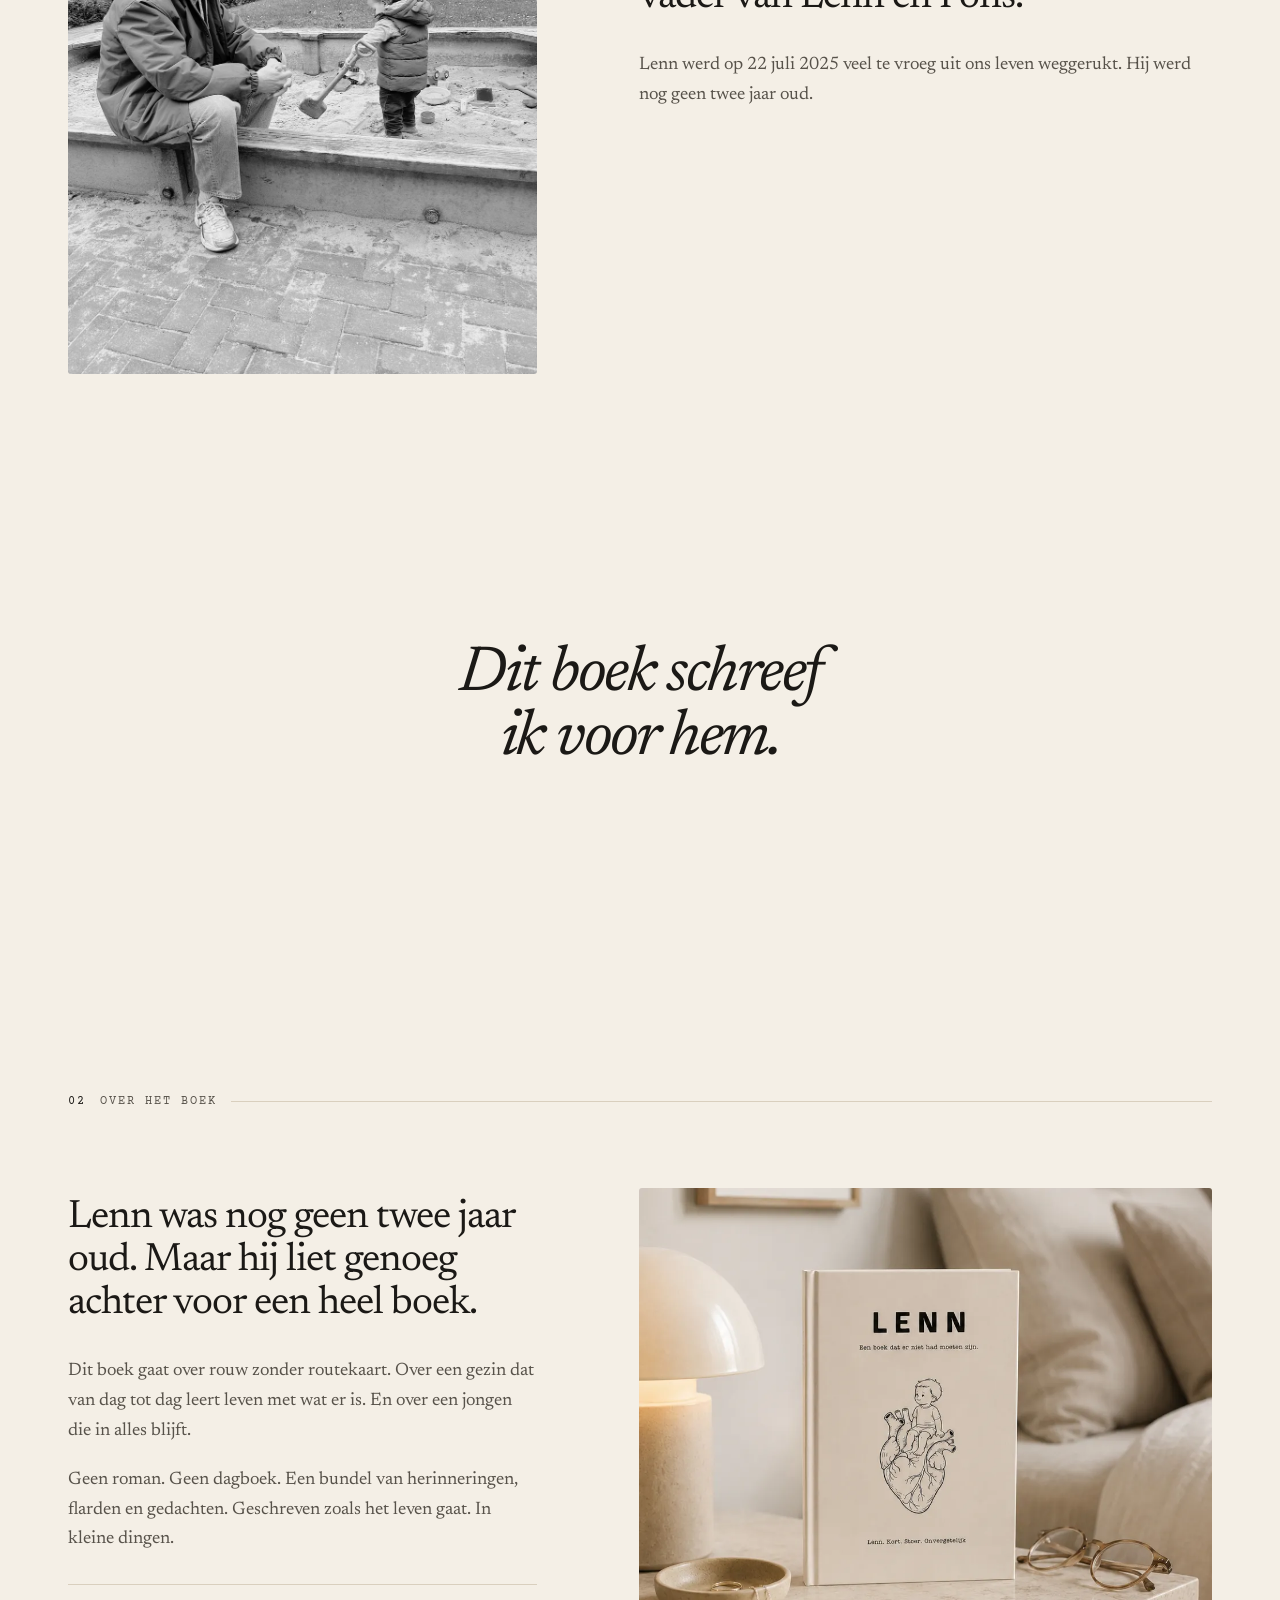
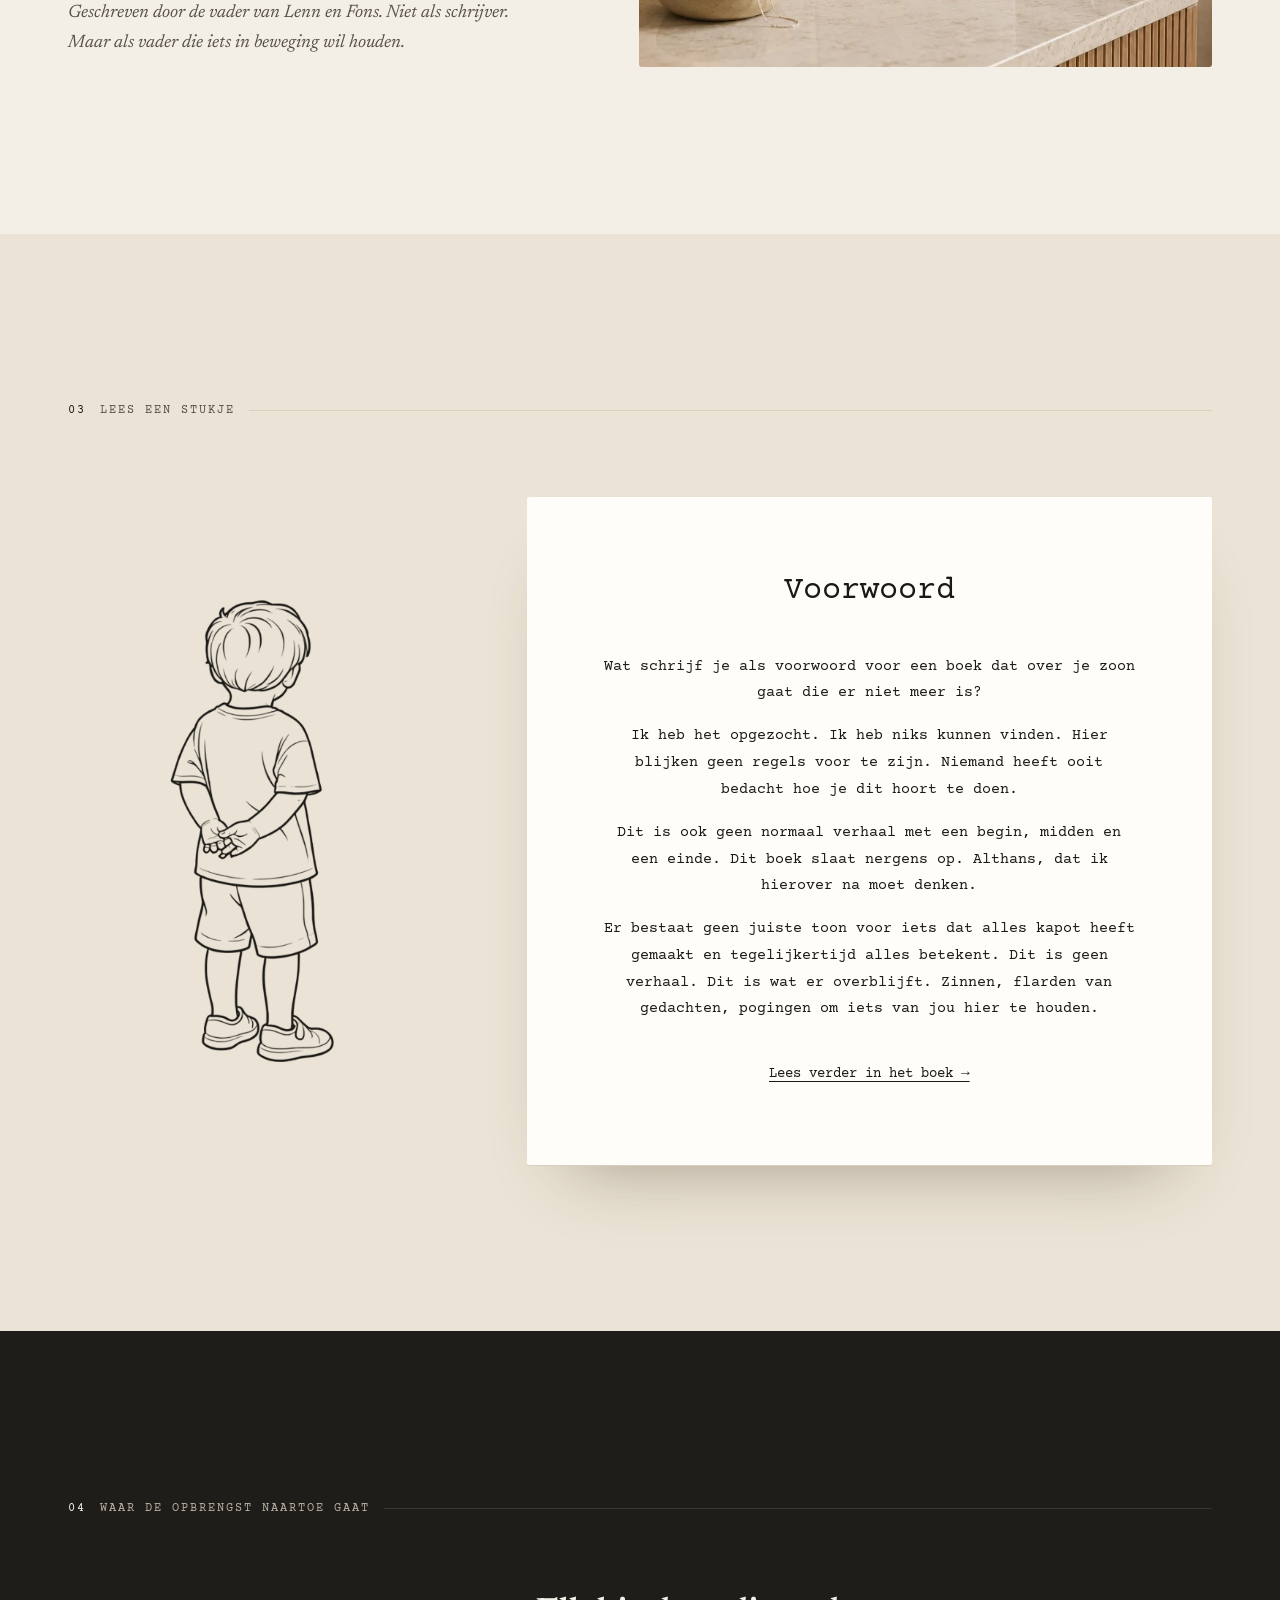
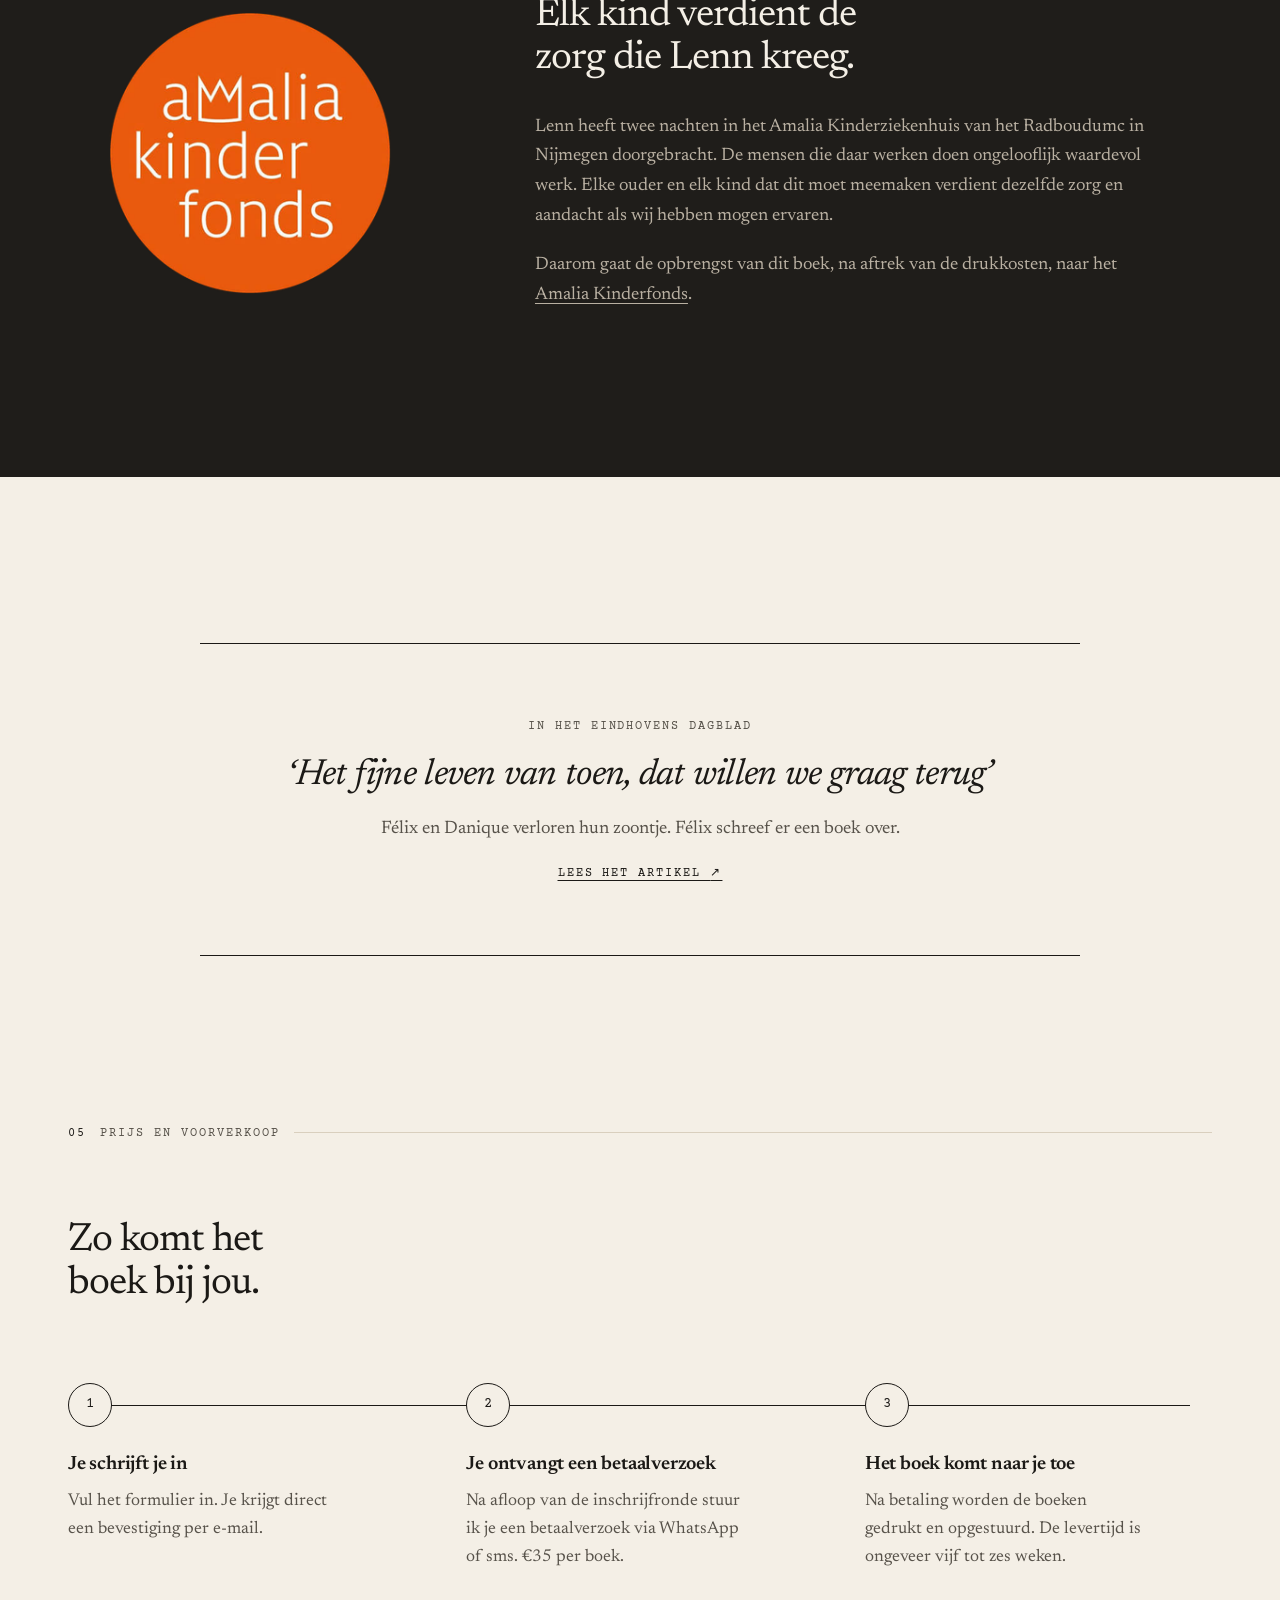
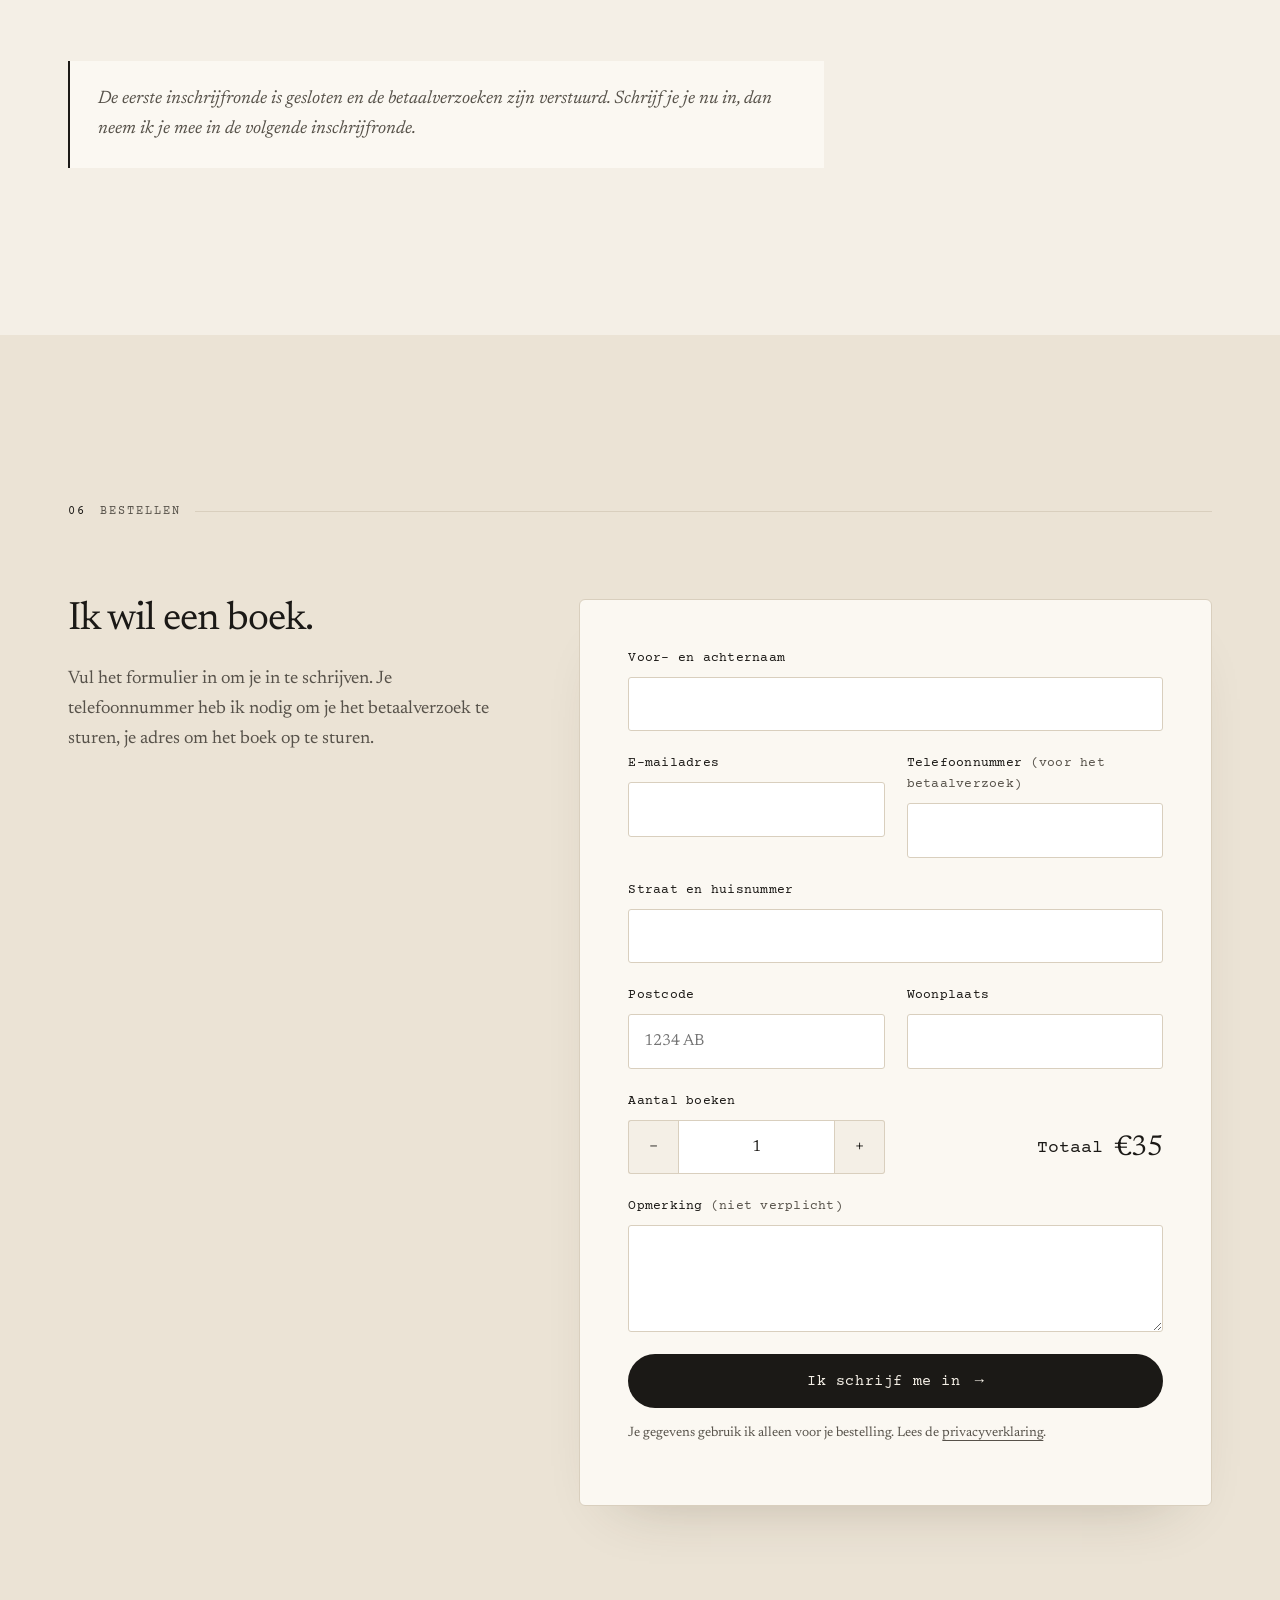
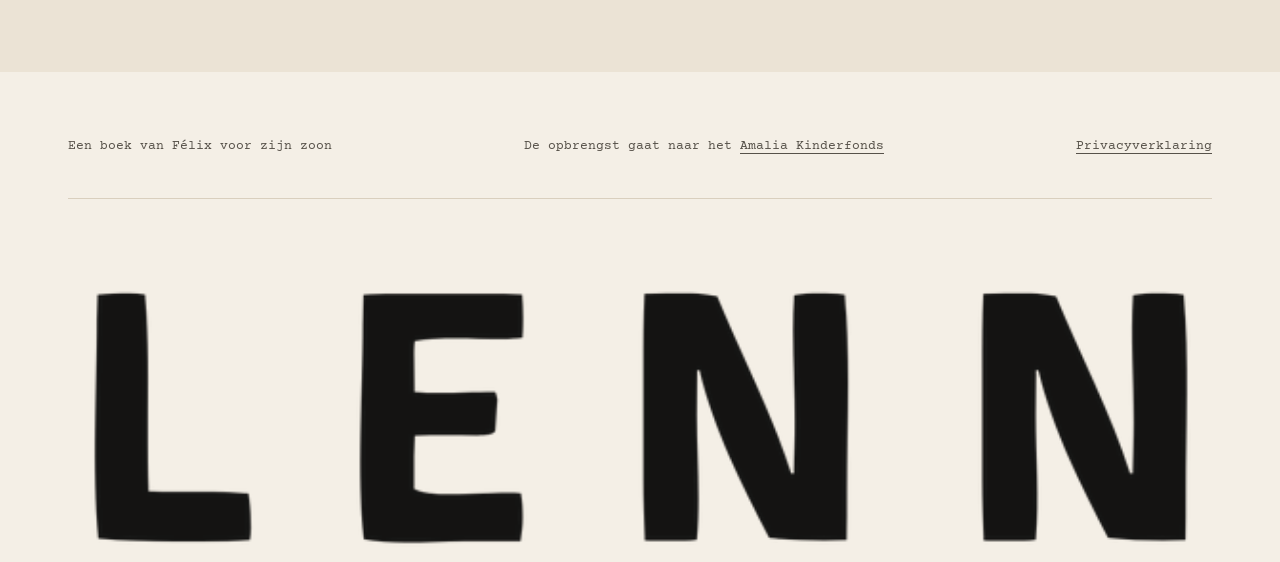
==== commit 87bf9144: "Krantenartikel Eindhovens Dagblad toegevoegd Co-Authored-By: Claude Opus 5.5 <noreply@anthropic.com>" ====
--- a/index.html
+++ b/index.html
@@ -157,6 +157,18 @@
             <p data-reveal>Daarom gaat de opbrengst van dit boek, na aftrek van de drukkosten, naar het <a href="https://amaliakinderfonds.nl/" target="_blank" rel="noopener">Amalia Kinderfonds</a>.</p>
           </div>
         </div>
+      </div>
+    </section>
+
+    <!-- In de krant -->
+    <section class="press" aria-label="In de krant">
+      <div class="wrap">
+        <a class="press-card" href="https://www.ed.nl/helmond/felix-35-en-danique-31-verloren-hun-zoontje-en-felix-schreef-er-een-boek-over-het-fijne-leven-van-toen-dat-willen-we-graag-terug~a1effe46/" target="_blank" rel="noopener" data-reveal>
+          <span class="press-source">In het Eindhovens Dagblad</span>
+          <span class="press-quote">‘Het fijne leven van toen, dat willen we graag terug’</span>
+          <span class="press-sub">Félix en Danique verloren hun zoontje. Félix schreef er een boek over.</span>
+          <span class="press-link">Lees het artikel <span aria-hidden="true">↗</span></span>
+        </a>
       </div>
     </section>
 
--- a/style.css
+++ b/style.css
@@ -185,6 +185,19 @@
 .amalia { display: grid; grid-template-columns: 0.7fr 1.3fr; gap: clamp(40px, 8vw, 128px); align-items: center; }
 .amalia-logo-wrap { display: grid; place-items: center; }
 .amalia-logo { width: clamp(160px, 22vw, 300px); }
+
+/* In de krant */
+.press { padding: var(--section) 0 0; }
+.press-card {
+  display: grid; gap: 18px; text-decoration: none; text-align: center;
+  max-width: 880px; margin: 0 auto; padding: clamp(36px, 6vw, 72px) clamp(20px, 5vw, 64px);
+  border-top: 1px solid var(--ink); border-bottom: 1px solid var(--ink);
+}
+.press-source, .press-link { font-family: var(--mono); font-size: 0.78rem; letter-spacing: 0.16em; text-transform: uppercase; color: var(--ink-soft); }
+.press-quote { font-size: clamp(1.7rem, 1.6vw + 1rem, 2.4rem); line-height: 1.15; letter-spacing: -0.02em; font-style: italic; text-wrap: balance; }
+.press-sub { color: var(--ink-soft); }
+.press-link { color: var(--ink); text-decoration: underline; text-underline-offset: 4px; }
+.press-card:hover .press-quote { color: var(--accent); }
 
 /* Stappen */
 .steps-title { max-width: 16ch; }
